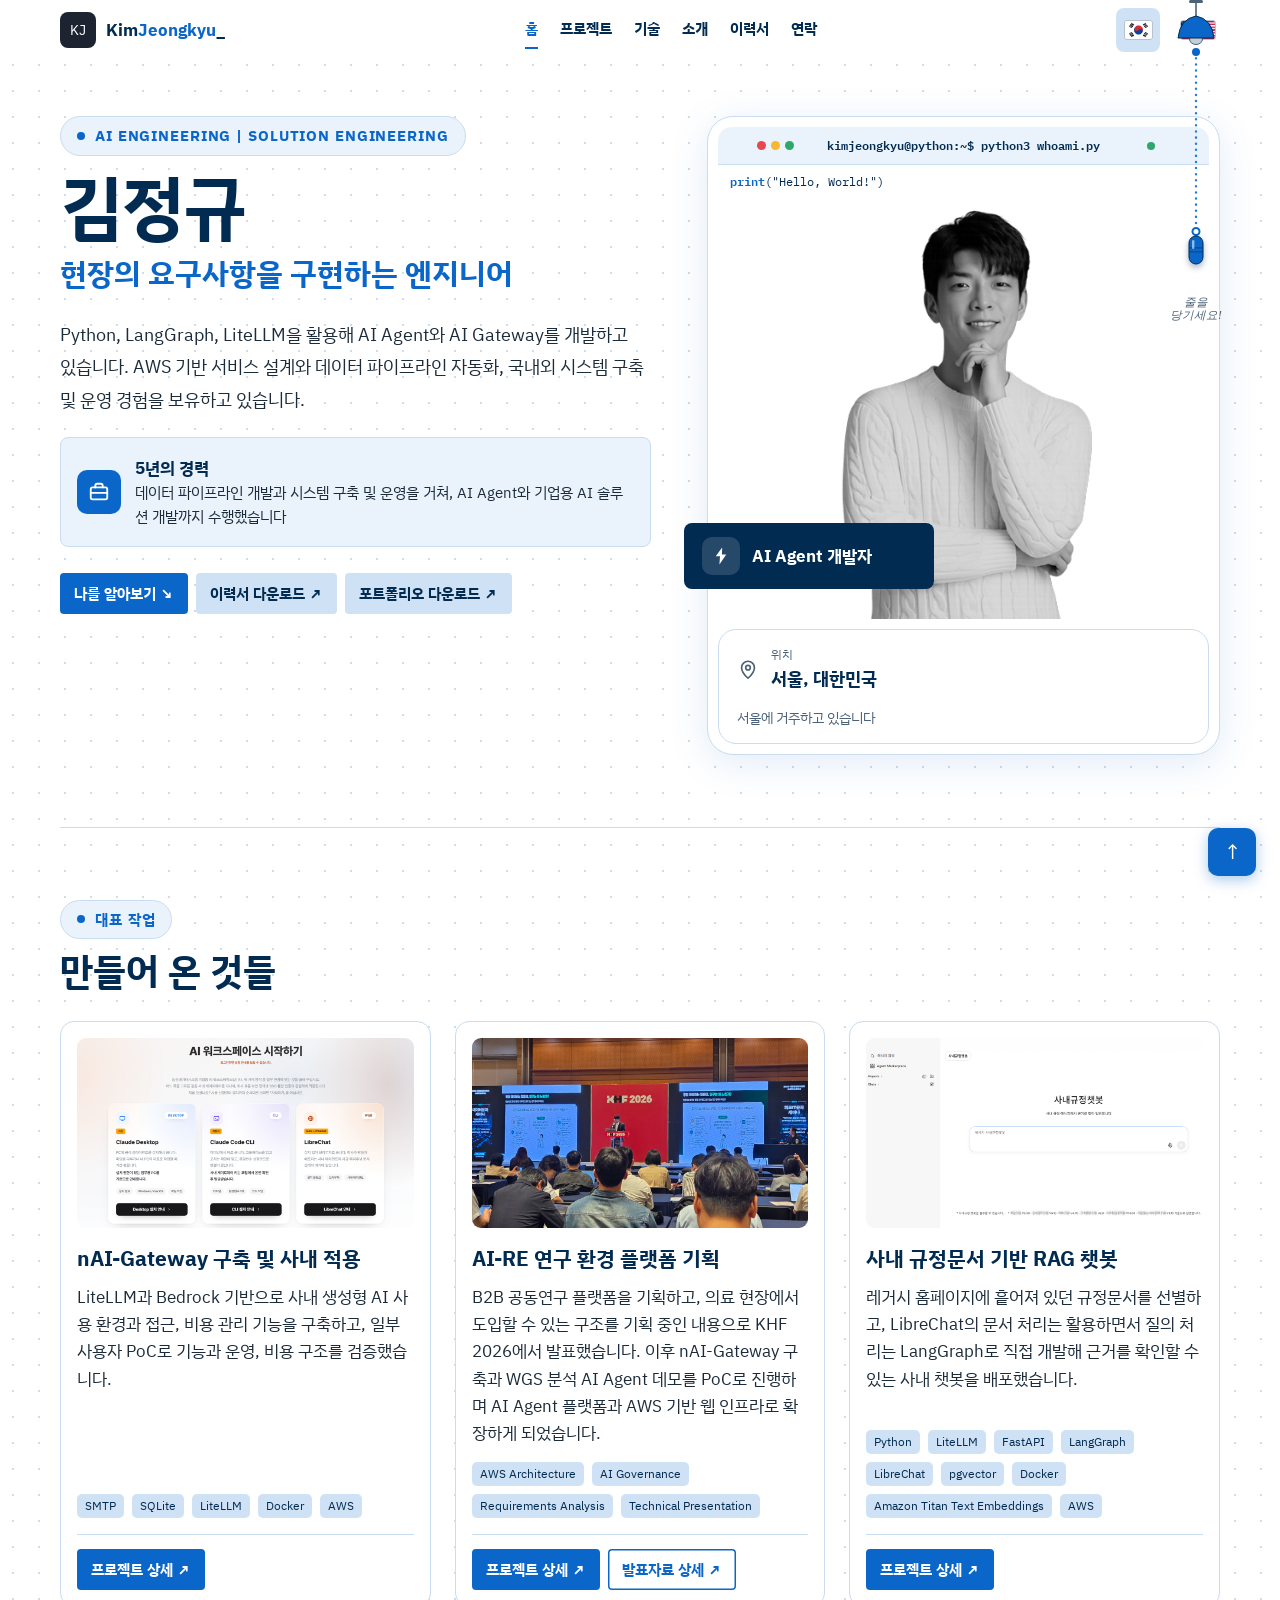
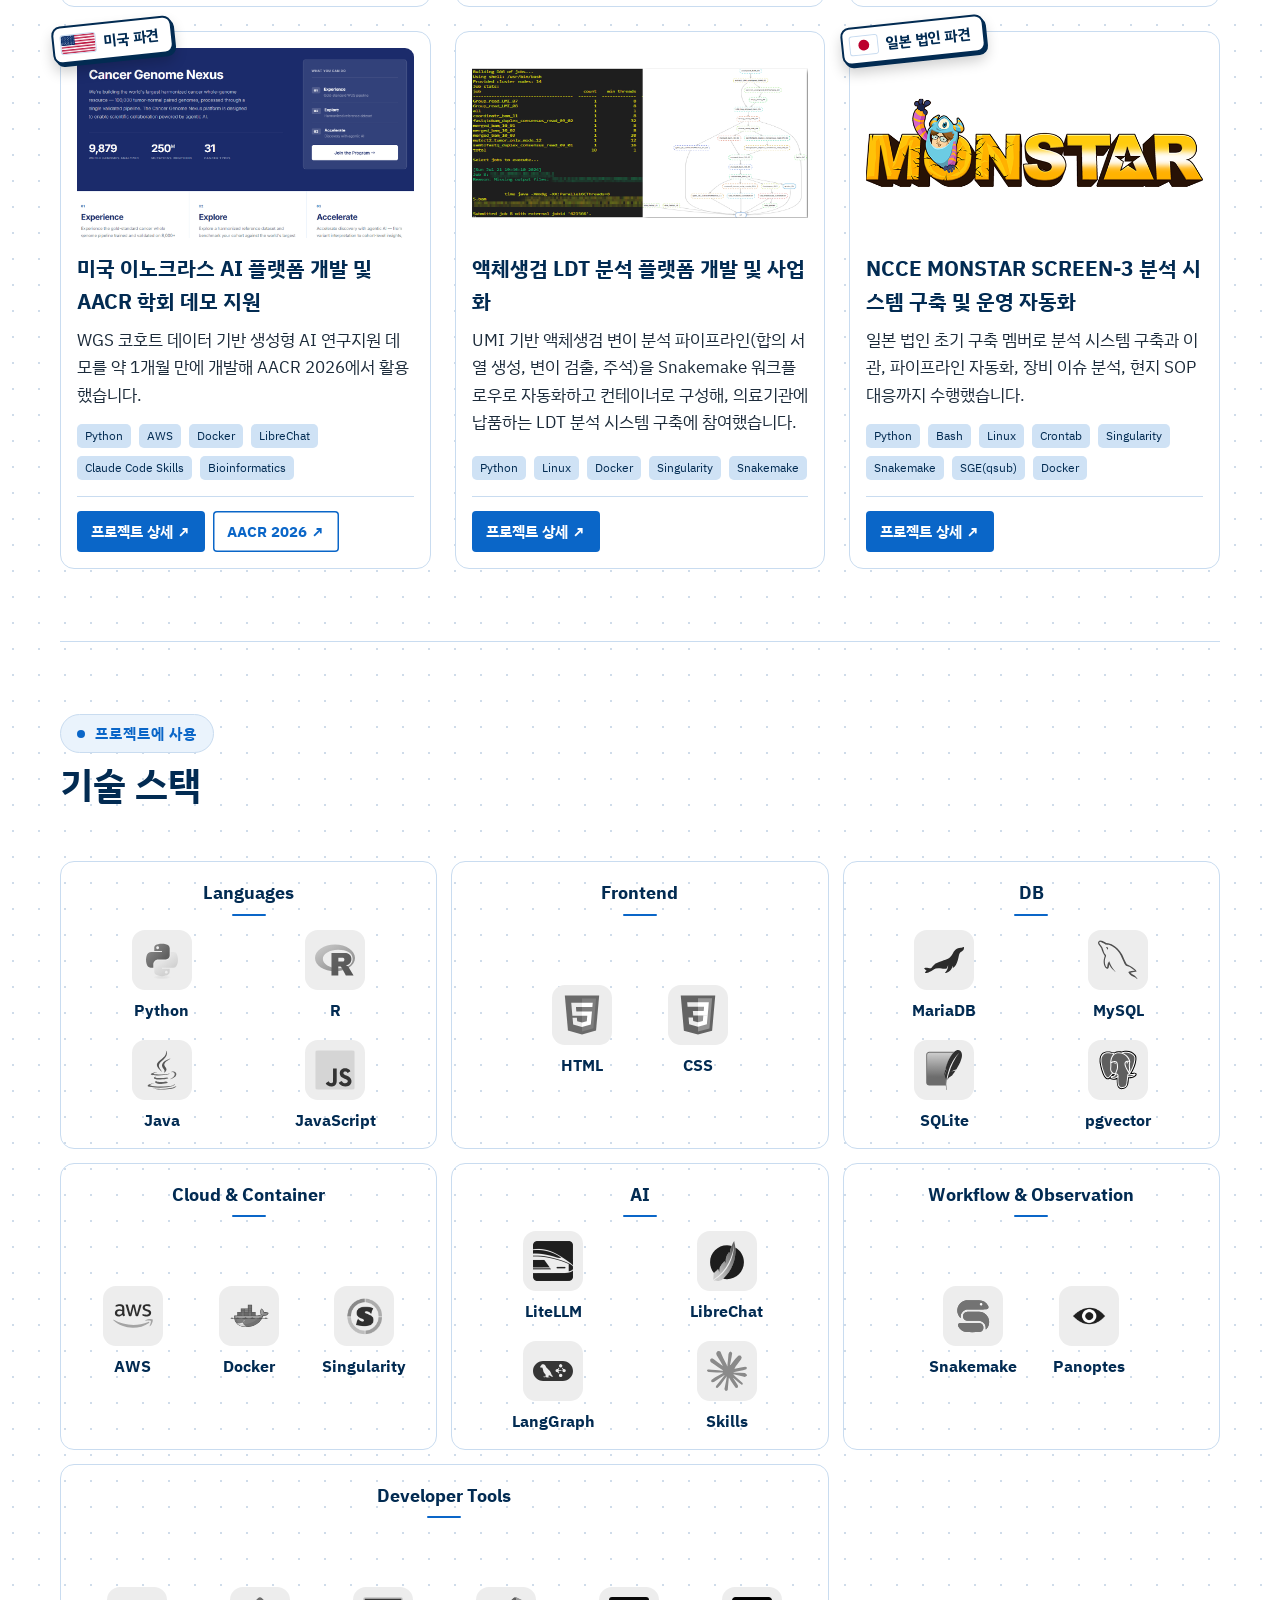
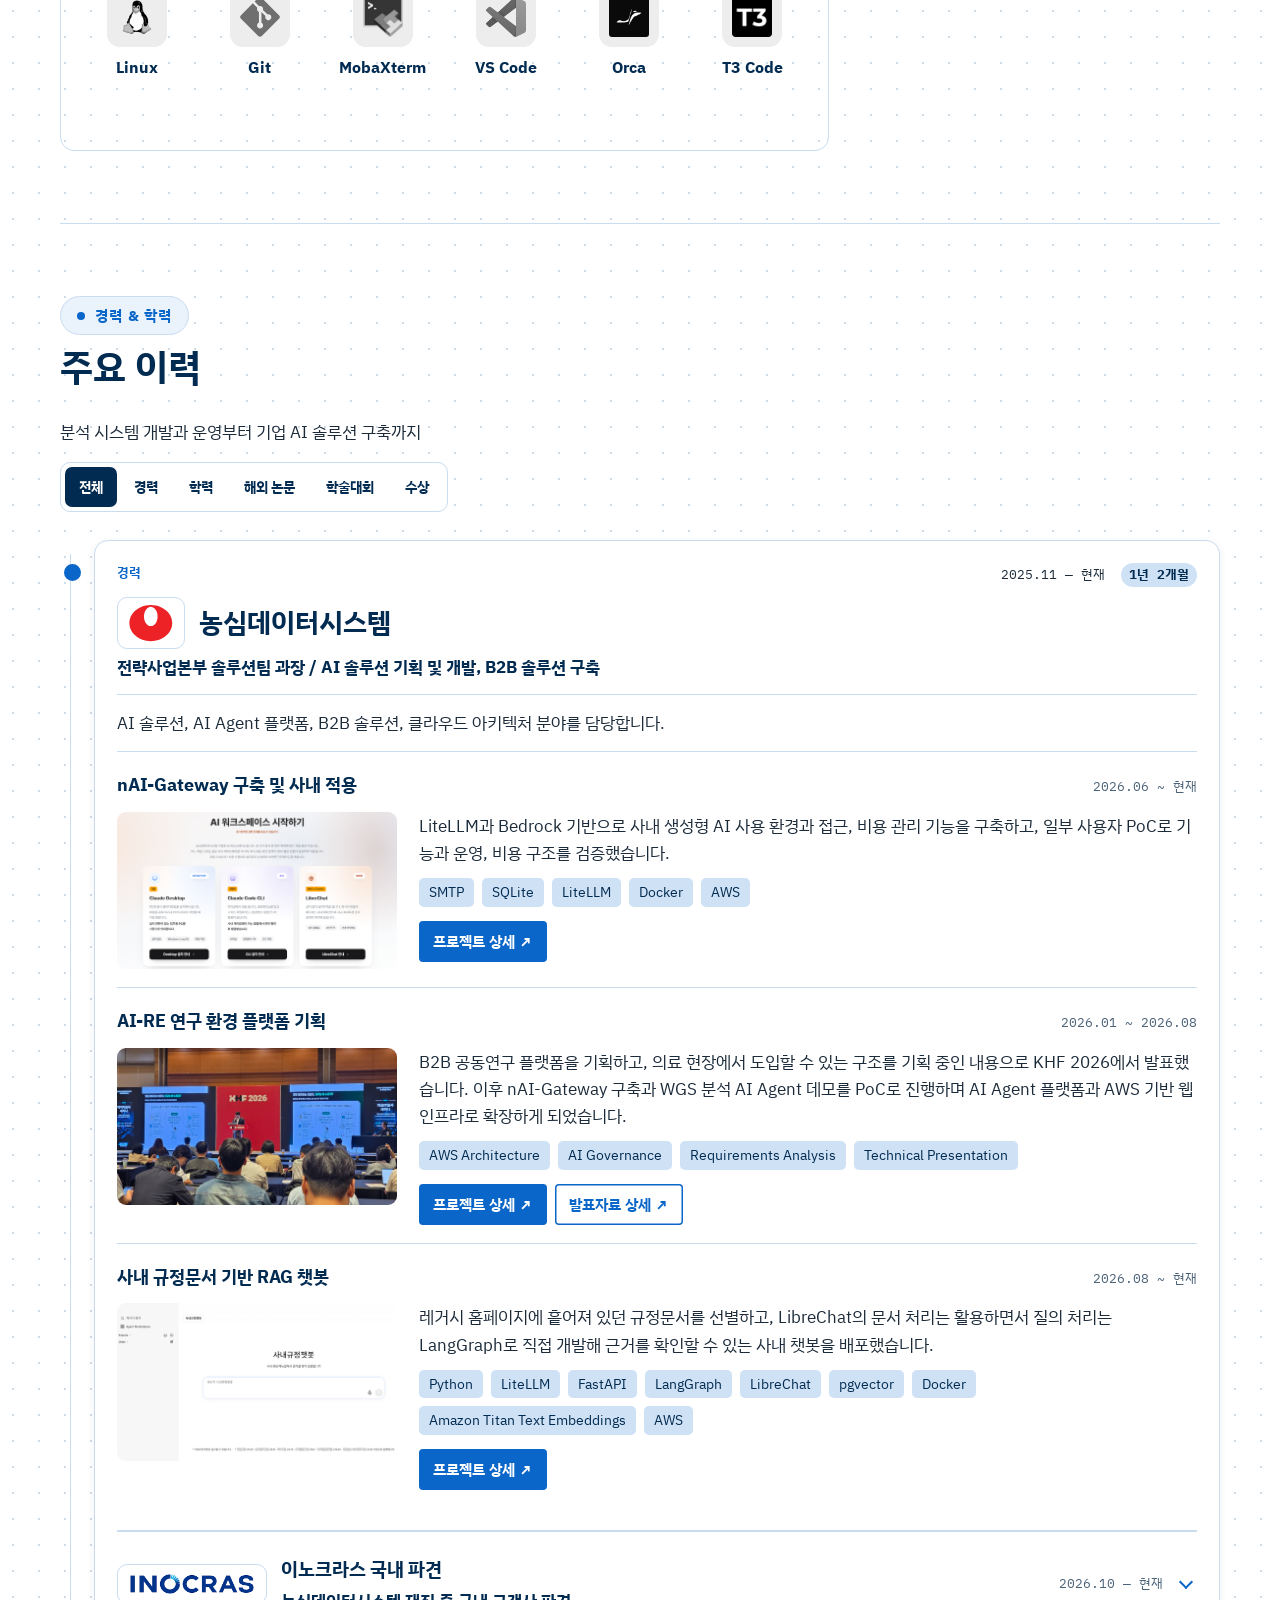
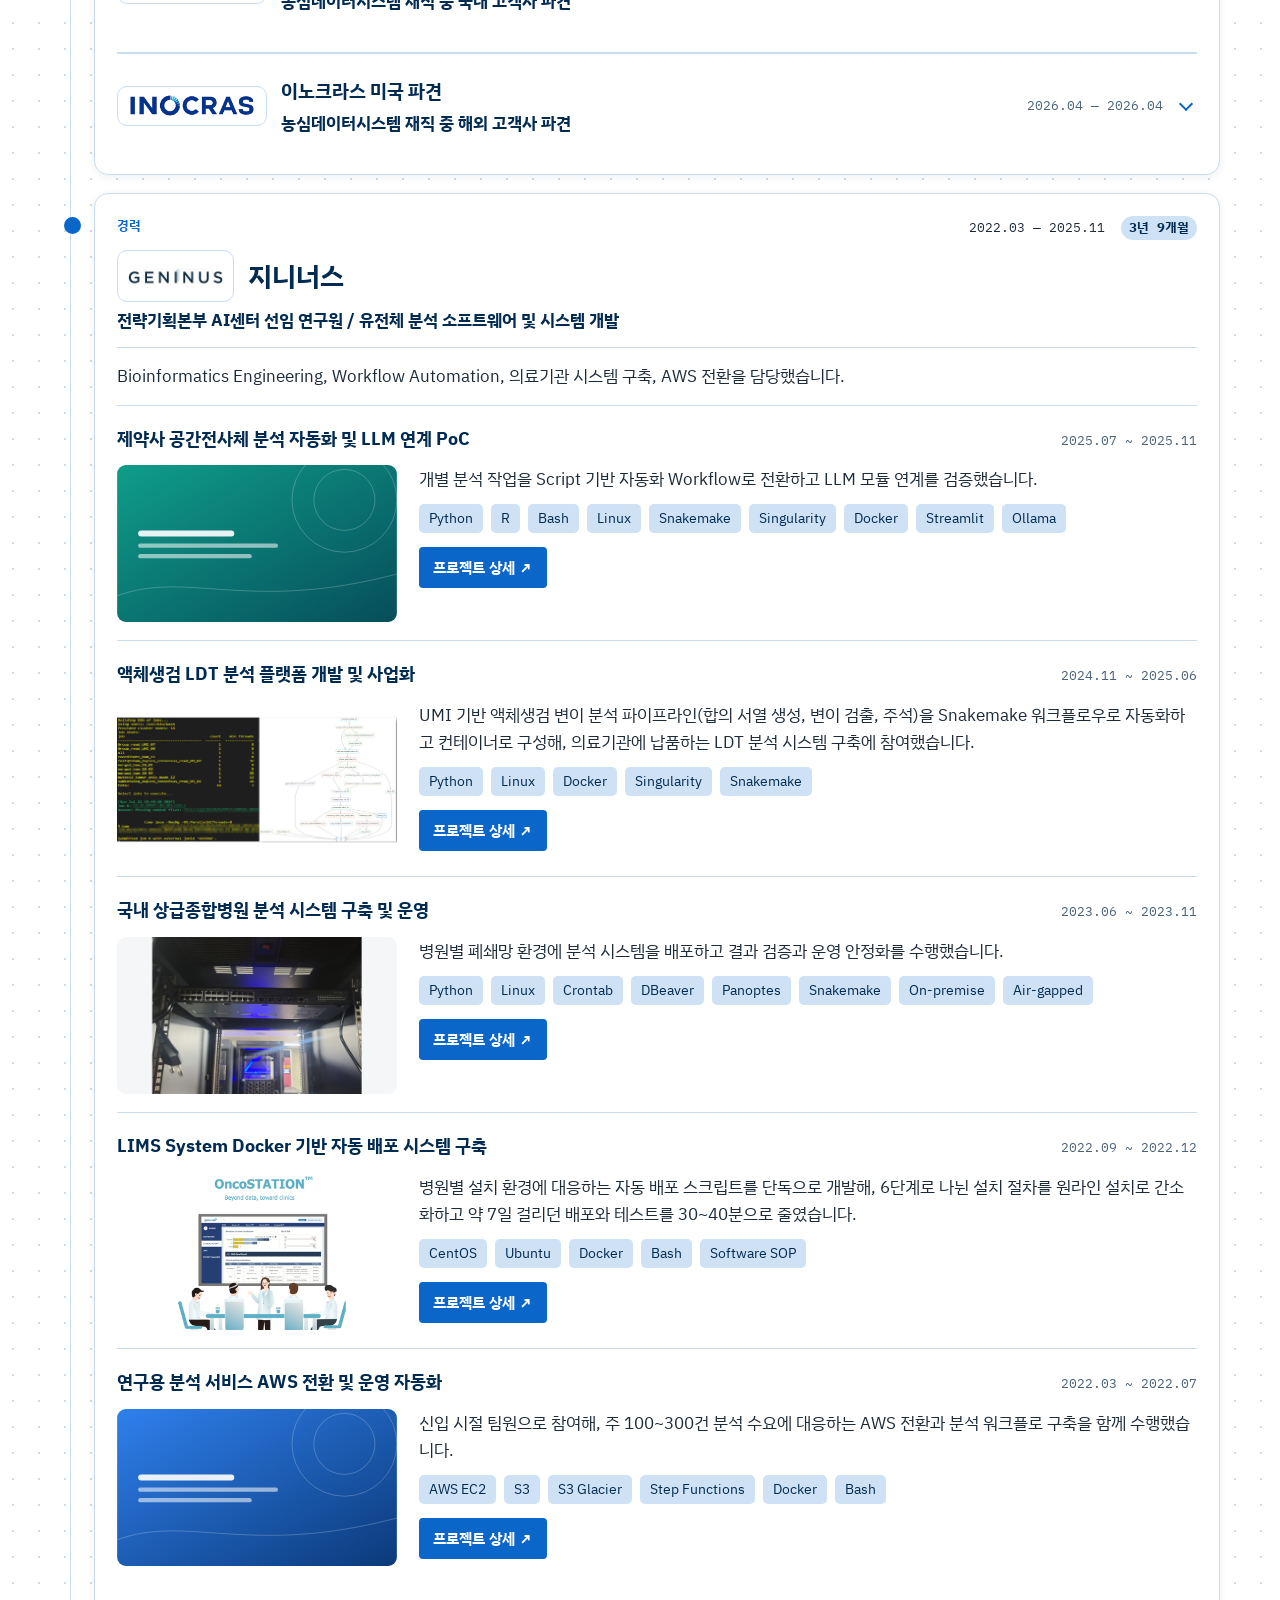
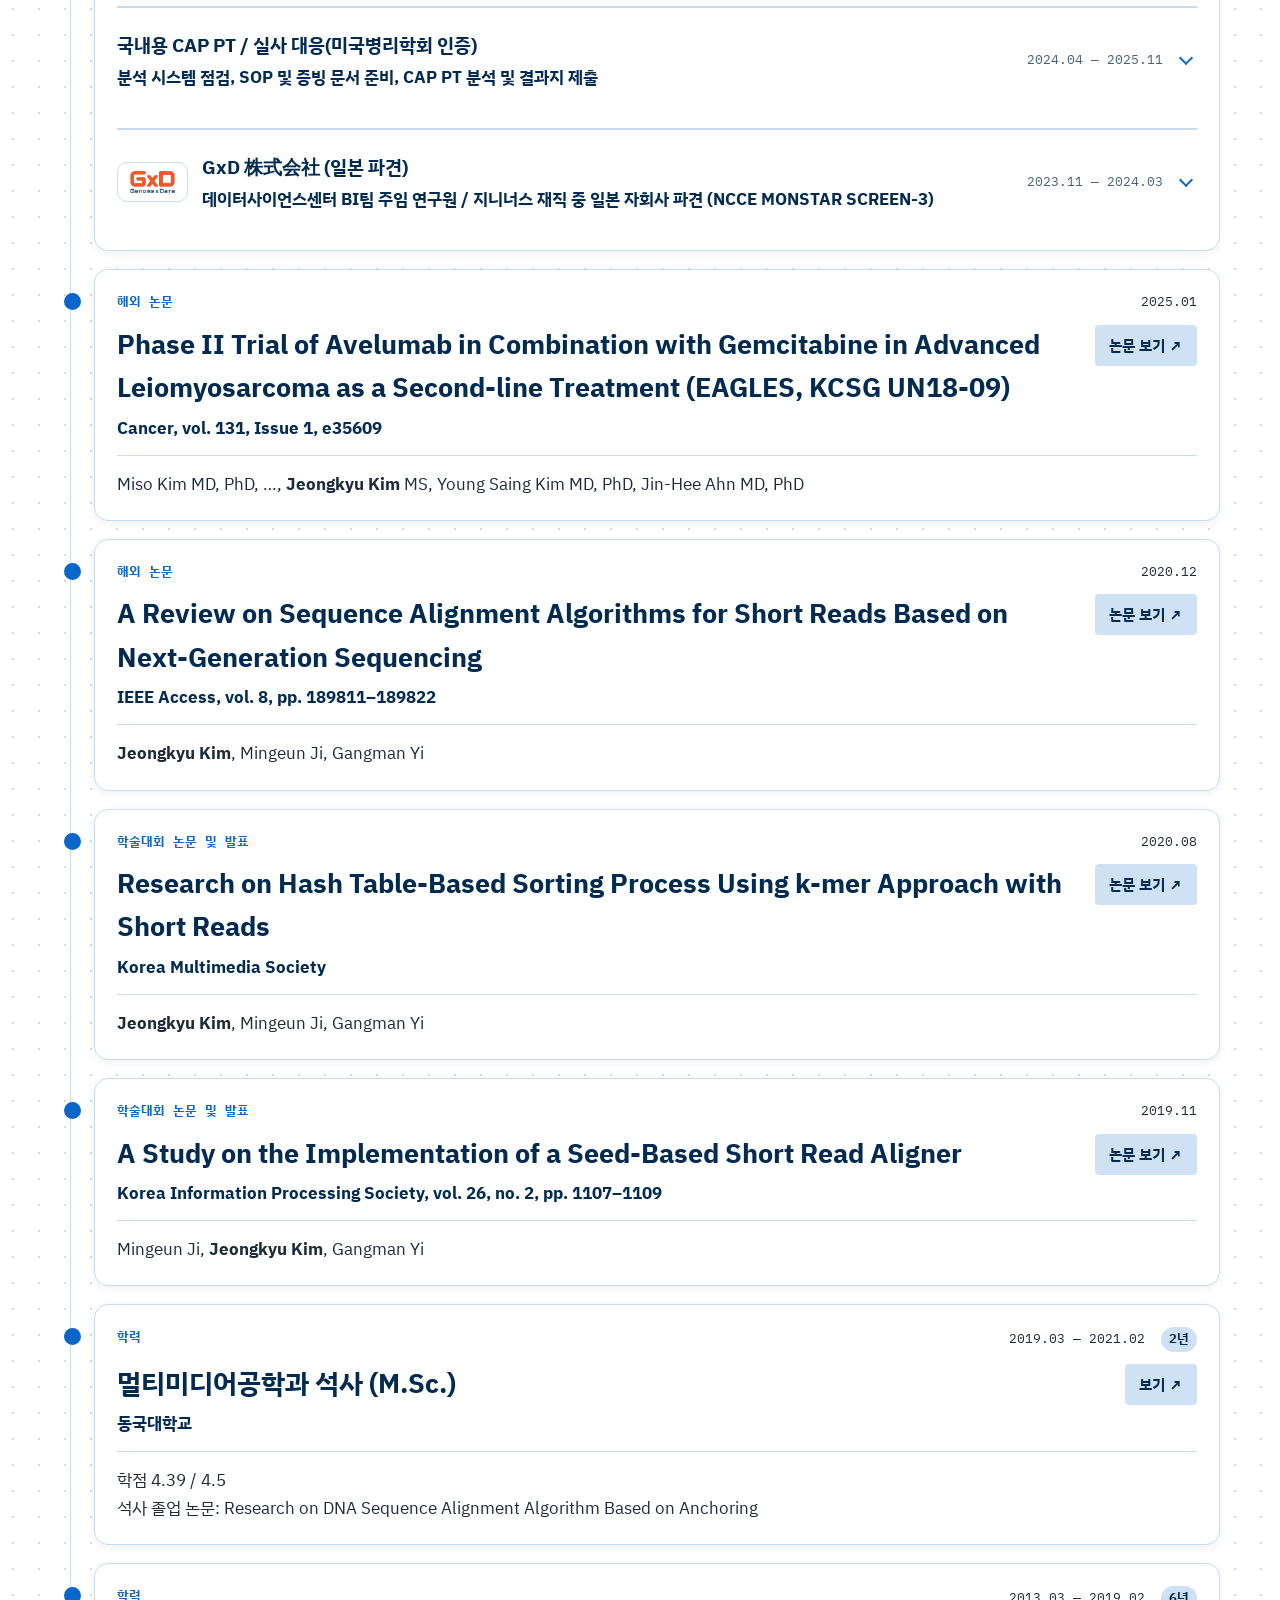
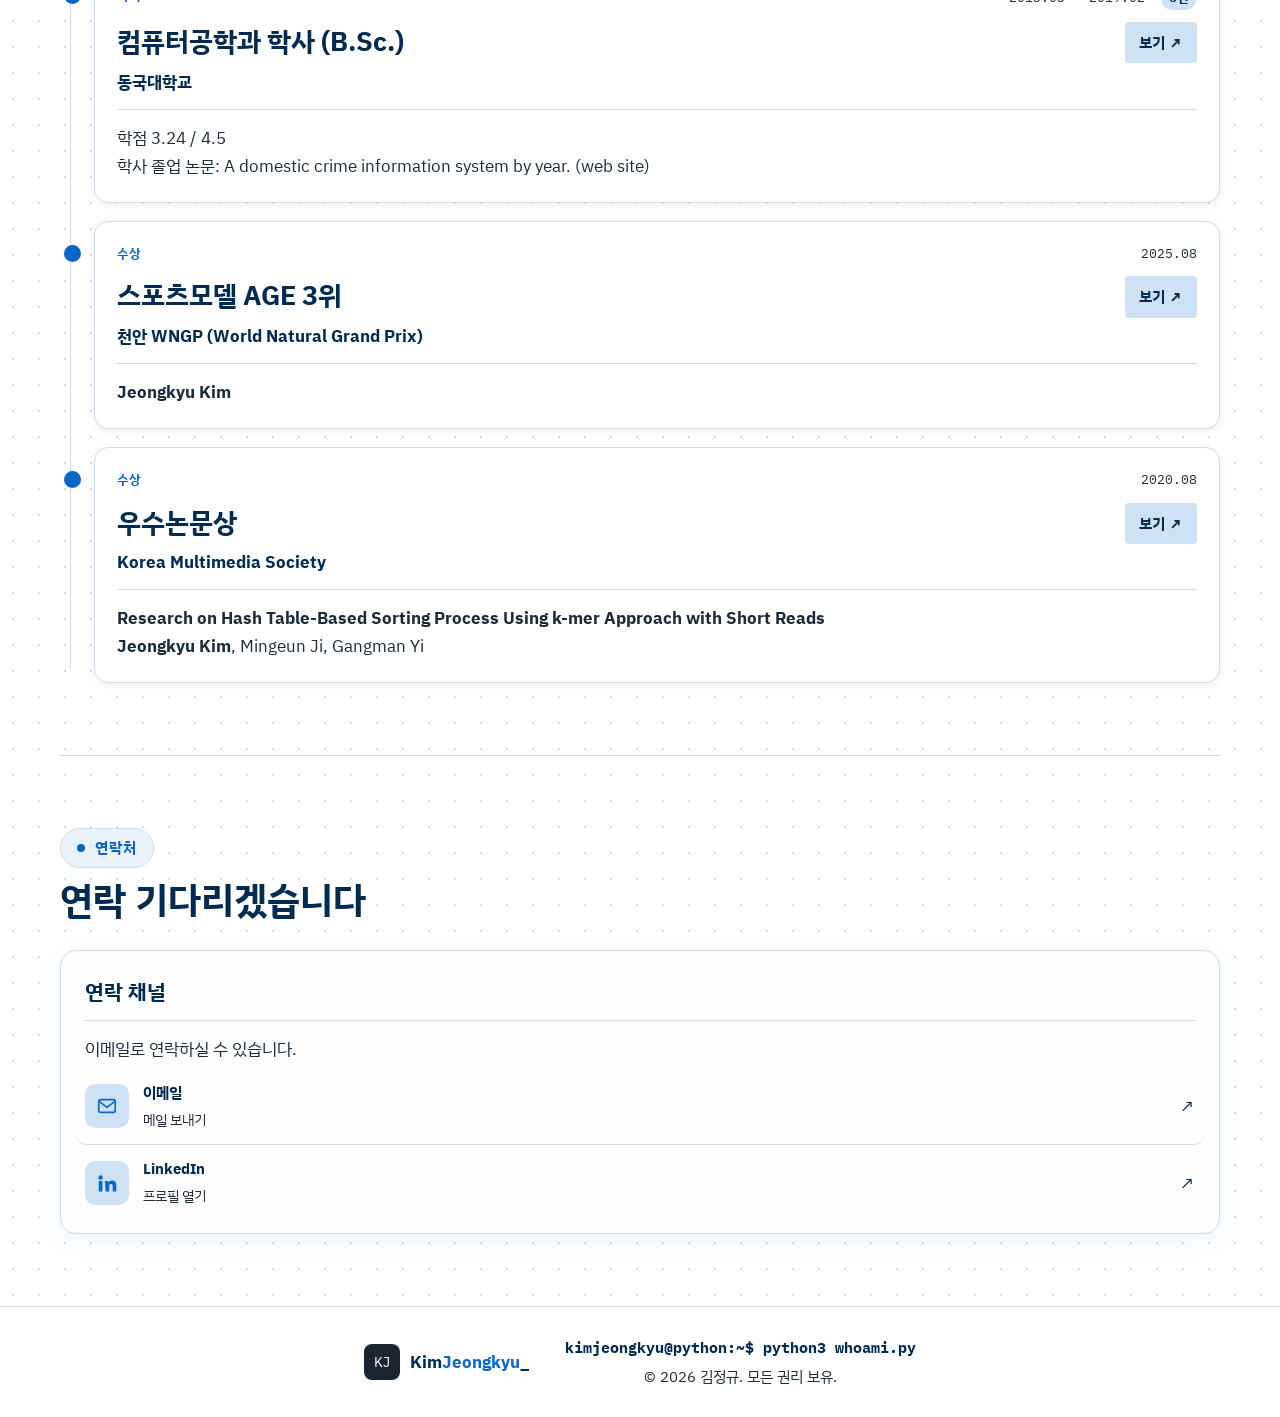
==== index.html @ 2d3c8700 "AACR story, RAG chatbot copy, hospital cover, WNGP award, timeline sort - AACR: project story (backg" ====
<!doctype html>
<html lang="ko">
<head>
  <meta charset="utf-8">
  <meta name="viewport" content="width=device-width, initial-scale=1">
  <title>김정규 | AI, AX 엔지니어링 포트폴리오</title>
  <meta name="description" content="바이오 데이터 파이프라인, 운영 검증, AWS 기반 AI Gateway 구축 경험을 담은 김정규의 포트폴리오입니다.">
  <link rel="preconnect" href="https://fonts.googleapis.com">
  <link rel="preconnect" href="https://fonts.gstatic.com" crossorigin>
  <link href="https://fonts.googleapis.com/css2?family=IBM+Plex+Mono:wght@400;500&family=IBM+Plex+Sans+KR:wght@400;500;600;700&display=swap" rel="stylesheet">
  <link rel="stylesheet" href="style.css?v=20261130n">
</head>
<body>
  <header class="nav">
    <div class="wrap nav-in">
      <a class="brand" href="#home"><span class="mark">KJ</span><b>Kim<em>Jeongkyu</em>_</b></a>
      <nav id="menu">
        <a href="#home" class="on" data-i18n="nav.home">Home</a>
        <a href="#projects" data-i18n="nav.projects">Projects</a>
        <a href="#skills" data-i18n="nav.skills">Skills</a>
        <a href="#about" data-i18n="nav.about">About Me</a>
        <a href="assets/resume.pdf" target="_blank" rel="noopener" data-i18n="nav.cv">Resume</a>
        <a href="#contact" data-i18n="nav.contact">Contact</a>
      </nav>
      <div class="nav-right">
        <button class="flag" id="lang-ko" data-lang="ko" aria-label="한국어" aria-pressed="true"><img src="assets/flags/kr.png?v=20261130n" alt="" height="20"></button>
        <button class="flag" id="lang-en" data-lang="en" aria-label="English" aria-pressed="false"><img src="assets/flags/us.png?v=20261130n" alt="" height="20"></button>
              <button class="burger" id="burger" aria-label="메뉴" aria-expanded="false" aria-controls="menu"><svg viewBox="0 0 24 24" width="22" height="22" aria-hidden="true" fill="none" stroke="currentColor" stroke-width="2" stroke-linecap="round"><path d="M4 7h16M4 12h16M4 17h16"/></svg></button>
      </div>
    </div>
  </header>

  <div class="cord-wrap">
    <svg class="lamp" id="lamp" viewBox="0 0 80 64" width="80" height="64" aria-hidden="true">
      <defs>
        <radialGradient id="lampGlow"><stop offset="0" stop-color="#ffd666" stop-opacity=".6"/><stop offset="1" stop-color="#ffd666" stop-opacity="0"/></radialGradient>
        <linearGradient id="lampCone" x1="0" y1="0" x2="0" y2="1"><stop offset="0" stop-color="#ffd666" stop-opacity=".30"/><stop offset="1" stop-color="#ffd666" stop-opacity="0"/></linearGradient>
      </defs>
      <path class="cone" d="M33 44 L-14 230 L94 230 L47 44 Z" fill="url(#lampCone)"/>
      <circle class="glow" cx="40" cy="42" r="38" fill="url(#lampGlow)"/>
      <rect x="33" y="0" width="14" height="3" rx="1.5" class="lamp-mount"/>
      <line x1="40" y1="3" x2="40" y2="17" class="lamp-wire"/>
      <ellipse class="bulb" cx="40" cy="39" rx="6.5" ry="5.5"/>
      <path class="shade" d="M22 38 Q24 19 40 16 Q56 19 58 38 Z"/>
    </svg>
    <svg class="cord" id="cord" viewBox="0 0 80 300" role="button" tabindex="0" aria-label="Pull the cord">
      <path id="rope" d="M40 0 L40 176"/>
      <circle class="anchor" cx="40" cy="0" r="4"/>
      <g class="knob" id="knob" transform="translate(40 176)">
        <rect class="hit" x="-16" y="-6" width="32" height="50"/>
        <circle class="ring" cx="0" cy="3.5" r="3.5"/>
        <rect class="grip" x="-7" y="8" width="14" height="28" rx="7"/>
        <rect class="band" x="-7" y="19" width="14" height="1.6"/>
        <rect class="band" x="-7" y="23" width="14" height="1.6"/>
        <rect class="shine" x="-4" y="12" width="2.4" height="9" rx="1.2"/>
      </g>
    </svg>
    <span data-i18n="cord">Pull the<br>cord!</span>
  </div>

  <main class="wrap">
    <section id="home" class="hero">
      <div class="hero-text">
        <span class="chip"><i></i><span data-i18n="hero.chip">AI ENGINEERING | SOLUTION ENGINEERING</span></span>
        <h1 data-i18n="hero.name">김정규</h1>
        <h2 class="sub" data-i18n="hero.title">현장의 요구사항을 구현하는 엔지니어</h2>
        <p class="lead" data-i18n="hero.lead">Python, LangGraph, LiteLLM을 활용해 AI Agent와 AI Gateway를 개발하고 있습니다. AWS 기반 서비스 설계와 데이터 파이프라인 자동화, 국내외 시스템 구축 및 운영 경험을 보유하고 있습니다.</p>
        <aside class="highlight" aria-labelledby="exp-title">
          <span class="hl-icon" aria-hidden="true"><svg viewBox="0 0 24 24" width="22" height="22" fill="none" stroke="currentColor" stroke-width="2" stroke-linecap="round" stroke-linejoin="round" focusable="false"><rect x="3" y="7" width="18" height="13" rx="2"/><path d="M8 7V5a2 2 0 0 1 2-2h4a2 2 0 0 1 2 2v2"/><path d="M3 13h18"/></svg></span>
          <div><b id="exp-title" data-i18n="hero.hlTitle">5년의 경력</b><p data-i18n="hero.hlText">데이터 파이프라인 개발과 시스템 구축 및 운영을 거쳐, AI Agent와 기업용 AI 솔루션 개발까지 수행했습니다</p></div>
        </aside>
        <div class="cta">
          <a class="btn primary" href="#about" data-i18n="hero.know">About me</a>
          <a class="btn soft" href="assets/resume.pdf" target="_blank" rel="noopener" data-i18n="hero.cv">Download CV ↗</a>
          <a class="btn soft" href="assets/portfolio.pdf" target="_blank" rel="noopener" download="김정규_포트폴리오.pdf" data-i18n="hero.pf">Download Portfolio ↗</a>
        </div>
      </div>
      <div class="hero-card">
        <div class="term">
          <div class="term-bar"><span class="term-lights" aria-hidden="true"><i class="r"></i><i class="y"></i><i class="g"></i></span><span class="term-user">kimjeongkyu@python:~$ python3 whoami.py</span><span class="term-status" aria-hidden="true"></span></div>
          <div class="py-greeting"><code><span class="py-fn">print</span>(<wbr><span class="py-str">"Hello, World!"</span>)</code></div>
        </div>
        <div class="photo"><img src="assets/profile.png" alt="김정규 프로필 사진" width="315" height="492"></div>
        <aside class="float-card"><span class="fc-icon" aria-hidden="true"><svg viewBox="0 0 24 24" width="20" height="20"><path fill="currentColor" d="M13.4 1.8 5.7 12.4h5.1l-.7 9.8 8.2-12h-5.2l.3-8.4Z"/></svg></span><div><b data-i18n="hero.focus">AI Agent Developer</b></div></aside>
        <aside class="loc-card">
          <div class="loc-top">
            <svg class="loc-pin" viewBox="0 0 24 24" width="22" height="22" fill="none" stroke="currentColor" stroke-width="1.8" stroke-linecap="round" stroke-linejoin="round" aria-hidden="true" focusable="false"><path d="M12 21s-7-6.2-7-11.5A7 7 0 0 1 19 9.5C19 14.8 12 21 12 21Z"/><circle cx="12" cy="9.5" r="2.5"/></svg>
            <div><small data-i18n="loc.label">LOCATION</small><b data-i18n="loc.city">Seoul, South Korea</b></div>
          </div>
          <p data-i18n="loc.based">Based in Seoul, South Korea</p>
        </aside>
      </div>
    </section>

    <section id="projects">
      <span class="chip"><i></i><span data-i18n="proj.chip">SELECTED WORK</span></span>
      <h2 class="title" data-i18n="proj.title">만들어 온 것들</h2>
      <div class="grid" id="projectGrid">
        <article class="card"><h3>AWS 기반 AI Gateway 및 거버넌스</h3><p>기업 내 LLM과 AI 개발 도구의 사용 환경을 AWS에서 구축했습니다.</p>
      <div class="card-foot"><details><summary>프로젝트 상세</summary><dl class="definitions"><div><dt>문제</dt><dd>사내 AI 도구를 도입하면서 사용 환경과 비용을 함께 관리해야 했습니다.</dd></div><div><dt>담당 범위</dt><dd>AI Gateway 구축, 사용 환경 통합 관리, 비용 통제 및 Claude Code 도입을 담당했습니다.</dd></div><div><dt>구현 및 해결</dt><dd>AWS 기반 게이트웨이를 구성하고 챗봇과 협업형 AI의 사내 활용을 검토했습니다.</dd></div><div><dt>결과</dt><dd>사내 AI 도구의 사용과 비용을 관리할 수 있는 환경을 마련했습니다.</dd></div><div><dt>SK AX 직무 연결</dt><dd>기업용 Agent 도입에 필요한 LLM 접근 환경과 비용 관리의 기반입니다.</dd></div></dl></details></div></article><article class="card"><h3>액체생검 및 조직생검 분석 파이프라인</h3><p>유전체 데이터를 처리하고 분석 결과를 생성하는 실무 파이프라인을 개발했습니다.</p>
      <div class="card-foot"><details><summary>프로젝트 상세</summary><dl class="definitions"><div><dt>문제</dt><dd>여러 분석 단계를 운영하면서 결과의 정합성과 시스템 안정성을 유지해야 했습니다.</dd></div><div><dt>담당 범위</dt><dd>분석 모듈 개발 및 유지보수, 결과 데이터 구조 설계, 운영 오류 분석을 담당했습니다.</dd></div><div><dt>구현 및 해결</dt><dd>액체생검과 조직생검 데이터를 처리하는 분석 흐름을 개발하고 운영 중 발생하는 오류에 대응했습니다.</dd></div><div><dt>검증</dt><dd>분석 결과 데이터의 정합성과 품질을 확인했습니다.</dd></div><div><dt>SK AX 직무 연결</dt><dd>복잡한 업무를 단계별로 구조화한 경험은 Agent 워크플로와 도구 설계에 적용할 수 있습니다.</dd></div></dl></details></div></article><article class="card"><h3>이노크라스 B2B WGS 파이프라인 검증</h3><p>소속 회사의 B2B 프로젝트로 이노크라스에 파견되어 WGS 파이프라인을 개발하고 검증했습니다.</p>
      <div class="card-foot"><details><summary>프로젝트 상세</summary><dl class="definitions"><div><dt>문제</dt><dd>서로 다른 분석 모듈과 시스템의 결과가 어느 지점에서 달라지는지 확인해야 했습니다.</dd></div><div><dt>담당 범위</dt><dd>WGS 분석 파이프라인의 개발과 개선, 협력사 시스템과의 결과 비교를 담당했습니다.</dd></div><div><dt>구현 및 해결</dt><dd>TCGA 데이터를 활용하고 기존 분석 모듈과 파이프라인의 문제점을 검토했습니다.</dd></div><div><dt>검증</dt><dd>Broad Institute 관련 분석 결과와 모듈, 이노크라스 측 시스템의 출력을 교차 비교했습니다.</dd></div><div><dt>결과</dt><dd>모듈 간 결과 차이와 파이프라인의 개선 지점을 파악했습니다.</dd></div><div><dt>SK AX 직무 연결</dt><dd>서로 다른 도구의 결과를 비교한 경험은 Agent 도구 연동과 출력 검증에 이어집니다.</dd></div></dl></details></div></article><article class="card"><h3>일본 병원 파견 및 현장 운영</h3><p>2023~2024년경 일본 현지 병원과 협업하며 분석 시스템 운영을 지원했습니다.</p>
      <div class="card-foot"><details><summary>프로젝트 상세</summary><dl class="definitions"><div><dt>문제</dt><dd>실제 고객 환경에서 발생하는 문제를 분석하고 현장 요구사항에 대응해야 했습니다.</dd></div><div><dt>담당 범위</dt><dd>운영 지원, 시스템 테스트와 검증, 현장 문제 대응에 참여했습니다.</dd></div><div><dt>검증</dt><dd>실제 운영 환경에서 시스템 동작을 반복적으로 점검했습니다.</dd></div><div><dt>SK AX 직무 연결</dt><dd>고객 환경에서 얻은 운영 경험을 기업용 AI 도입 후 장애 대응과 안정화에 적용할 수 있습니다.</dd></div></dl></details></div></article><article class="card"><h3>CAP PT 관련 파이프라인 및 환경 검증</h3><p>CAP PT 관련 검증 과정에서 분석 파이프라인과 데이터, 서버 환경을 점검했습니다.</p>
      <div class="card-foot"><details><summary>프로젝트 상세</summary><dl class="definitions"><div><dt>문제</dt><dd>분석 결과를 검토하려면 입력 데이터와 운영 환경, 처리 과정도 함께 확인해야 했습니다.</dd></div><div><dt>담당 범위</dt><dd>분석 파이프라인 개발, 데이터 정보와 LOD 분석 결과, 서버 환경 검증을 담당했습니다.</dd></div><div><dt>검증</dt><dd>데이터와 LOD 결과를 검토하고 분석 흐름의 정상 동작을 확인했습니다.</dd></div><div><dt>SK AX 직무 연결</dt><dd>입력, 결과, 환경을 함께 검증한 방식은 AI 시스템의 품질 평가와 회귀 검증 설계에 활용할 수 있습니다.</dd></div></dl></details></div></article><article class="card"><h3>강북삼성병원 MNP 결과 저장 오류 해결</h3><p>유전체 분석 결과 저장 오류의 원인을 추적하고 데이터베이스 스키마를 수정했습니다.</p>
      <div class="card-foot"><details><summary>프로젝트 상세</summary><dl class="definitions"><div><dt>문제</dt><dd>일부 MNP 변이 표현을 저장하는 과정에서 오류가 발생했습니다.</dd></div><div><dt>담당 범위</dt><dd>오류 원인을 분석하고 실제 데이터 길이를 고려해 스키마를 개선했습니다.</dd></div><div><dt>구현 및 해결</dt><dd>기존 VARCHAR(50) 제약을 확인하고 컬럼을 VARCHAR(200)으로 변경했습니다.</dd></div><div><dt>결과</dt><dd>긴 변이 표현을 저장할 수 있도록 컬럼의 길이 제한을 완화했습니다.</dd></div><div><dt>SK AX 직무 연결</dt><dd>도구나 시스템을 연동할 때 실제 데이터의 범위와 저장 계약을 검토하는 역량을 보여줍니다.</dd></div></dl></details></div></article>
      </div>
      <dialog id="projectDialog" class="project-dialog panel" aria-labelledby="projectTitle">
        <form method="dialog" class="dialog-head">
          <h3 id="projectTitle"></h3>
          <button class="btn soft" data-i18n="project.close" autofocus>닫기</button>
        </form>
        <dl class="definitions" id="projectDetail"></dl>
      </dialog>
    </section>

    <section id="skills">
      <div class="skills-head">
        <div>
          <span class="chip"><i></i><span data-i18n="skills.chip">프로젝트에 사용</span></span>
          <h2 class="title" data-i18n="skills.title">기술 스택</h2>
        </div>
      </div>
      <div class="skills-grid" id="skillsGrid"></div>
    </section>

    <section id="about">
      <span class="chip"><i></i><span data-i18n="about.chip">EXPERIENCE &amp; EDUCATION</span></span>
      <h2 class="title" data-i18n="about.title">Professional Milestones</h2>
      <p class="about-summary" data-i18n="about.summary">분석 시스템 개발과 운영부터 기업 AI 솔루션 구축까지</p>
      <div class="filters" id="tabs">
        <button class="active" data-f="all" aria-pressed="true" data-i18n="tab.all">All</button>
        <button data-f="exp" aria-pressed="false" data-i18n="tab.exp">Experience</button>
        <button data-f="edu" aria-pressed="false" data-i18n="tab.edu">Education</button>
        <button data-f="pub" aria-pressed="false" data-i18n="tab.pub">International Papers</button>
        <button data-f="conf" aria-pressed="false" data-i18n="tab.conf">Conferences</button>
        <button data-f="award" aria-pressed="false" data-i18n="tab.award">Awards</button>
      </div>
      <ol class="timeline" id="timeline">
        <li><div class="tl-top"><span class="k">경력</span><span>2023~2024년경</span></div>
     <h3>일본 현지 병원</h3><strong>해외 파견</strong><p>운영 지원, 시스템 테스트와 검증, 현장 문제 대응에 참여했습니다.</p></li><li><div class="tl-top"><span class="k">경력</span></div>
     <h3>이노크라스</h3><strong>B2B 프로젝트 파견</strong><p>WGS 분석 파이프라인의 개발과 개선, 협력사 시스템과의 결과 비교를 담당했습니다.</p></li><li><div class="tl-top"><span class="k">학력</span></div>
     <h3>멀티미디어공학 석사</h3><p>영어 Intermediate</p></li>
      </ol>
    </section>

    <section id="contact">
      <span class="chip"><i></i><span data-i18n="contact.chip">CONTACT</span></span>
      <h2 class="title" data-i18n="contact.title">연락 기다리겠습니다</h2>
      <div class="contact-grid">
        <aside class="side">
          <div class="panel">
            <h3 data-i18n="direct">Direct Channels</h3>
            <p class="side-sub" data-i18n="direct.sub">Email me or visit my professional profiles.</p>
            <a class="row" href="mailto:regular4950@naver.com">
              <span class="ico"><svg viewBox="0 0 24 24" width="22" height="22" aria-hidden="true" fill="none" stroke="currentColor" stroke-width="1.8" stroke-linecap="round" stroke-linejoin="round"><rect x="3" y="5" width="18" height="14" rx="2"/><path d="m3.5 7 8.5 6.5L20.5 7"/></svg></span>
              <span class="txt"><b data-i18n="ch.email">Email</b><small data-i18n="ch.emailSub">Write me a message</small></span>
              <span class="arr">↗</span>
            </a>
            <a class="row" href="https://www.linkedin.com/in/jkkim1009" target="_blank" rel="noopener noreferrer" aria-label="LinkedIn">
              <span class="ico"><svg viewBox="0 0 24 24" width="22" height="22" aria-hidden="true" fill="currentColor"><path d="M4.98 3.5a2.5 2.5 0 1 1 0 5 2.5 2.5 0 0 1 0-5zM3 9.75h4v11.5H3zM9.75 9.75h3.83v1.57h.06c.53-1 1.84-2.07 3.78-2.07 4.04 0 4.78 2.66 4.78 6.12v5.88h-4v-5.2c0-1.24-.02-2.84-1.73-2.84-1.73 0-2 1.35-2 2.75v5.29h-4z"/></svg></span>
              <span class="txt"><b>LinkedIn</b><small data-i18n="ch.inSub">Open profile</small></span>
              <span class="arr">↗</span>
            </a>
          </div>
        </aside>
      </div>
    </section>
  </main>

  <footer>
    <div class="wrap foot-in">
      <div class="foot-left">
        <a class="brand" href="#home"><span class="mark">KJ</span><b>Kim<em>Jeongkyu</em>_</b></a>
        <div class="foot-text">
          <code class="foot-cmd">kimjeongkyu@python:~$ python3 whoami.py</code>
          <p data-i18n="foot">© 2026 Kim Jeongkyu. All rights reserved.</p>
        </div>
      </div>
    </div>
  </footer>
  <a href="#home" class="totop" aria-label="맨 위로">↑</a>
  <script src="portfolio-data.js?v=20261130n" defer></script>
  <script src="script.js?v=20261130n" defer></script>
</body>
</html>
---- style.css ----
:root{--font:"IBM Plex Sans KR",system-ui,-apple-system,sans-serif;--mono:"IBM Plex Mono","IBM Plex Sans KR","DejaVu Sans Mono",monospace;--bg:#fff;--ink:#022b52;--body:#1c2b3a;--muted:#4a6178;--accent:#0a66c8;--tint:#cfe2f5;--soft:#eaf3fc;--line:#c9dcf0;--dark:#022b52;--dot:#cfdcea}
:root[data-theme=dark]{--bg:#0b1722;--ink:#e8f1fb;--body:#c9d6e3;--muted:#8fa5ba;--accent:#4d9bff;--tint:#173553;--soft:#10253a;--line:#1f3a57;--dark:#06101a;--dot:#1a2c3d}
*{box-sizing:border-box}
html{scroll-behavior:smooth;scroll-padding-top:80px}
body{margin:0;color:var(--body);font:17px/1.6 var(--font);background:var(--bg) radial-gradient(var(--dot) 1.2px,transparent 1.3px) 0 0/26px 26px}
a{color:inherit;text-decoration:none}
button{font:inherit;color:inherit;cursor:pointer}
.wrap{max-width:clamp(1200px,72vw,1560px);margin:0 auto;padding:0 20px}
section{padding:72px 0}
.title{font-size:2.3rem;line-height:1.2;color:var(--ink);margin:10px 0 28px}
.chip{display:inline-flex;align-items:center;gap:8px;padding:4px 12px;border:1px solid var(--line);background:var(--soft);border-radius:999px;color:var(--accent);font-size:.72rem;font-weight:700;letter-spacing:.06em}
.chip i{width:6px;height:6px;border-radius:50%;background:var(--accent)}

/* nav */
.nav{position:sticky;top:0;z-index:20;background:color-mix(in srgb,var(--bg) 88%,transparent);backdrop-filter:blur(8px)}
.nav-in{display:flex;align-items:center;justify-content:space-between;height:60px}
.brand{display:flex;align-items:center;gap:10px;color:var(--ink)}
.mark{display:grid;place-items:center;width:36px;height:36px;border-radius:8px;background:#1b2430;color:#fff;font-size:.9rem}
.brand b{font-size:1.05rem}.brand em{font-style:normal;color:var(--accent)}
#menu{display:flex;gap:22px}
#menu a{color:var(--ink);font-weight:700;font-size:.92rem;padding:6px 0;border-bottom:2px solid transparent}
#menu a.on{color:var(--accent);border-color:var(--accent)}
.nav-right{display:flex;gap:16px;align-items:center;color:var(--ink);font-weight:700}
.flag{display:grid;place-items:center;border:0;background:none;border-radius:8px;width:44px;height:44px;padding:0}
.flag.on{background:var(--tint)}
.flag svg{display:block}

/* cord */
.cord-wrap{position:fixed;right:44px;top:0;z-index:15;display:flex;flex-direction:column;align-items:center;font:italic .72rem/1.1 Georgia,serif;color:var(--muted);text-align:center}
.cord{display:block;width:80px;height:300px;overflow:visible;touch-action:none;user-select:none;outline:none}
.cord path{fill:none;stroke:var(--accent);stroke-width:2.4;stroke-linecap:round;stroke-dasharray:.1 6;opacity:.85}
.cord .knob{cursor:grab}
.cord .knob:active{cursor:grabbing}
.cord .hit{fill:transparent}
.cord .ring{fill:none;stroke:var(--accent);stroke-width:2}
.cord .grip{fill:var(--accent);stroke:var(--dark);stroke-width:1;filter:drop-shadow(0 3px 3px rgba(2,43,82,.35))}
.cord .band{fill:var(--dark);opacity:.35}
.cord .shine{fill:#fff;opacity:.55}
.cord .anchor{fill:var(--accent)}
.cord:focus-visible .grip{stroke:var(--accent);stroke-width:3}
.cord-wrap span{margin-top:-56px;pointer-events:none;white-space:pre-line}

/* hero */
.hero{display:grid;grid-template-columns:1.15fr 1fr;gap:56px;align-items:start;padding-top:56px}
h1{font-size:clamp(2.8rem,6vw,4.4rem);line-height:1.05;color:var(--ink);margin:14px 0 6px}
.sub{font-size:1.9rem;word-break:keep-all;text-wrap:balance;color:var(--accent);margin:0 0 20px}
.lead{font-size:1.15rem;line-height:1.75;max-width:34em;margin:0 0 22px}
h4{margin:0 0 10px;color:var(--ink)}
.tags{display:flex;flex-wrap:wrap;gap:8px;list-style:none;margin:0;padding:0}
.tags li,.tag{background:var(--tint);color:var(--ink);padding:3px 10px;border-radius:5px;font-size:.88rem}
.cta{display:flex;flex-wrap:wrap;gap:8px;margin:26px 0 18px}
.btn{display:inline-block;padding:11px 14px;border:0;border-radius:4px;font-weight:700;font-size:.92rem;font-family:inherit;line-height:1.3;white-space:nowrap;cursor:pointer}
.btn.primary{background:var(--accent);color:#fff}
.btn.soft{background:var(--tint);color:var(--ink)}
.highlight{display:flex;gap:14px;align-items:center;padding:16px;border:1px solid var(--line);background:var(--soft);border-radius:8px;margin-bottom:22px}
.highlight b{color:var(--ink)}.highlight p{margin:0;font-size:.95rem}
.hl-icon{display:grid;place-items:center;width:44px;height:44px;border-radius:10px;background:var(--accent);color:#fff;flex:none}

.hero-card{position:relative;border:1px solid var(--line);border-radius:26px;padding:10px;background:var(--bg);box-shadow:0 8px 40px rgba(10,102,200,.12)}
.term{background:var(--soft);border-radius:14px 14px 0 0;padding:10px 12px 8px;font-family:var(--mono);font-size:.75rem}
.term-bar{display:flex;align-items:center;gap:6px;margin-bottom:10px}
.term-bar i{width:9px;height:9px;border-radius:50%}.r{background:#e5484d}.y{background:#f5b82e}.g{background:#2fa66a}
.term-bar span{margin:0 auto;color:var(--ink)}
.term code{color:var(--accent)}
.photo{height:420px;border-radius:0 0 14px 14px;background:#fff;overflow:hidden;display:flex;justify-content:center;align-items:flex-end}
.photo img{display:block;height:100%;width:auto;max-width:100%;object-fit:contain;object-position:center bottom}
.float-card{position:absolute;left:-24px;bottom:56px;background:var(--dark);color:#fff;border-radius:8px;padding:14px 18px;min-width:250px}
.float-card b{display:block}.float-card small{opacity:.85}
.role-tag{position:absolute;right:20px;bottom:20px;background:#111;color:#fff;font-weight:700;font-size:.85rem;padding:4px 14px;border-radius:999px;box-shadow:0 2px 8px rgba(0,0,0,.25)}

/* projects */
.grid{display:grid;grid-template-columns:repeat(3,1fr);gap:24px}
.card{display:flex;flex-direction:column;border:1px solid var(--line);border-radius:14px;padding:16px;background:var(--bg)}
.card h3{margin:0 0 8px;font-size:1.3rem;color:var(--ink)}
.card p{margin:0 0 16px;flex:1}
.card .tags{margin-bottom:16px}.card .tags li{font-size:.78rem;padding:2px 8px}
.card-foot{display:flex;justify-content:flex-start;align-items:center;gap:8px;flex-wrap:wrap;border-top:1px solid var(--line);padding-top:14px}
.card-foot a.l{color:var(--accent);font-weight:700}
.card-foot a.b{background:var(--tint);color:var(--ink);font-weight:700;padding:10px 16px;border-radius:4px}

/* skills */
section + section{border-top:1px solid var(--line)}
.skills-head{display:flex;justify-content:space-between;align-items:flex-end;gap:24px}
.note-r{text-align:right;max-width:20em;color:var(--ink);margin:0 0 28px}
.skills-ctrl{display:flex;justify-content:space-between;align-items:flex-end;gap:20px;flex-wrap:wrap}
.filters{display:flex;flex-wrap:wrap;gap:10px}
.filters button{border:1px solid var(--line);background:var(--bg);color:var(--ink);font-weight:700;border-radius:999px;padding:10px 16px;font-size:.92rem}
.filters button.active{background:var(--dark);color:#fff;border-color:var(--dark)}
.ctrl{display:flex;align-items:center;gap:8px;font-size:.9rem;color:var(--ink)}
.auto{display:flex;align-items:center;gap:8px;margin-right:4px}.auto i{width:7px;height:7px;border-radius:50%;background:var(--ink)}
.sq{border:1px solid var(--line);background:var(--bg);color:var(--ink);border-radius:4px;width:44px;height:44px;font-size:1.2rem}
.sq.wide{width:auto;padding:0 16px;font-weight:700;font-size:.95rem}
.hint{font-size:.92rem;color:var(--ink);margin:14px 0 24px}
.track-wrap{overflow:hidden;touch-action:pan-y}
.track{display:flex;gap:16px;transition:transform .8s cubic-bezier(.22,.61,.36,1);cursor:grab}
.skill{flex:0 0 250px;border:1px solid var(--line);border-radius:14px;padding:20px;background:var(--bg);user-select:none}
.skill small{color:var(--accent);font-weight:700}.skill h3{margin:4px 0;color:var(--ink)}.skill p{margin:0;font-size:.9rem}

/* timeline */
.timeline{list-style:none;margin:28px 0 0;padding:0 0 0 24px;border-left:1px solid var(--line)}
.timeline > li{position:relative;margin-bottom:22px;border:1px solid var(--line);border-radius:14px;padding:20px 22px;background:var(--bg)}
.timeline > li::before{content:"";position:absolute;left:-31px;top:24px;width:13px;height:13px;border-radius:50%;background:var(--accent)}
.tl-top{display:flex;justify-content:space-between;font-family:var(--mono);font-size:.78rem}
.tl-top .k{color:var(--accent)}
.timeline h3{margin:6px 0 2px;font-size:1.5rem;color:var(--ink)}
.timeline p{margin:4px 0 12px}

/* contact */

footer{border-top:1px solid var(--line);padding:32px 20px;text-align:center;background:var(--bg)}
footer nav{display:flex;gap:20px;justify-content:center;margin-bottom:8px;font-weight:700;color:var(--ink)}
.totop{position:fixed;right:24px;bottom:24px;width:48px;height:48px;border-radius:10px;background:var(--accent);color:#fff;display:grid;place-items:center;font-size:1.3rem;box-shadow:0 4px 14px rgba(10,102,200,.35)}

@media(max-width:900px){
  .hero,.contact-grid{grid-template-columns:1fr}.grid{grid-template-columns:1fr}
  .cord-wrap{display:none}.float-card{left:8px}.skills-head{flex-direction:column;align-items:flex-start}.note-r{text-align:left}
}

/* contact */
.contact-grid{display:grid;grid-template-columns:1.25fr 1fr;gap:24px;align-items:start}
.panel{background:color-mix(in srgb,var(--bg) 94%,var(--soft));border:1px solid var(--line);border-radius:16px;padding:24px;box-shadow:0 6px 24px rgba(10,102,200,.08)}
.panel h3{margin:0 0 14px;padding-bottom:12px;border-bottom:1px solid var(--line);font-size:1.3rem;color:var(--ink)}
.panel h3.form-title{border:0;padding:0;margin:0 0 4px}
.req{margin:0 0 22px;font-size:.92rem}
.field{margin-bottom:18px}
.field label{display:block;font-weight:700;color:var(--ink)}
.lab{display:flex;justify-content:space-between;align-items:baseline}.cnt{font-size:.85rem}
.help{margin:2px 0 8px;font-size:.92rem}
.field input,.field textarea{display:block;width:100%;padding:12px;background:var(--bg);border:1px solid var(--line);border-radius:6px;color:var(--body);font:inherit;resize:vertical}
.field input:focus,.field textarea:focus{outline:2px solid var(--accent);outline-offset:0}
.field.bad input,.field.bad textarea{border-color:#b42318}
.err{margin:6px 0 0;color:#b42318;font-weight:700;font-size:.9rem}
.err:empty{display:none}
.send{display:inline-flex;align-items:center;gap:10px;border:0;cursor:pointer}
.send:disabled{opacity:.6;cursor:default}
#status{min-height:1.5em;margin:14px 0 0}
.side{display:flex;flex-direction:column;gap:20px}
.side-sub{margin:0 0 6px}
.row{display:flex;align-items:center;gap:14px;padding:12px 0;border-bottom:1px solid var(--line)}
.row:last-child{border-bottom:0;padding-bottom:0}
.ico{display:grid;place-items:center;flex:none;width:44px;height:44px;border-radius:10px;background:var(--tint);color:var(--accent)}
.txt{flex:1}.txt b{display:block;color:var(--ink);font-size:.95rem}.txt small{font-size:.9rem}
.arr{color:var(--ink);font-size:1.1rem}
.hash{display:flex;flex-wrap:wrap;gap:10px;justify-content:center;list-style:none;margin:0;padding:0}
.hash li{background:var(--tint);color:var(--ink);border:1px solid var(--line);border-radius:999px;padding:4px 14px;font-weight:700;font-size:.85rem}

/* mobile menu */
.burger{display:none;place-items:center;width:44px;height:44px;border:0;border-radius:8px;background:var(--tint);color:var(--ink)}
@media(max-width:900px){
  .burger{display:grid}
  #menu{display:none;position:absolute;top:60px;left:0;right:0;flex-direction:column;gap:0;padding:8px 20px 14px;background:var(--bg);border-bottom:1px solid var(--line);box-shadow:0 12px 24px rgba(2,43,82,.1)}
  #menu.open{display:flex}
  #menu a{padding:12px 0;border-bottom:1px solid var(--line)}
  #menu a:last-child{border-bottom:0}
}

.card-foot button { color: var(--accent); }
.project-dialog {
  width: min(720px, calc(100% - 2rem));
  max-height: calc(100dvh - 2rem);
  overflow: auto;
  color: var(--ink);
}
.project-dialog::backdrop { background: rgba(9, 15, 23, .65); }
.dialog-head { display: flex; justify-content: space-between; align-items: start; gap: 1rem; }
.dialog-head h3 { border: 0; margin: 0; }
.definitions { margin: 1rem 0 0; }
.definitions > div { border-top: 1px solid var(--line); padding: .8rem 0; }
.definitions dt { font-weight: 700; }
.definitions dd { margin: .25rem 0 0; }
.case-list { display: grid; gap: .8rem; }
.case summary { cursor: pointer; color: var(--ink); font-weight: 700; }
:focus-visible { outline: 2px solid var(--accent); outline-offset: 4px; }

@media (prefers-reduced-motion: reduce) {
  html { scroll-behavior: auto; }
  .track { transition: none; }
}
footer nav { flex-wrap: wrap; padding-inline: 1rem; }
.about-summary { max-width: 65ch; }
.dialog-head button { flex-shrink: 0; }
.process-flow { display: flex; flex-wrap: wrap; gap: .5rem; margin: .5rem 0 0; padding-left: 1.5rem; }
.process-flow li { padding: .4rem .7rem; margin-right: 1rem; background: var(--soft); border-radius: .4rem; }
@media (max-width: 400px) {
  .nav-right { gap: .25rem; }
  .ctrl { flex-wrap: wrap; }
  .float-card { min-width: 0; max-width: calc(100% - 16px); }
}

/* project card media (reference-style gallery) */
.card .project-media{position:relative;display:block;width:100%;padding:0;margin:0 0 14px;border:0;border-radius:9px;overflow:hidden;aspect-ratio:16/9;background:var(--tint)}
.card .project-media img{display:block;width:100%;height:100%;object-fit:cover}
.card .project-media-overlay{position:absolute;inset:0;display:grid;place-items:center;background:rgba(2,43,82,.35);color:#fff;font-size:2rem;opacity:0;transition:opacity .25s}
.card .project-media:hover .project-media-overlay,.card .project-media:focus-visible .project-media-overlay{opacity:1}
.card .project-media:focus-visible{outline:3px solid var(--accent);outline-offset:3px}

/* project detail page */
.project-page{padding:40px 0 80px}
.back-link{display:inline-block;margin-bottom:18px;font-weight:700;color:var(--accent)}
.project-hero{aspect-ratio:16/9;border-radius:12px;overflow:hidden;margin-bottom:22px;background:var(--tint)}
.project-hero img{display:block;width:100%;height:100%;object-fit:cover}
.project-title{margin:0 0 18px;font-size:clamp(1.6rem,3vw,2.2rem);color:var(--ink)}
.project-page .definitions{display:grid;gap:18px;margin:0}
.project-page dt{font-weight:700;color:var(--accent);margin-bottom:4px}
.project-page dd{margin:0;line-height:1.7}
.project-pager{display:flex;justify-content:space-between;gap:16px;margin-top:22px;font-weight:700}
.project-pager a{color:var(--accent)}

/* tool logos on skill cards */
.skill .tool-logo{display:block;width:52px;height:52px;margin-bottom:14px;border-radius:12px;object-fit:contain;background:#fff;border:1px solid var(--line);padding:9px;box-shadow:0 2px 6px rgba(0,43,80,.08)}

/* milestones: reference-style cards */
.timeline{padding-left:34px;gap:18px;display:grid;border-left:0;position:relative}
.timeline::before{content:"";position:absolute;top:14px;bottom:14px;left:10px;width:1px;background:var(--line)}
.timeline > li{margin:0;padding:0;border:0;background:none;position:relative}
.timeline > li::before{left:-30px;top:24px;width:13px;height:13px;border:2px solid var(--accent);background:var(--accent)}
.tl-card{padding:22px;border:1px solid var(--line);border-radius:14px;background:var(--bg);box-shadow:0 2px 8px rgba(0,43,80,.07)}
.tl-card .tl-top{font-size:.8rem;margin-bottom:10px}
.tl-card h3{margin:0;font-size:clamp(1.3rem,2.2vw,1.7rem);color:var(--ink)}
.tl-org{display:flex;align-items:center;gap:14px}
.tl-logo{height:52px;width:auto;min-width:52px;max-width:150px;border-radius:10px;border:1px solid var(--line);background:#fff;padding:6px 10px;object-fit:contain}
.tl-role{margin:10px 0 0;font-weight:700;color:var(--ink)}
.tl-body{margin-top:14px;padding-top:14px;border-top:1px solid var(--line)}
.tl-body p{margin:0;line-height:1.65}
#tabs{display:flex;width:fit-content;max-width:100%;flex-wrap:wrap;gap:3px;padding:4px;border:1px solid var(--line);border-radius:10px;background:var(--bg)}
#tabs button{min-height:40px;padding:0 14px;border:0;border-radius:7px;background:transparent;color:var(--ink);font:inherit;font-size:.9rem;font-weight:700;cursor:pointer}
#tabs button.active,#tabs button[aria-pressed="true"]{background:var(--dark,#022b52);color:#fff}

/* contact: channels (left) | focus areas (right) */
.contact-grid{grid-template-columns:1fr}
.contact-grid .side{display:contents}

/* hero terminal: bar + python greeting (matches reference layout) */
.term{padding:0;overflow:hidden}
.term-bar{display:grid;grid-template-columns:minmax(0,1fr) auto minmax(0,1fr);align-items:center;column-gap:6px;height:38px;margin:0;padding:8px 12px;border-bottom:1px solid var(--line)}
.term-lights{display:inline-flex;align-items:center;gap:5px;justify-self:start}
.term-bar i{flex:0 0 9px}
.term-bar .term-user{grid-column:2;justify-self:center;margin:0;color:var(--ink);font-weight:600;white-space:nowrap}
.term-status{grid-column:3;justify-self:end;width:8px;height:8px;border-radius:50%;background:#2fa66a}
.py-greeting{margin:0;padding:8px 12px;background:var(--bg);color:var(--ink);font-family:var(--mono);font-size:12px;line-height:1.4}
.py-greeting code{color:inherit;font:inherit;white-space:normal;overflow-wrap:normal}
.py-greeting .py-fn{color:var(--accent);font-weight:600}
.py-greeting .py-str{color:var(--dark,#022b52);white-space:nowrap}
@media (max-width:400px){.term-bar .term-user{font-size:.68rem}}

.highlight{margin-top:18px}

/* focus card with icon (reference style) */
.float-card{display:flex;align-items:center;gap:12px}
.float-card .fc-icon{display:grid;place-items:center;width:38px;height:38px;flex:none;border-radius:10px;background:rgba(255,255,255,.14);color:#fff}

/* experience card: nested projects (reference style) */
.tl-projects{margin-top:6px}
.tl-project{padding:18px 0;border-top:1px solid var(--line)}
.tl-project:first-child{margin-top:14px}
.tl-project h4{margin:0 0 12px;font-size:1.15rem;color:var(--ink)}
.tl-project-row{display:grid;grid-template-columns:minmax(0,280px) 1fr;gap:22px;align-items:start}
.tl-project-row>img{display:block;width:100%;aspect-ratio:16/9;object-fit:cover;border-radius:9px;background:var(--tint)}
.tl-project-copy p{margin:0 0 12px;line-height:1.6}
.tl-project-copy .tags{margin:0 0 14px}
@media (max-width:700px){.tl-project-row{grid-template-columns:1fr}}

.tl-inst{margin:6px 0 0;font-weight:700;color:var(--ink)}

.tl-dur{display:inline-block;margin-left:8px;padding:2px 8px;border-radius:999px;background:var(--tint);color:var(--ink);font-weight:700}

/* larger section chips */
.chip{padding:7px 16px;font-size:.92rem;gap:10px}
.chip i{width:8px;height:8px}

/* skills note on one line (desktop) */
.note-r{max-width:none;white-space:nowrap}
@media(max-width:760px){.note-r{white-space:normal}}

/* bold card kind label */
.tl-top .k{font-weight:700}

/* project detail: lists, lead, gallery */
.project-lead{color:var(--muted);font-size:1.05rem;line-height:1.7;margin:0 0 20px}
.duty-list{margin:0;padding-left:1.1em}.duty-list li{margin:4px 0;line-height:1.6}
.definitions .tags{margin:4px 0 0}
.gallery-wrap{position:relative;max-width:534px;margin:24px auto 0}
.project-gallery{display:flex;align-items:center;gap:14px;overflow-x:auto;scroll-snap-type:x mandatory;scrollbar-width:none;cursor:grab;outline:none}
.project-gallery::-webkit-scrollbar{display:none}
.project-gallery.dragging{cursor:grabbing;scroll-snap-type:none}
.project-gallery:not(:has(img)){display:none}
.project-gallery img{flex:0 0 100%;width:100%;scroll-snap-align:start;aspect-ratio:1140/711;height:auto;object-fit:contain;background:transparent;border-radius:12px;border:1px solid var(--line);display:block;-webkit-user-drag:none;user-select:none}

/* dispatch sub-sections inside an employer card */
.tl-sub{margin-top:22px;padding-top:6px;border-top:2px solid var(--line)}
.tl-sub-head{display:flex;align-items:center;gap:14px;flex-wrap:wrap;padding-top:16px}
.tl-logo-sm{height:40px;min-width:40px}
.tl-sub-title{flex:1;min-width:200px}
.tl-sub-title h4{margin:0;font-size:1.2rem;color:var(--ink)}
.tl-sub-title .tl-role{margin:2px 0 0}
.tl-sub-head time{font-family:var(--mono);font-size:.8rem;color:var(--muted)}

/* toggle behaviour for dispatch sections */
.tl-sub-head{cursor:pointer;list-style:none;padding-bottom:16px}
.tl-sub-head::-webkit-details-marker{display:none}
.tl-sub-head:hover .tl-sub-title h4{color:var(--accent)}
.tl-chev{width:10px;height:10px;border-right:2px solid var(--accent);border-bottom:2px solid var(--accent);transform:rotate(45deg);transition:transform .25s;margin:0 6px 4px 4px}
.tl-sub[open]>.tl-sub-head .tl-chev{transform:rotate(-135deg);margin-bottom:-4px}
.tl-sub[open]>.tl-sub-head{padding-bottom:4px}

/* lamp above the cord: lights up in dark mode */
.lamp{display:block;overflow:visible;margin-bottom:-12px;pointer-events:none}
.lamp-mount{fill:var(--muted)}
.lamp-wire{stroke:var(--muted);stroke-width:1.6}
.lamp .shade{fill:var(--accent);stroke:var(--dark);stroke-width:1}
.lamp .bulb{fill:#c4ced9;stroke:var(--muted);stroke-width:1;transition:fill .5s,filter .5s}
.lamp .glow,.lamp .cone{opacity:0;transition:opacity .6s}
:root[data-theme=dark] .lamp .bulb{fill:#ffe28a;stroke:#ffd666;filter:drop-shadow(0 0 6px #ffd666)}
:root[data-theme=dark] .lamp .glow,:root[data-theme=dark] .lamp .cone{opacity:1}
@media (prefers-reduced-motion:reduce){.lamp .bulb,.lamp .glow,.lamp .cone{transition:none}}

.cord-wrap{z-index:25}

/* footer: brand left, prompt + copyright right */
footer{text-align:left;padding:28px 20px}
.foot-in{display:flex;align-items:center;justify-content:center;gap:36px;flex-wrap:wrap}
.foot-text{display:flex;flex-direction:column;gap:6px}
.foot-cmd{font-family:var(--mono);font-weight:700;color:var(--ink);font-size:.95rem}
.foot-text p{margin:0;color:var(--body);font-size:.95rem}
@media (max-width:600px){.foot-in{flex-direction:column;align-items:flex-start;gap:14px}}

/* footer split: left brand+text, right nav+icons */
.foot-in{justify-content:space-between;gap:24px 36px}
.foot-left,.foot-right{display:flex;align-items:center;gap:36px;flex-wrap:wrap}
.foot-nav{display:flex;gap:28px;margin:0;font-weight:700;color:var(--ink)}
.foot-icons{display:flex;gap:10px}
.foot-icons a{width:40px;height:40px;display:grid;place-items:center;border:1px solid var(--line);border-radius:10px;background:var(--soft);color:var(--ink)}
.foot-icons a:hover{color:var(--accent);border-color:var(--accent)}
@media (max-width:760px){.foot-left,.foot-right{gap:16px}.foot-in{flex-direction:column;align-items:flex-start}}

/* paper link button at the right of the title */
.tl-titlerow{display:flex;align-items:flex-start;justify-content:space-between;gap:16px}
.tl-titlerow h3{flex:1;min-width:0}
.tl-link{flex:none;white-space:nowrap;margin-top:2px}
@media (max-width:600px){.tl-titlerow{flex-direction:column;gap:10px}}

/* dark mode: keep the greeting string readable */
:root[data-theme=dark] .py-greeting .py-str{color:var(--ink)}

.proj-lead{margin:-12px 0 28px;color:var(--muted)}
/* map card under profile photo */
.lead{white-space:pre-line;word-break:keep-all}

/* location card under profile photo */
.loc-card{margin:10px 0 0;padding:16px 18px 14px;border:1px solid var(--line);border-radius:18px;background:var(--bg)}
.loc-top{display:flex;align-items:center;gap:12px}
.loc-pin{flex:none;color:var(--muted)}
.loc-top small{display:block;font-size:.72rem;letter-spacing:.04em;color:var(--muted)}
.loc-top b{display:block;font-size:1.15rem;color:var(--ink)}
.loc-card p{margin:12px 0 0;font-size:.9rem;color:var(--muted)}
.hero-card .float-card{bottom:165px}

/* print / save as PDF */
@media print{
  @page{size:A4;margin:12mm}
  *{-webkit-print-color-adjust:exact;print-color-adjust:exact}
  header,nav,.cta,.totop,.cord-wrap,.flag,#filters{display:none!important}
  article,.card,.tl-item{break-inside:avoid}
  .float-card{position:static}
  .track{flex-wrap:wrap;transform:none!important}
  .track .skill{flex:0 0 calc(25% - 12px)}
}
.track-wrap.dragging,.track-wrap.dragging .track{cursor:grabbing}
.track-wrap{user-select:none;-webkit-user-select:none}
.track img{-webkit-user-drag:none;pointer-events:none}
.g-btn{position:absolute;top:50%;transform:translateY(-50%);width:40px;height:40px;border-radius:50%;border:1px solid var(--line);background:var(--bg);color:var(--ink);font-size:1.5rem;line-height:1;cursor:pointer;box-shadow:0 2px 10px rgba(0,0,0,.18)}
.g-btn[hidden]{display:none}
.g-btn:disabled{opacity:.35;cursor:default}
.g-prev{left:10px}.g-next{right:10px}
.gallery-caption{margin:10px 0 0;text-align:center;font-weight:600;color:var(--ink)}
.gallery-caption[hidden]{display:none}
.gallery-count{position:absolute;top:10px;left:10px;z-index:2;padding:3px 10px;border-radius:999px;background:rgba(10,20,35,.72);color:#fff;font-size:.8rem;font-weight:600;letter-spacing:.02em;pointer-events:none}
.gallery-count[hidden]{display:none}
/* 번호는 사진 위쪽 바깥, 화살표는 넓은 화면에서 사진 좌우 바깥에 둬서 그림을 가리지 않는다 */
.gallery-wrap{margin-top:40px}
.gallery-count{top:-28px;left:2px;padding:0;background:none;color:var(--muted);font-size:.9rem}
@media (min-width:760px){.g-prev{left:-56px}.g-next{right:-56px}}
.tl-sub-compact .tl-sub-head{cursor:default}
.timeline .tl-note{margin:26px 0 0;font-size:.85rem;color:var(--muted)}

.deck-btn{margin-left:8px}.card-foot .deck-btn{margin-left:0}

.timeline .tl-sub-title .tl-desc{margin:6px 0 0;font-size:.95rem;color:var(--ink);line-height:1.55}

/* skills grid */
.skills-grid{display:grid;grid-template-columns:repeat(3,1fr);grid-auto-rows:1fr;gap:14px;margin-top:26px}
.sk-card{display:flex;flex-direction:column;border:1px solid var(--line);border-radius:14px;padding:16px 14px 18px;background:var(--bg)}
.sk-card h3{margin:0 0 14px;text-align:center;font-size:.98rem;color:var(--ink)}
.sk-card h3::after{content:"";display:block;width:34px;height:2px;margin:7px auto 0;background:var(--accent);border-radius:2px}
.sk-items{flex:1;display:flex;flex-wrap:wrap;justify-content:center;align-content:center;gap:16px 6px}
.sk-item{display:flex;flex-direction:column;align-items:center;text-align:center;gap:5px;width:calc(33.333% - 6px);min-width:0}
.sk-item img{width:38px;height:38px;object-fit:contain;border-radius:9px;background:#fff;border:1px solid var(--line);padding:6px}
.sk-item span{font-weight:700;font-size:.8rem;color:var(--ink);word-break:keep-all;line-height:1.25}
.sk-item em{font-style:normal;font-size:.68rem;color:var(--muted)}
.sk-soft img{opacity:.75}
@media(max-width:900px){.skills-grid{grid-template-columns:repeat(2,1fr)}}
@media(max-width:520px){.skills-grid{grid-template-columns:1fr;grid-auto-rows:auto}}
@media print{.skills-grid{grid-template-columns:repeat(3,1fr)}.sk-card{break-inside:avoid}}

.sk-items.four .sk-item{width:calc(50% - 6px)}

.sk-card.wide{grid-column:span 2}
.sk-card.wide .sk-item{width:calc(20% - 6px)}
@media(max-width:520px){.sk-card.wide{grid-column:auto}.sk-card.wide .sk-item{width:calc(33.333% - 6px)}}

.sk-card.wide .sk-items.six .sk-item{width:calc(16.666% - 6px)}
@media(max-width:520px){.sk-card.wide .sk-items.six .sk-item{width:calc(33.333% - 6px)}}

/* overseas assignment sticker: hangs off the card's top-left corner */
.card{position:relative}
.dispatch{position:absolute;left:-9px;top:-11px;z-index:3;display:flex;align-items:center;gap:7px;padding:5px 12px 5px 6px;background:#fff;border:2px solid var(--dark);border-radius:9px;transform:rotate(-6deg);box-shadow:2px 3px 0 var(--dark),0 8px 14px rgba(0,0,0,.2);pointer-events:none}
.dispatch-flag{display:block;line-height:0;border:1px solid var(--line);border-radius:3px;overflow:hidden}
.dispatch b{font-size:.92rem;font-weight:800;color:var(--dark);white-space:nowrap}

.flag img{display:block;height:20px;width:auto;border:1px solid #b9c2cc;border-radius:3px}
.dispatch-flag img{display:block;height:18px;width:auto}

/* contact rows: hover feedback */
.row{margin:0 -10px;padding:12px 10px;border-radius:12px;transition:background .2s,box-shadow .2s}
.row .ico{transition:background .2s,color .2s,transform .2s}
.row .arr{transition:transform .2s,color .2s}
.row:hover,.row:focus-visible{background:var(--tint);box-shadow:inset 0 0 0 1px var(--line)}
.row:hover .ico,.row:focus-visible .ico{background:var(--accent);color:#fff;transform:scale(1.08)}
.row:hover .arr,.row:focus-visible .arr{transform:translate(3px,-3px);color:var(--accent)}
.row:focus-visible{outline:2px solid var(--accent);outline-offset:2px}

/* footer: centered */
footer{text-align:center}
.foot-in{justify-content:center}
.foot-left{justify-content:center;text-align:center}
.foot-text{align-items:center}
@media (max-width:760px){.foot-in{align-items:center}.foot-left{flex-direction:column;gap:12px}}

/* timeline view buttons (논문 보기 / 보기): blue on hover */
.tl-link{transition:background .2s,color .2s,box-shadow .2s}
.tl-link:hover,.tl-link:focus-visible{background:var(--accent);color:#fff;box-shadow:0 4px 12px rgba(10,102,200,.3)}

/* text-only toggle body (e.g. CAP PT) */
.tl-sub-body{padding:6px 4px 12px 0}
.timeline .tl-sub-body .tl-list{margin:6px 0 0;padding-left:1.2em;color:var(--ink);line-height:1.7}
.timeline .tl-sub-body .tl-note{margin:14px 0 0}

/* skills: larger icons and labels */
.sk-card h3{font-size:1.1rem}
.sk-item{gap:8px}
.sk-item img{width:50px;height:50px;border-radius:12px;padding:8px}
.sk-item span{font-size:.95rem}
.dispatch-flag img{height:18px}
.sk-items{gap:20px 6px}

/* skills: crisp, frameless logos */
.sk-item img{width:60px;height:60px;padding:0;border:0;background:none;border-radius:13px;object-fit:contain;image-rendering:auto}
.sk-item{gap:10px}
.sk-item span{font-size:1rem}

/* skills (dark theme): gray logos on gray tiles, white + color on hover */
:root[data-theme=dark] .sk-card{background:rgba(255,255,255,.03);border-color:rgba(255,255,255,.28);transition:box-shadow .25s,border-color .25s,background .25s}
:root[data-theme=dark] .sk-item img{box-sizing:border-box;padding:10px;background:#8e98a3;filter:grayscale(1);transition:background .25s,filter .25s,transform .25s}
:root[data-theme=dark] .sk-card:hover{border-color:rgba(255,255,255,.85);background:rgba(255,255,255,.05);box-shadow:0 0 0 1px rgba(255,255,255,.25),0 0 28px rgba(255,255,255,.28)}
:root[data-theme=dark] .sk-card:hover .sk-item img{background:#fff;filter:none}
:root[data-theme=dark] .sk-item:hover img{transform:translateY(-3px) scale(1.05)}

/* skills (light theme): gray logos on light-gray tiles, color on white + glow on hover */
.sk-card{transition:box-shadow .25s,border-color .25s,transform .25s}
.sk-item img{box-sizing:border-box;padding:10px;background:#e9edf2;filter:grayscale(1);transition:background .25s,filter .25s,transform .25s,box-shadow .25s}
.sk-card:hover{border-color:var(--accent);box-shadow:0 12px 30px rgba(10,102,200,.18)}
.sk-card:hover .sk-item img{background:#fff;filter:none;box-shadow:0 2px 8px rgba(2,43,82,.12)}
.sk-item:hover img{transform:translateY(-3px) scale(1.05)}

/* skills cards: transparent background so the page dots show through */
.sk-card{background:transparent}

/* skills: click to pin the colored state, click again to release */
.sk-card{cursor:pointer;-webkit-tap-highlight-color:transparent}
.sk-card:focus-visible{outline:2px solid var(--accent);outline-offset:2px}
.sk-card.on{border-color:var(--accent);box-shadow:0 12px 30px rgba(10,102,200,.18)}
.sk-card.on .sk-item img{background:#fff;filter:none;box-shadow:0 2px 8px rgba(2,43,82,.12)}
:root[data-theme=dark] .sk-card.on{border-color:rgba(255,255,255,.85);background:rgba(255,255,255,.05);box-shadow:0 0 0 1px rgba(255,255,255,.25),0 0 28px rgba(255,255,255,.28)}
:root[data-theme=dark] .sk-card.on .sk-item img{background:#fff;filter:none}

.timeline .tl-sub-body .tl-desc{margin:6px 0 0;font-size:1rem;color:var(--ink);line-height:1.6}

/* text-only toggle body: separated from the header by a thin line */
.tl-sub[open]>.tl-sub-head{padding-bottom:14px}
.timeline .tl-sub-body{margin-top:0;padding:16px 4px 14px 0;border-top:1px solid var(--line)}
.timeline .tl-sub-body .tl-list{margin-top:0}

/* timeline projects: period on the right of the title */
.tl-phead{display:flex;justify-content:space-between;align-items:baseline;gap:6px 18px;margin:0 0 12px;flex-wrap:wrap}
.tl-phead h4{margin:0;flex:1;min-width:220px}
.tl-ptime{font-family:var(--mono);font-size:.8rem;color:var(--muted);text-align:right}
@media (max-width:700px){.tl-ptime{text-align:left}}

/* project buttons: primary blue for the main action, outlined for secondary links */
.btn.primary{transition:background .2s,box-shadow .2s,transform .2s}
.btn.primary:hover,.btn.primary:focus-visible{background:#0852a3;box-shadow:0 6px 16px rgba(10,102,200,.35);transform:translateY(-1px)}
.btn.deck-btn{background:transparent;color:var(--accent);box-shadow:inset 0 0 0 1.5px var(--accent);transition:background .2s,color .2s}
.btn.deck-btn:hover,.btn.deck-btn:focus-visible{background:var(--accent);color:#fff}

/* abbreviation note above the project facts (e.g. LIMS) */
.abbr-note{margin:26px 0 0;padding:12px 0 2px;border-top:1px solid var(--line);color:#b42318;font-size:.92rem;font-weight:600;line-height:1.5}
:root[data-theme=dark] .abbr-note{color:#ff8a80}

/* project story slot (between period and work) */
.story-text{margin:0;line-height:1.75}
.story-empty{display:block;padding:12px 14px;border:1px dashed var(--line);border-radius:8px;color:var(--muted);font-size:.92rem}

/* project story: background, task, action */
.star{display:grid;gap:16px;margin-top:6px}
.star-row{padding-left:14px;border-left:3px solid var(--accent)}
.star-row b{display:block;color:var(--ink);font-size:.95rem;margin-bottom:2px}
.star-row p{margin:0;line-height:1.7}

.star-row p + p{margin-top:10px}

.star-row .star-sub{margin:18px 0 4px;font-size:.92rem;font-weight:700;color:var(--accent)}
.star-row b + .star-sub{margin-top:8px}
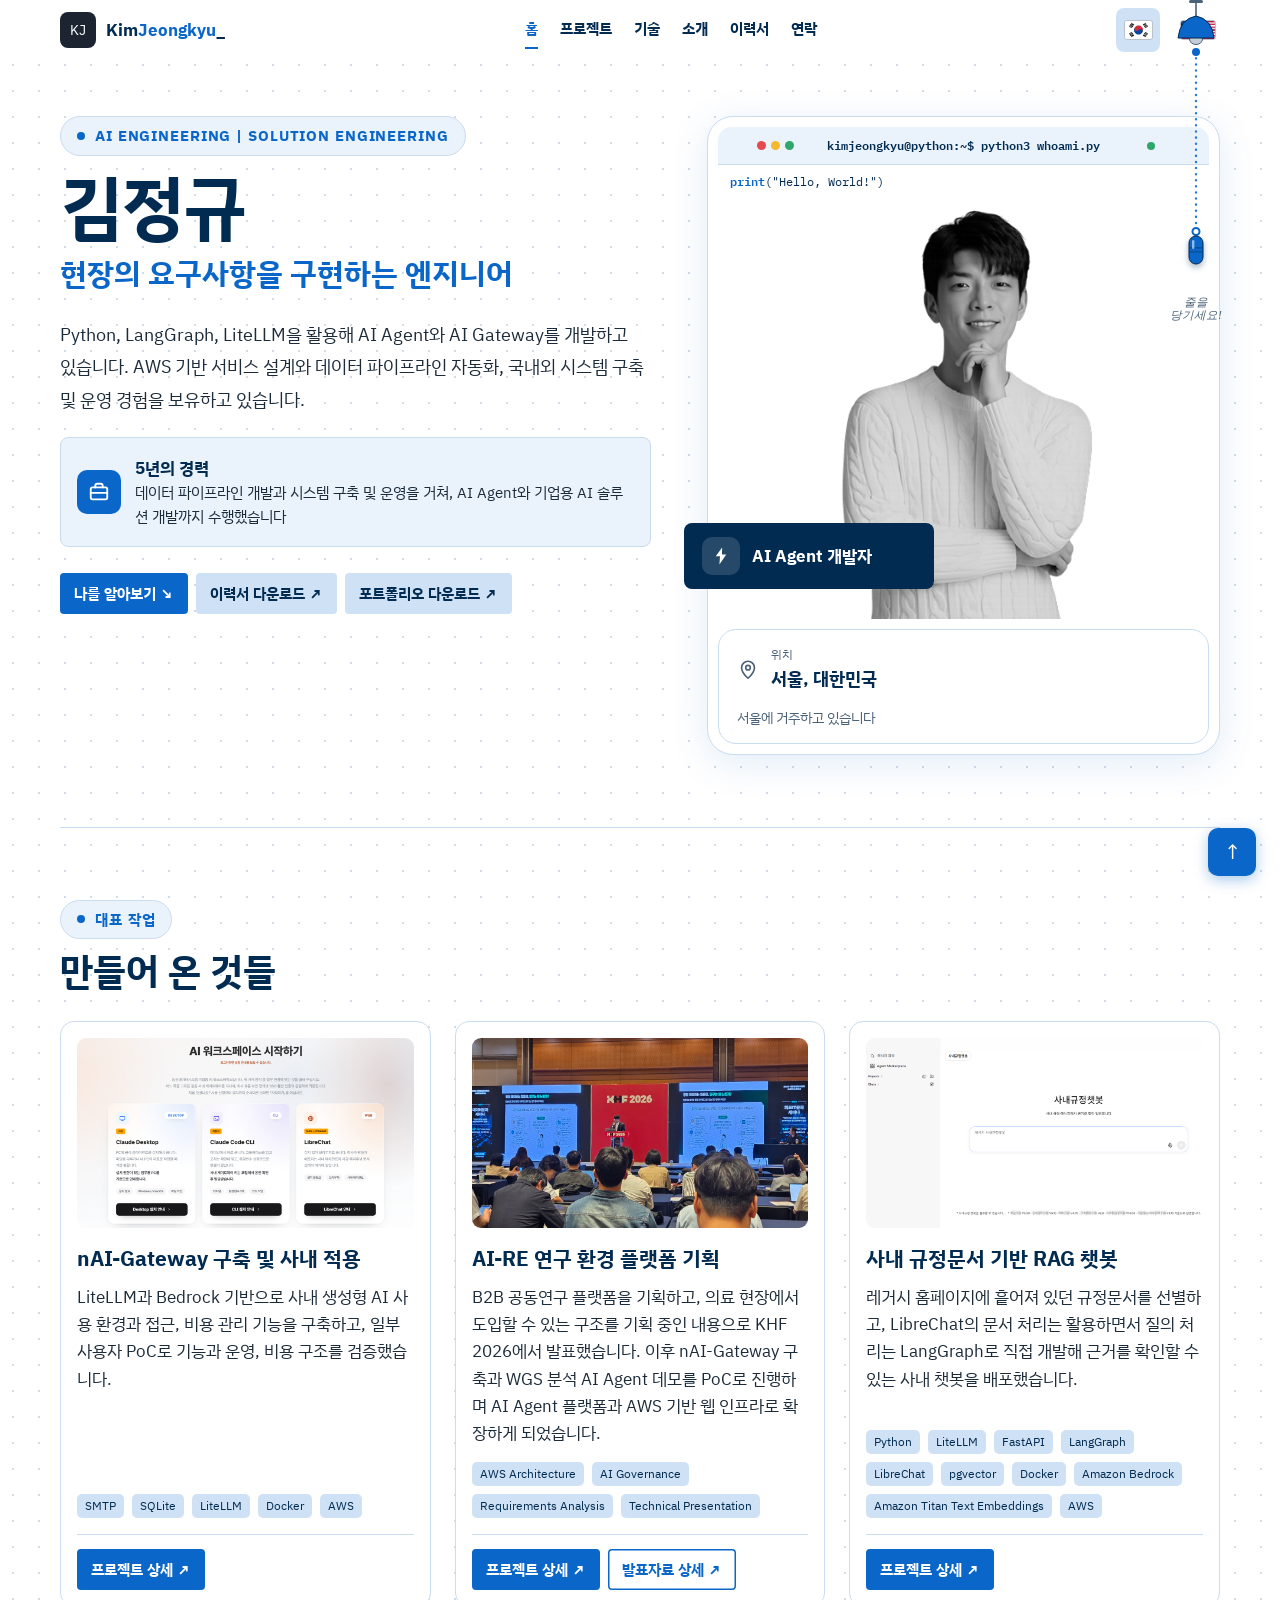
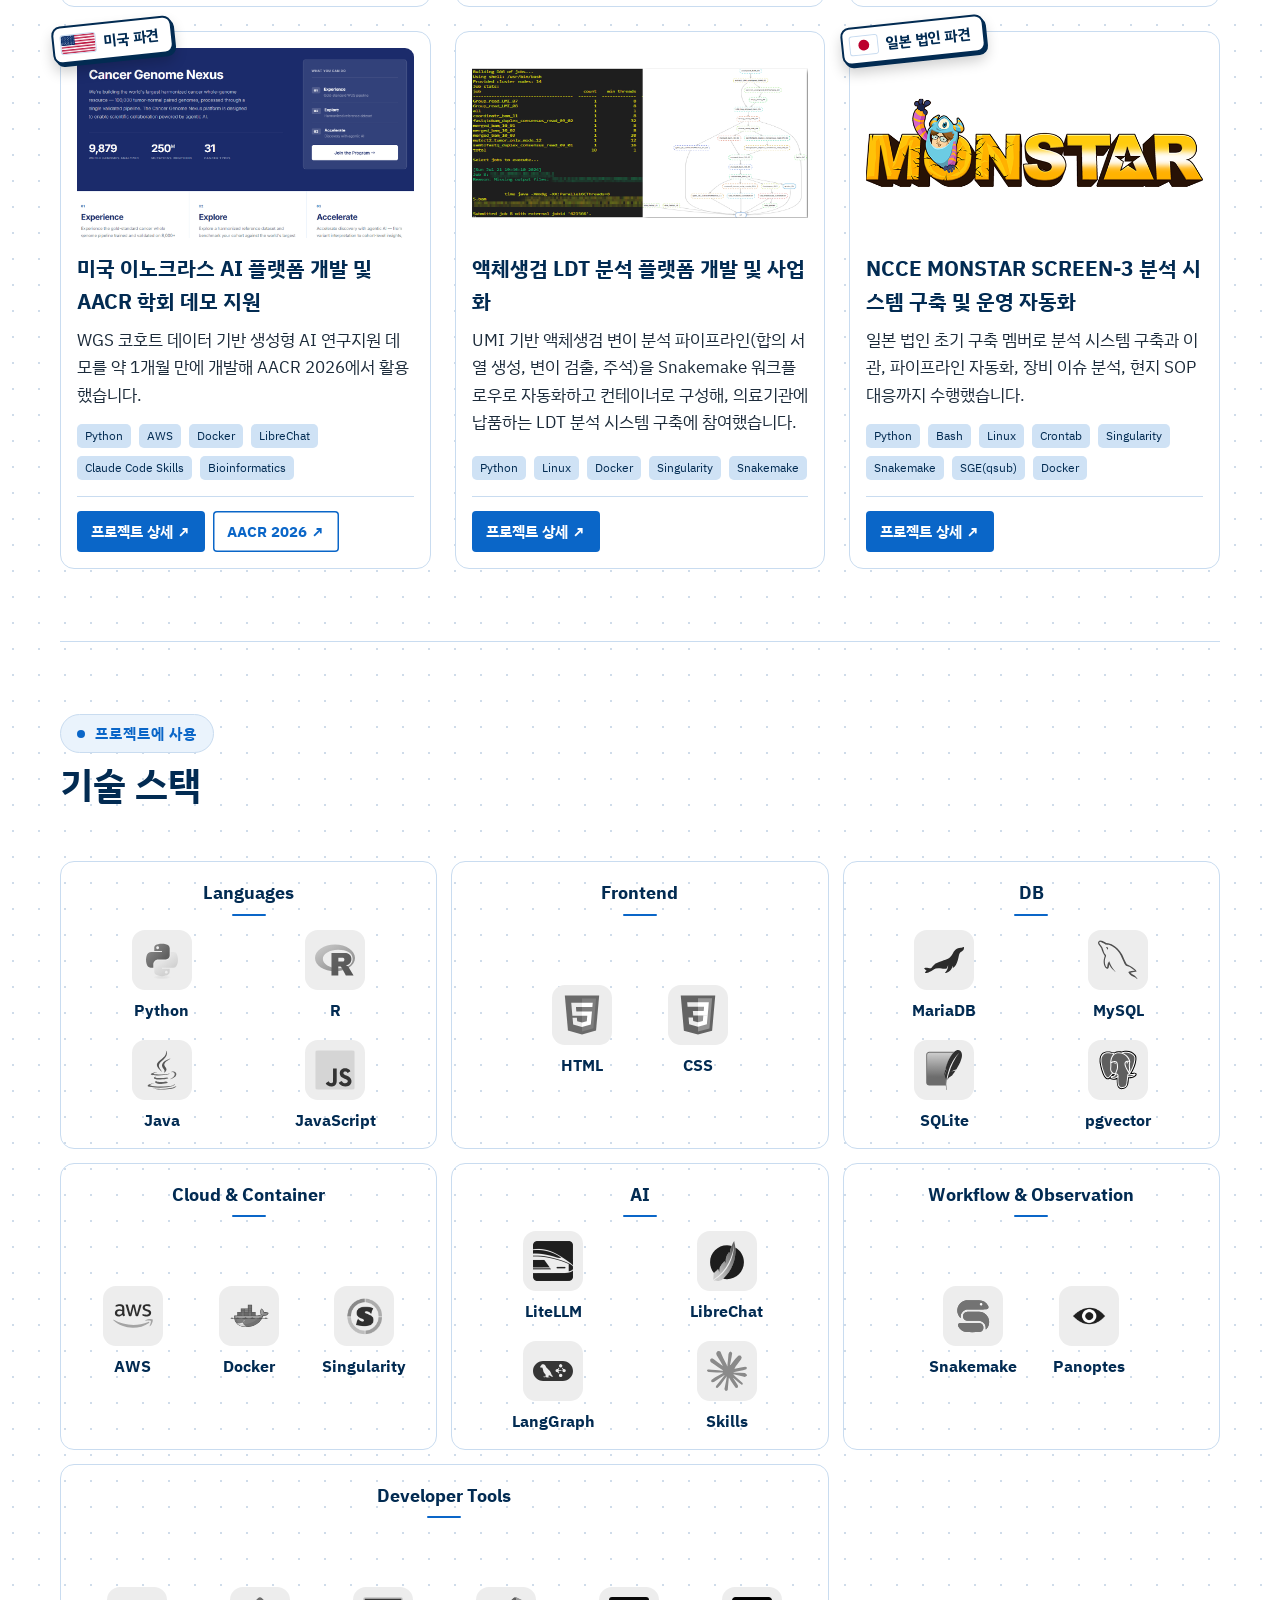
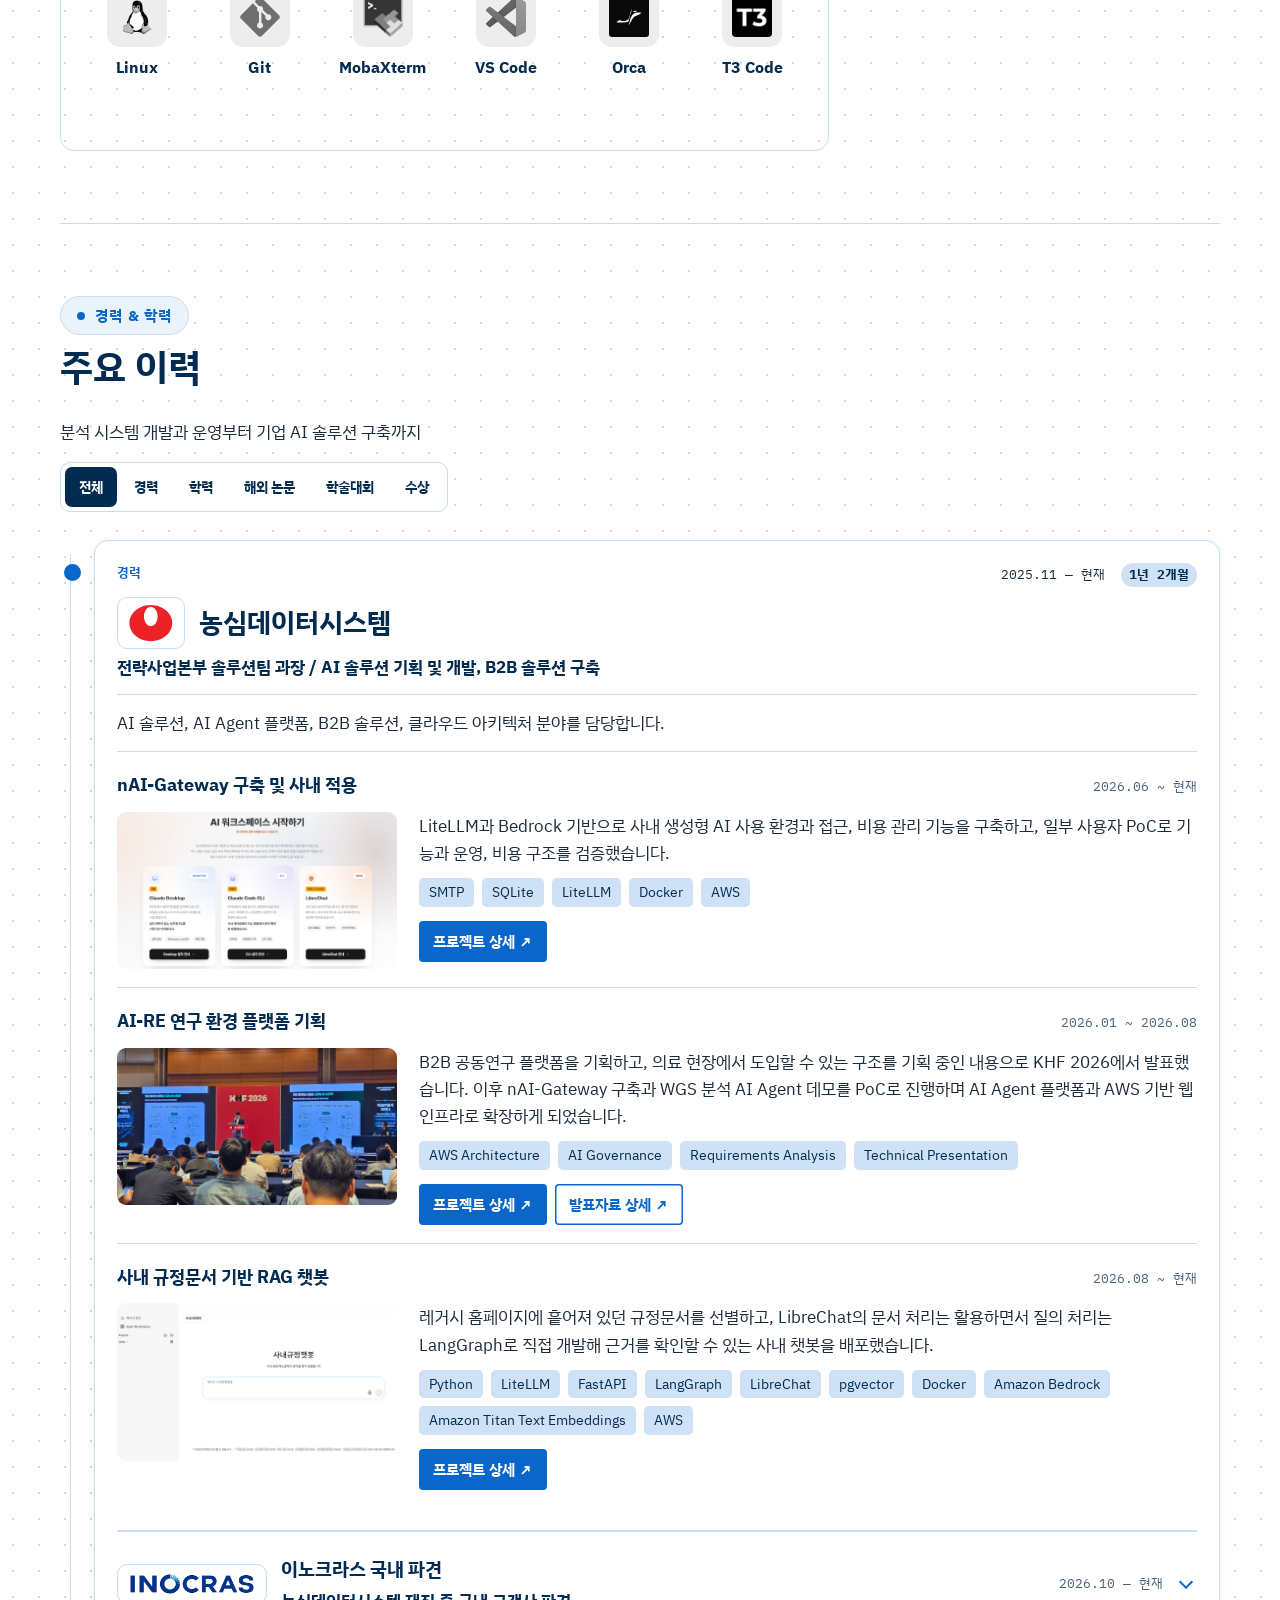
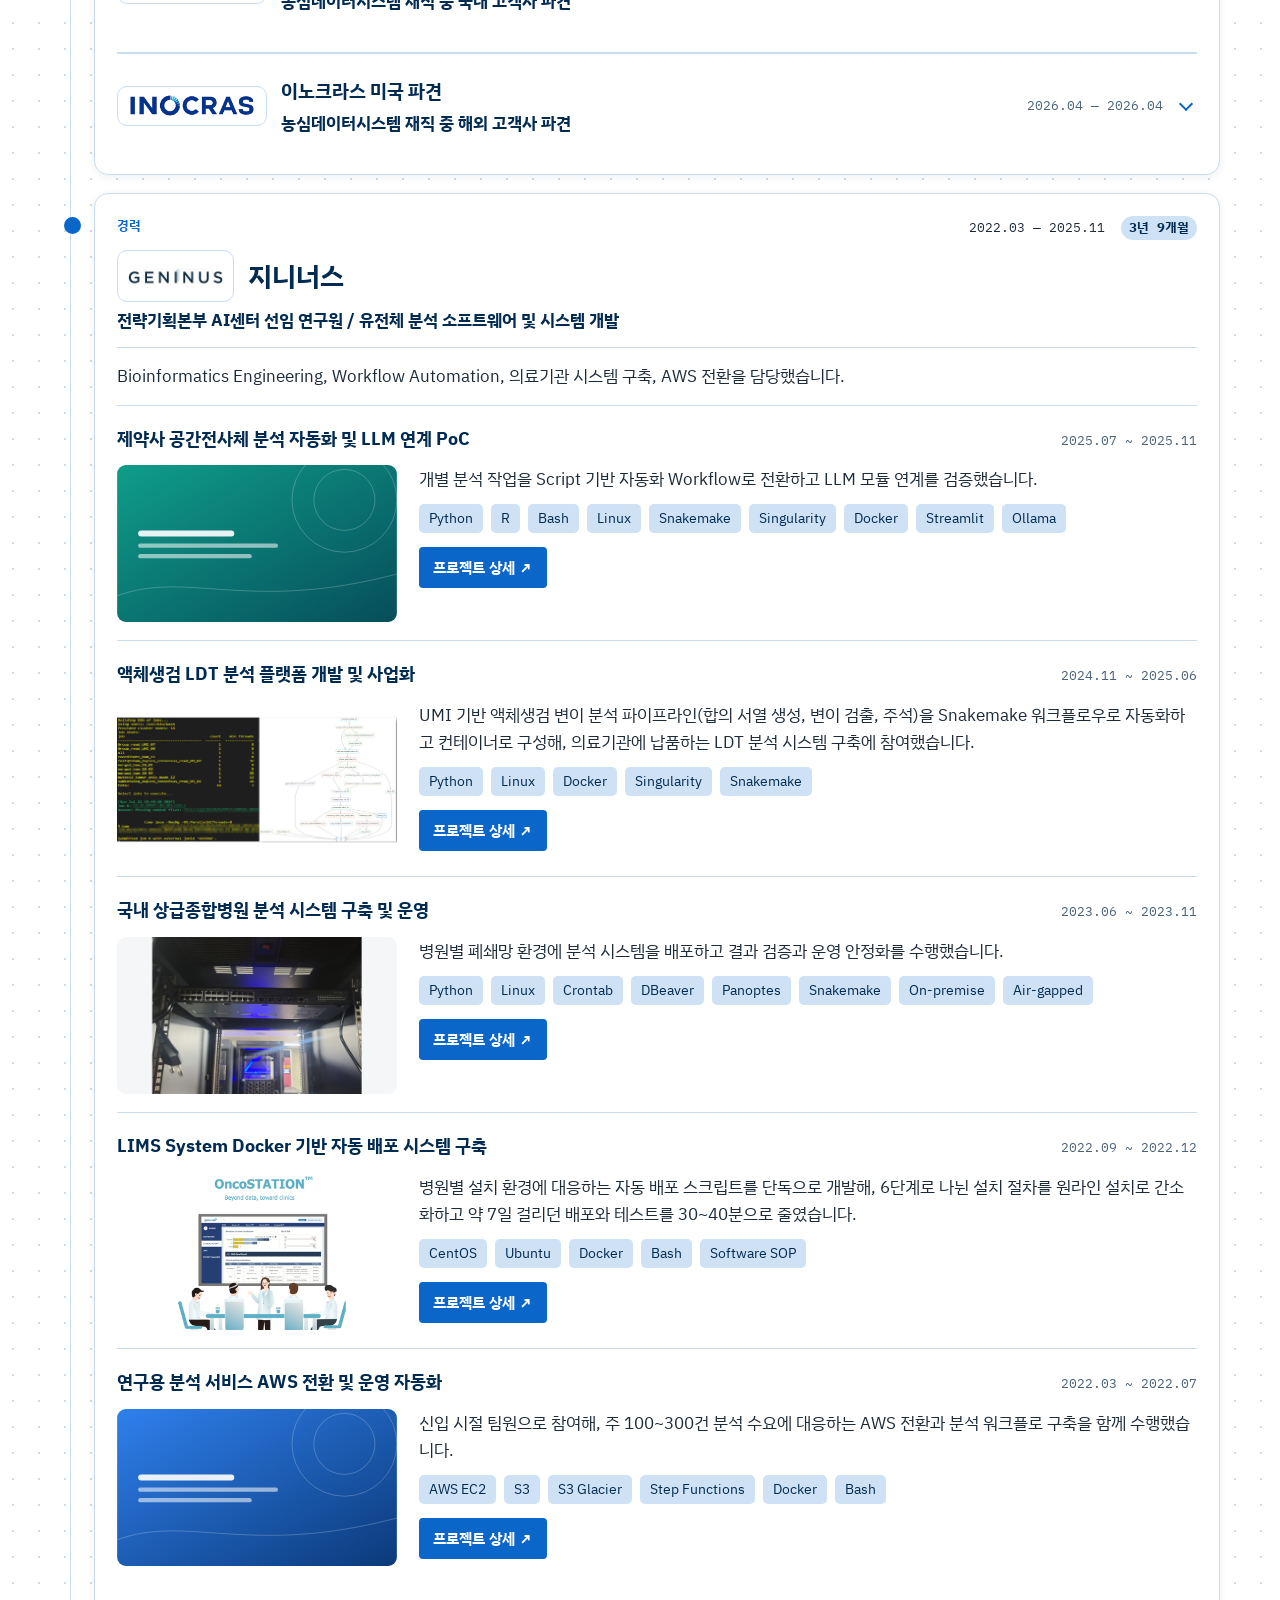
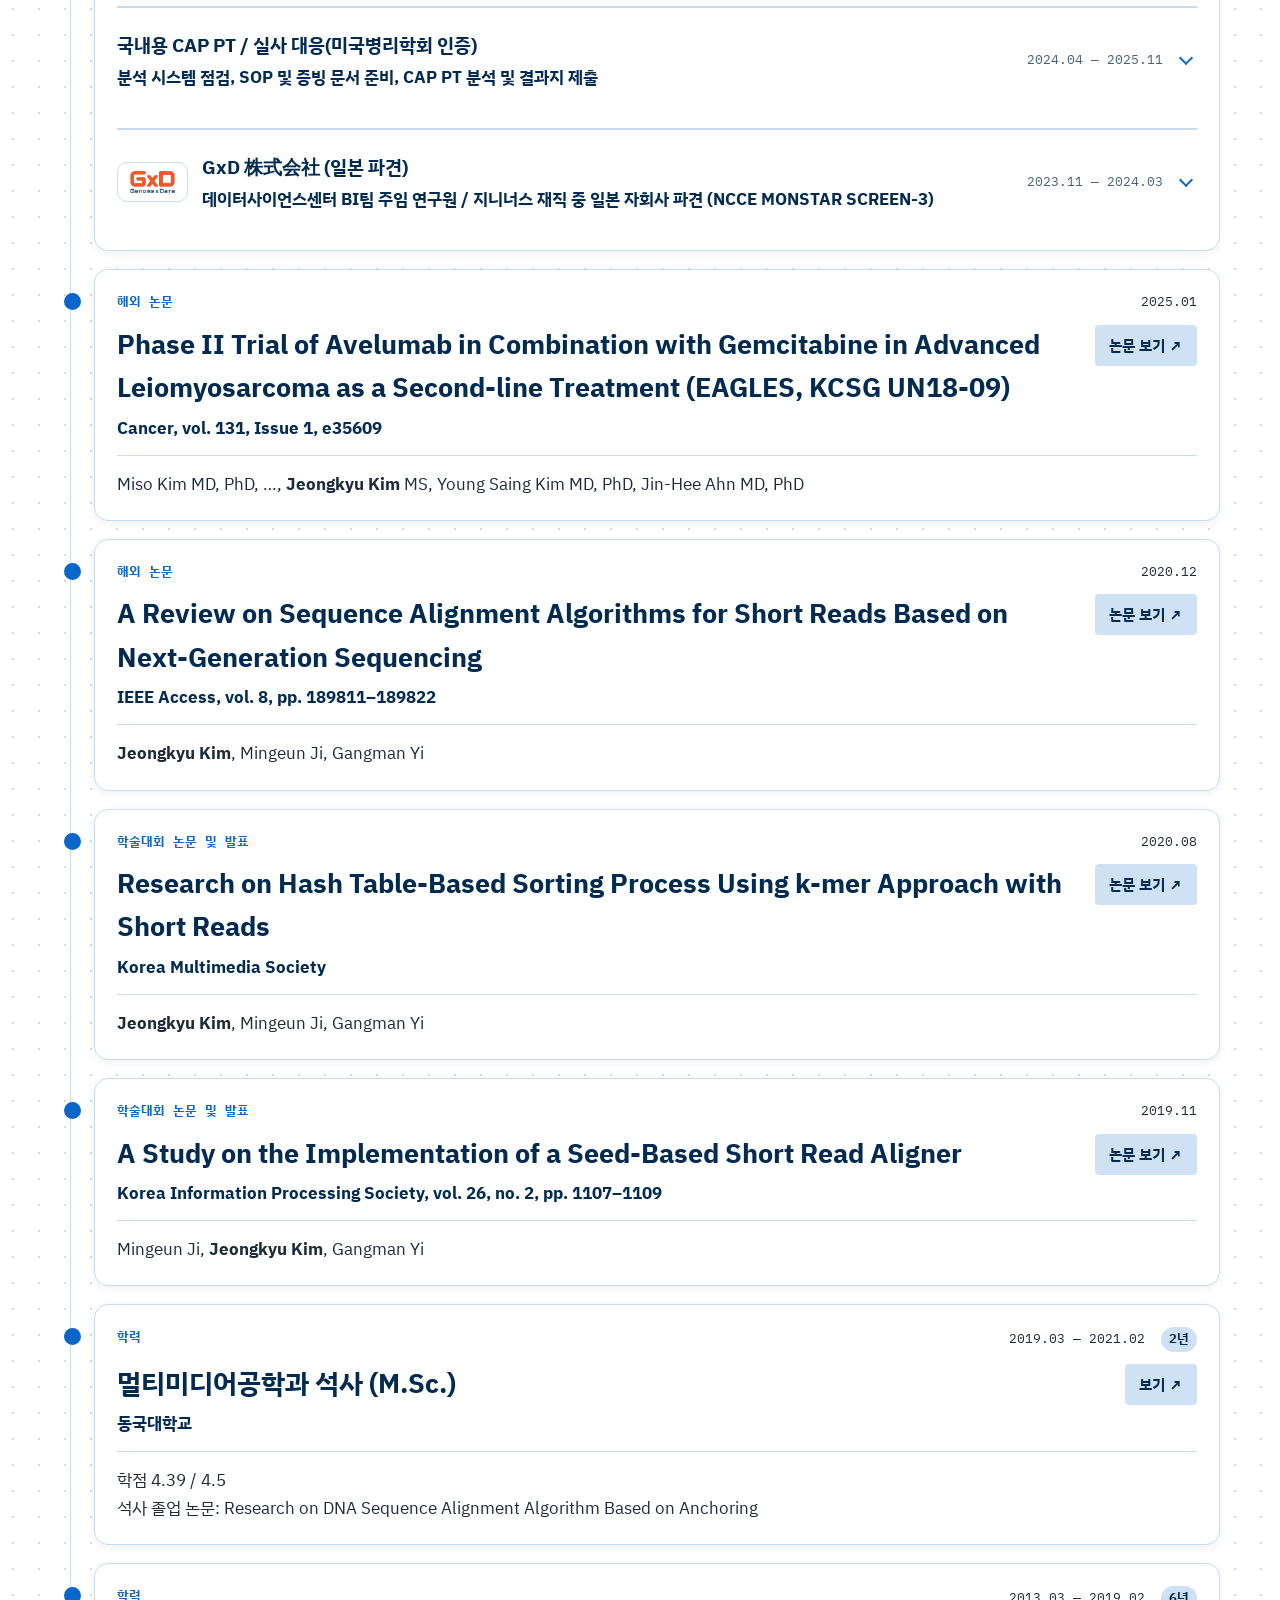
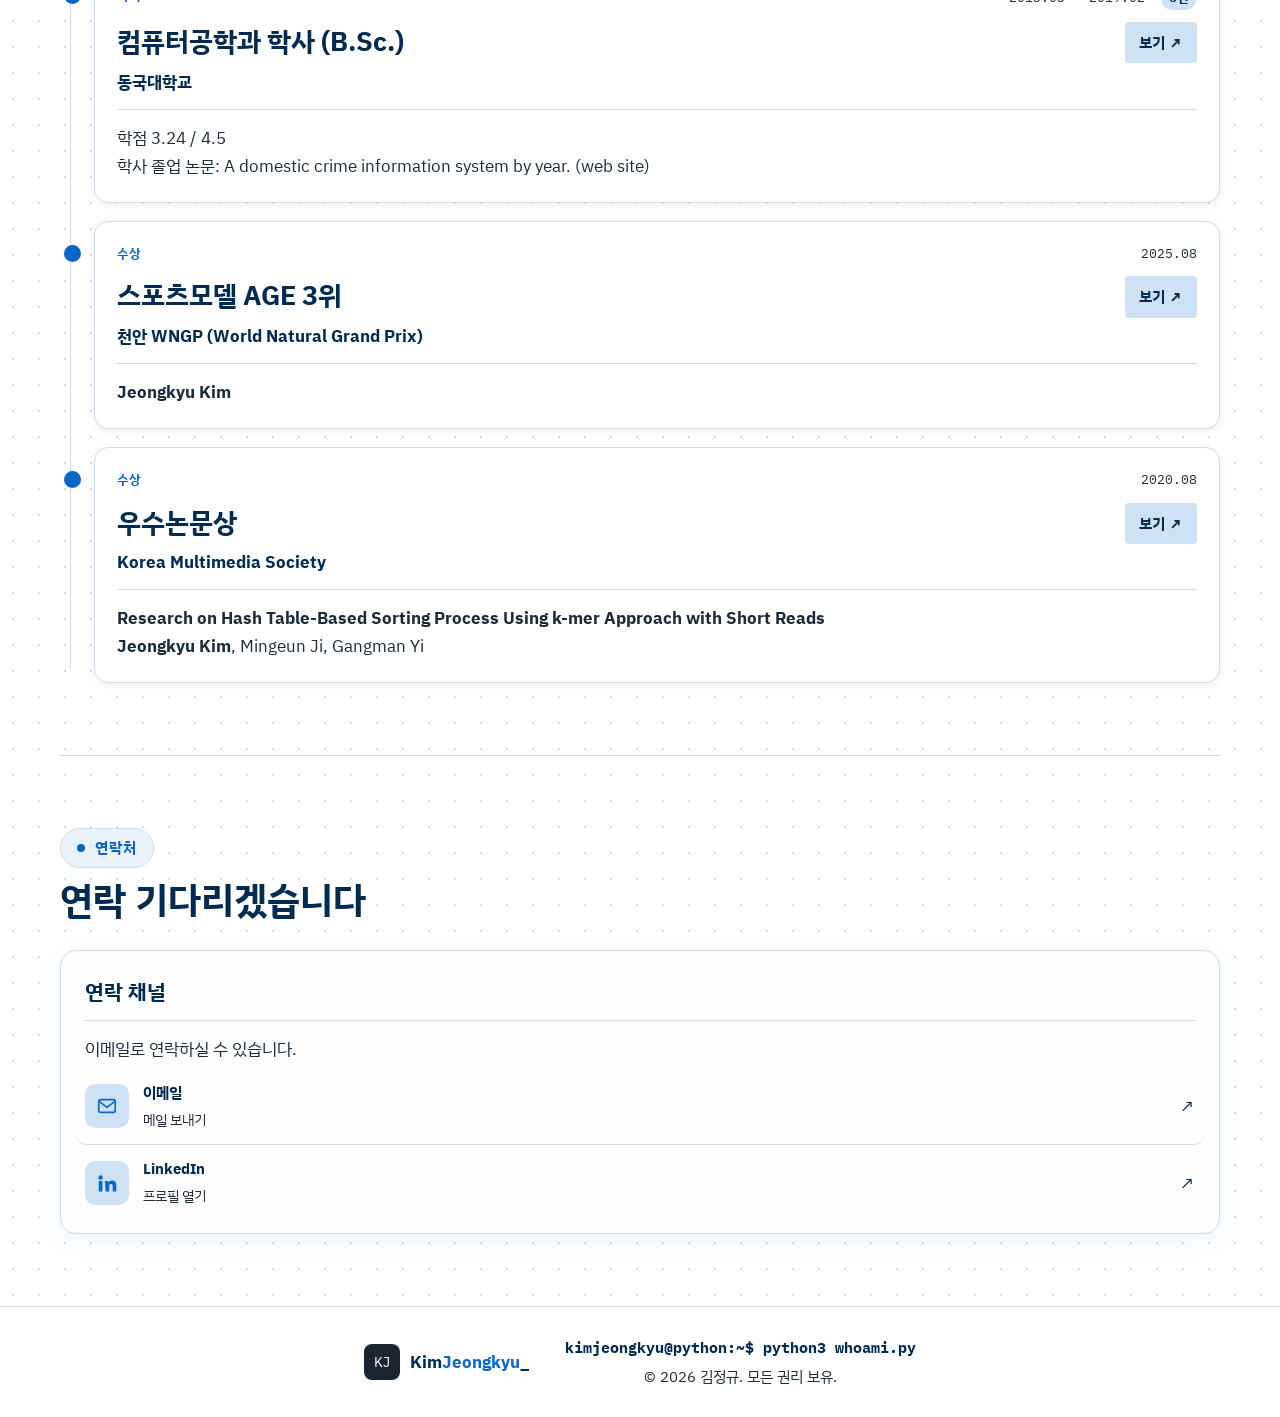
==== commit 373a840b: "Keep theme on project pages, add theme button, drop dead assets - project.html: restore the saved th" ====
--- a/index.html
+++ b/index.html
@@ -8,7 +8,7 @@
   <link rel="preconnect" href="https://fonts.googleapis.com">
   <link rel="preconnect" href="https://fonts.gstatic.com" crossorigin>
   <link href="https://fonts.googleapis.com/css2?family=IBM+Plex+Mono:wght@400;500&family=IBM+Plex+Sans+KR:wght@400;500;600;700&display=swap" rel="stylesheet">
-  <link rel="stylesheet" href="style.css?v=20261130n">
+  <link rel="stylesheet" href="style.css?v=20261130q">
 </head>
 <body>
   <header class="nav">
@@ -23,8 +23,8 @@
         <a href="#contact" data-i18n="nav.contact">Contact</a>
       </nav>
       <div class="nav-right">
-        <button class="flag" id="lang-ko" data-lang="ko" aria-label="한국어" aria-pressed="true"><img src="assets/flags/kr.png?v=20261130n" alt="" height="20"></button>
-        <button class="flag" id="lang-en" data-lang="en" aria-label="English" aria-pressed="false"><img src="assets/flags/us.png?v=20261130n" alt="" height="20"></button>
+        <button class="flag" id="lang-ko" data-lang="ko" aria-label="한국어" aria-pressed="true"><img src="assets/flags/kr.png?v=20261130q" alt="" height="20"></button>
+        <button class="flag" id="lang-en" data-lang="en" aria-label="English" aria-pressed="false"><img src="assets/flags/us.png?v=20261130q" alt="" height="20"></button>
               <button class="burger" id="burger" aria-label="메뉴" aria-expanded="false" aria-controls="menu"><svg viewBox="0 0 24 24" width="22" height="22" aria-hidden="true" fill="none" stroke="currentColor" stroke-width="2" stroke-linecap="round"><path d="M4 7h16M4 12h16M4 17h16"/></svg></button>
       </div>
     </div>
@@ -179,7 +179,7 @@
     </div>
   </footer>
   <a href="#home" class="totop" aria-label="맨 위로">↑</a>
-  <script src="portfolio-data.js?v=20261130n" defer></script>
-  <script src="script.js?v=20261130n" defer></script>
+  <script src="portfolio-data.js?v=20261130q" defer></script>
+  <script src="script.js?v=20261130q" defer></script>
 </body>
 </html>
--- a/style.css
+++ b/style.css
@@ -24,6 +24,13 @@
 .flag{display:grid;place-items:center;border:0;background:none;border-radius:8px;width:44px;height:44px;padding:0}
 .flag.on{background:var(--tint)}
 .flag svg{display:block}
+/* 상세 페이지 내비의 화면 밝기 전환 버튼 (메인은 램프 줄이 같은 일을 한다) */
+.navbtn{display:grid;place-items:center;border:0;background:none;border-radius:8px;width:44px;height:44px;padding:0;color:var(--ink);cursor:pointer}
+.navbtn:hover{background:var(--tint)}
+.navbtn svg{display:block}
+.theme-ico.to-light{display:none}
+:root[data-theme=dark] .theme-ico.to-dark{display:none}
+:root[data-theme=dark] .theme-ico.to-light{display:block}
 
 /* cord */
 .cord-wrap{position:fixed;right:44px;top:0;z-index:15;display:flex;flex-direction:column;align-items:center;font:italic .72rem/1.1 Georgia,serif;color:var(--muted);text-align:center}
@@ -359,7 +366,7 @@
 @media print{
   @page{size:A4;margin:12mm}
   *{-webkit-print-color-adjust:exact;print-color-adjust:exact}
-  header,nav,.cta,.totop,.cord-wrap,.flag,#filters{display:none!important}
+  header,nav,.cta,.totop,.cord-wrap,.flag,.navbtn,#filters{display:none!important}
   article,.card,.tl-item{break-inside:avoid}
   .float-card{position:static}
   .track{flex-wrap:wrap;transform:none!important}
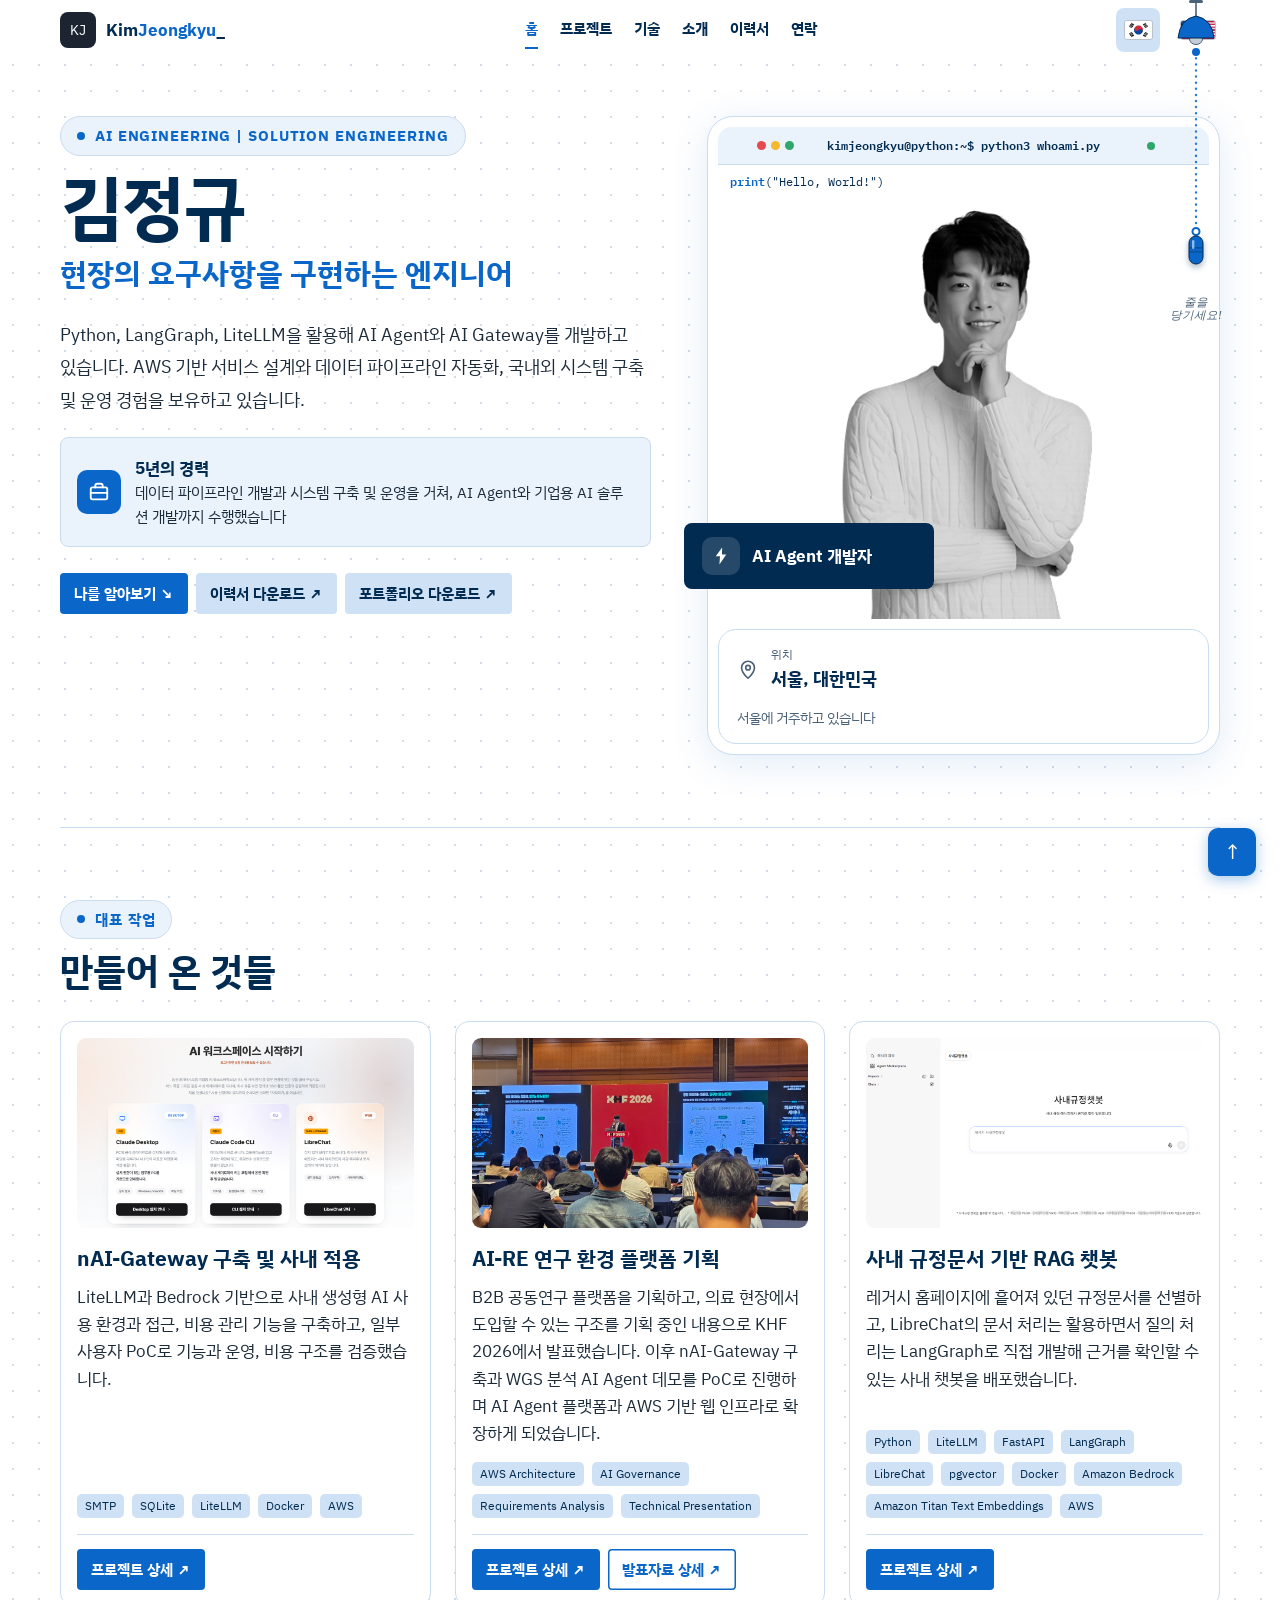
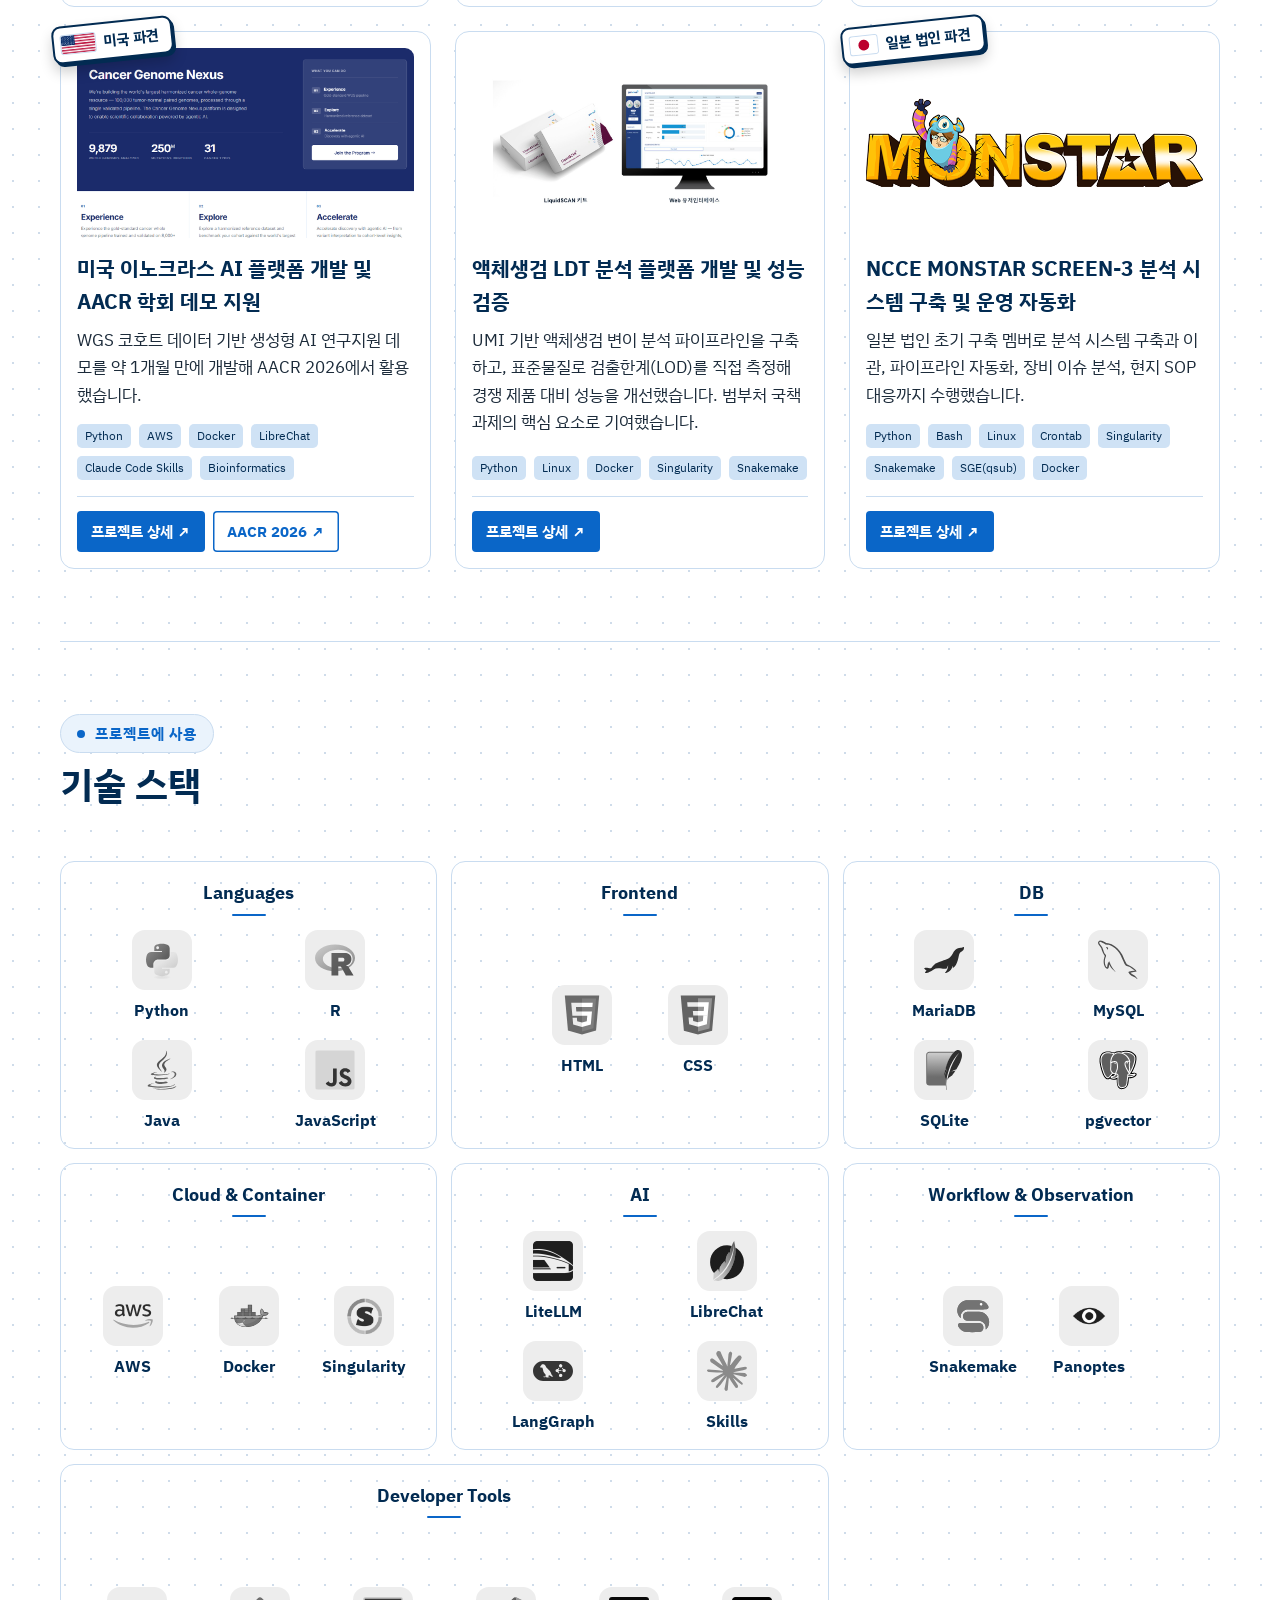
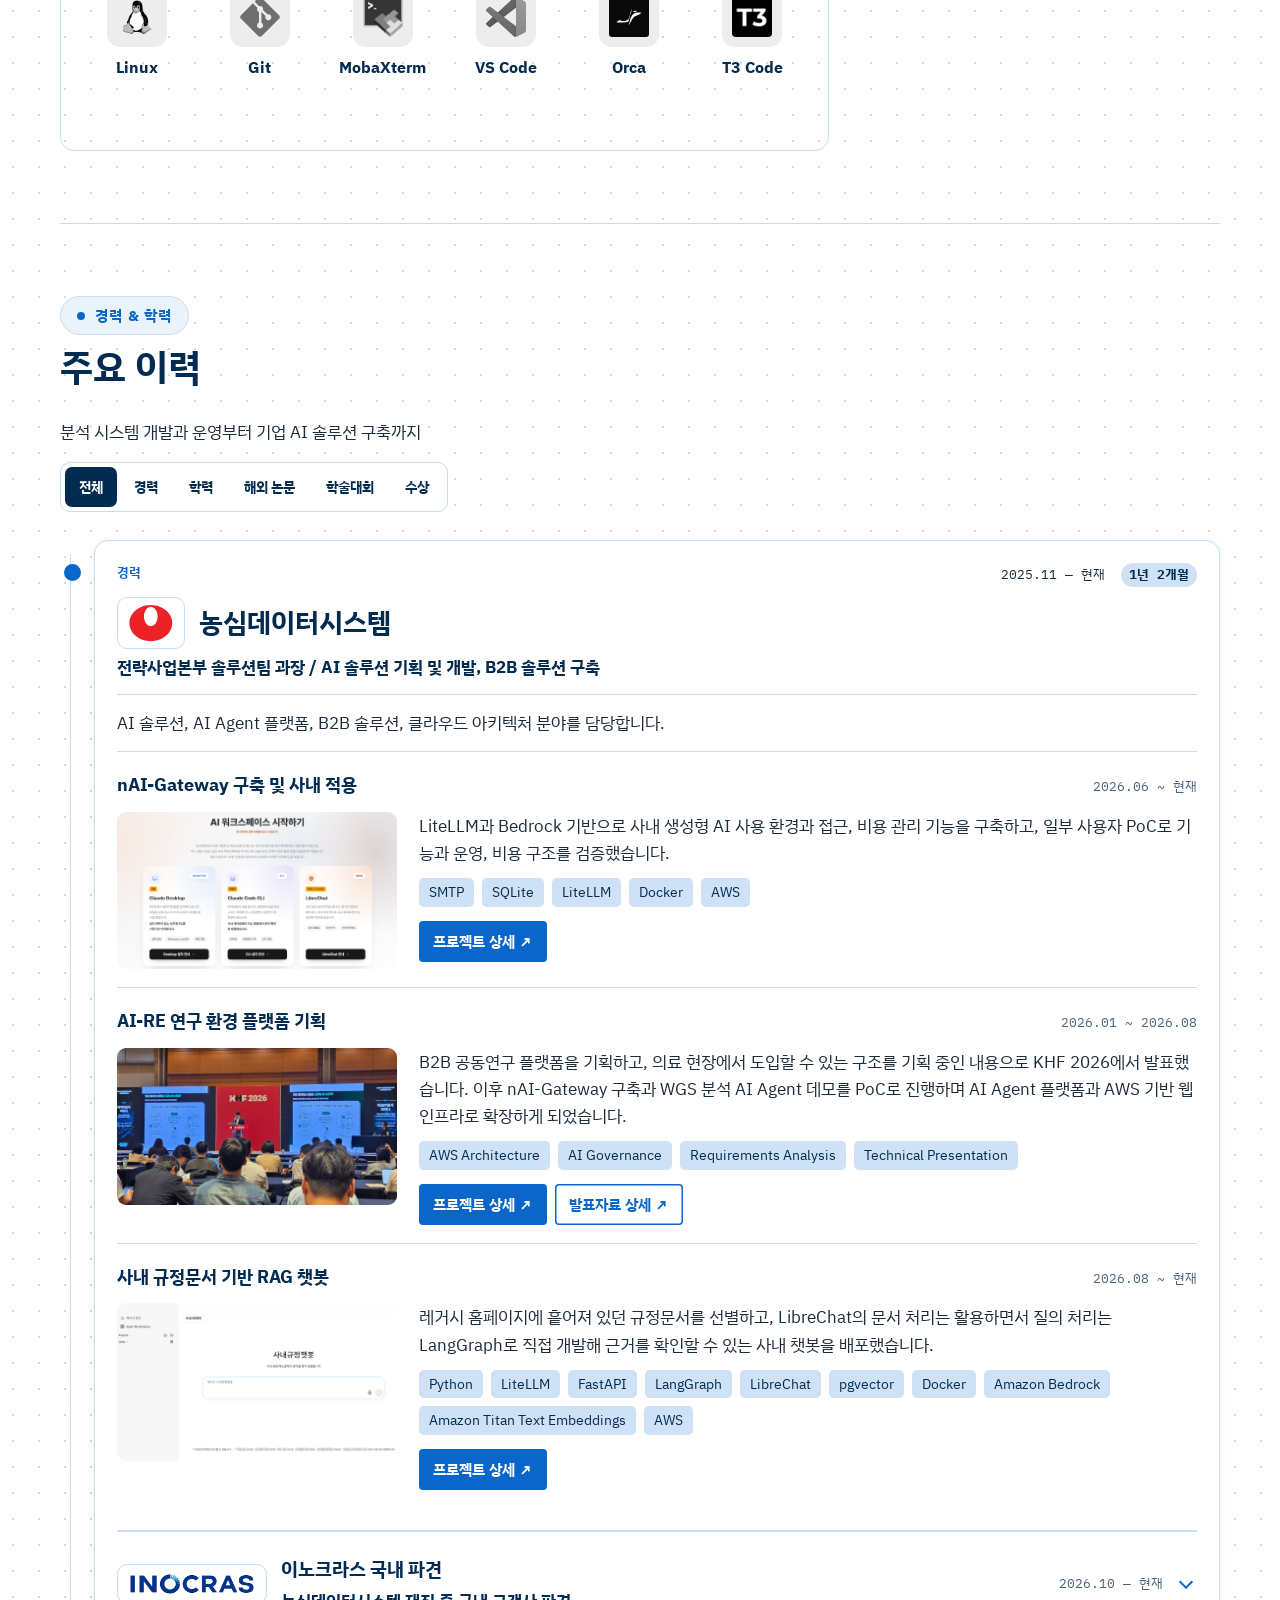
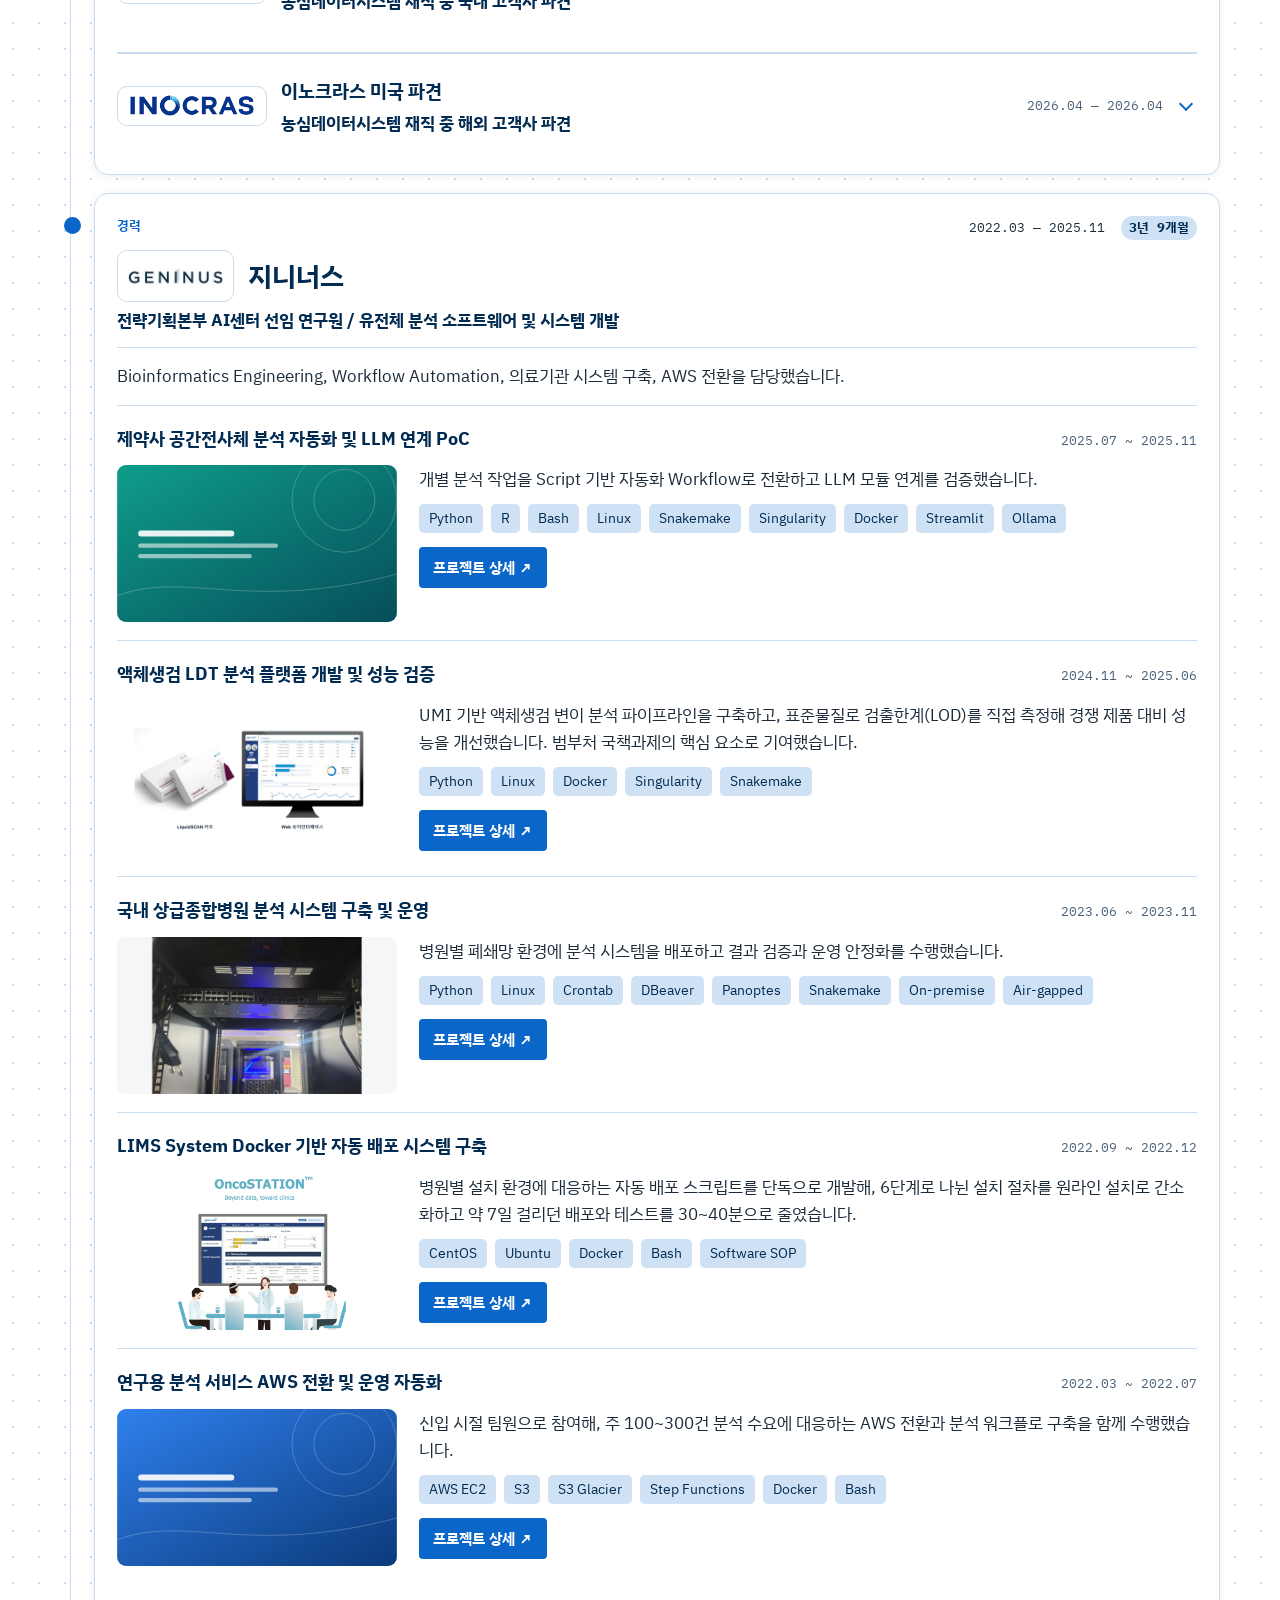
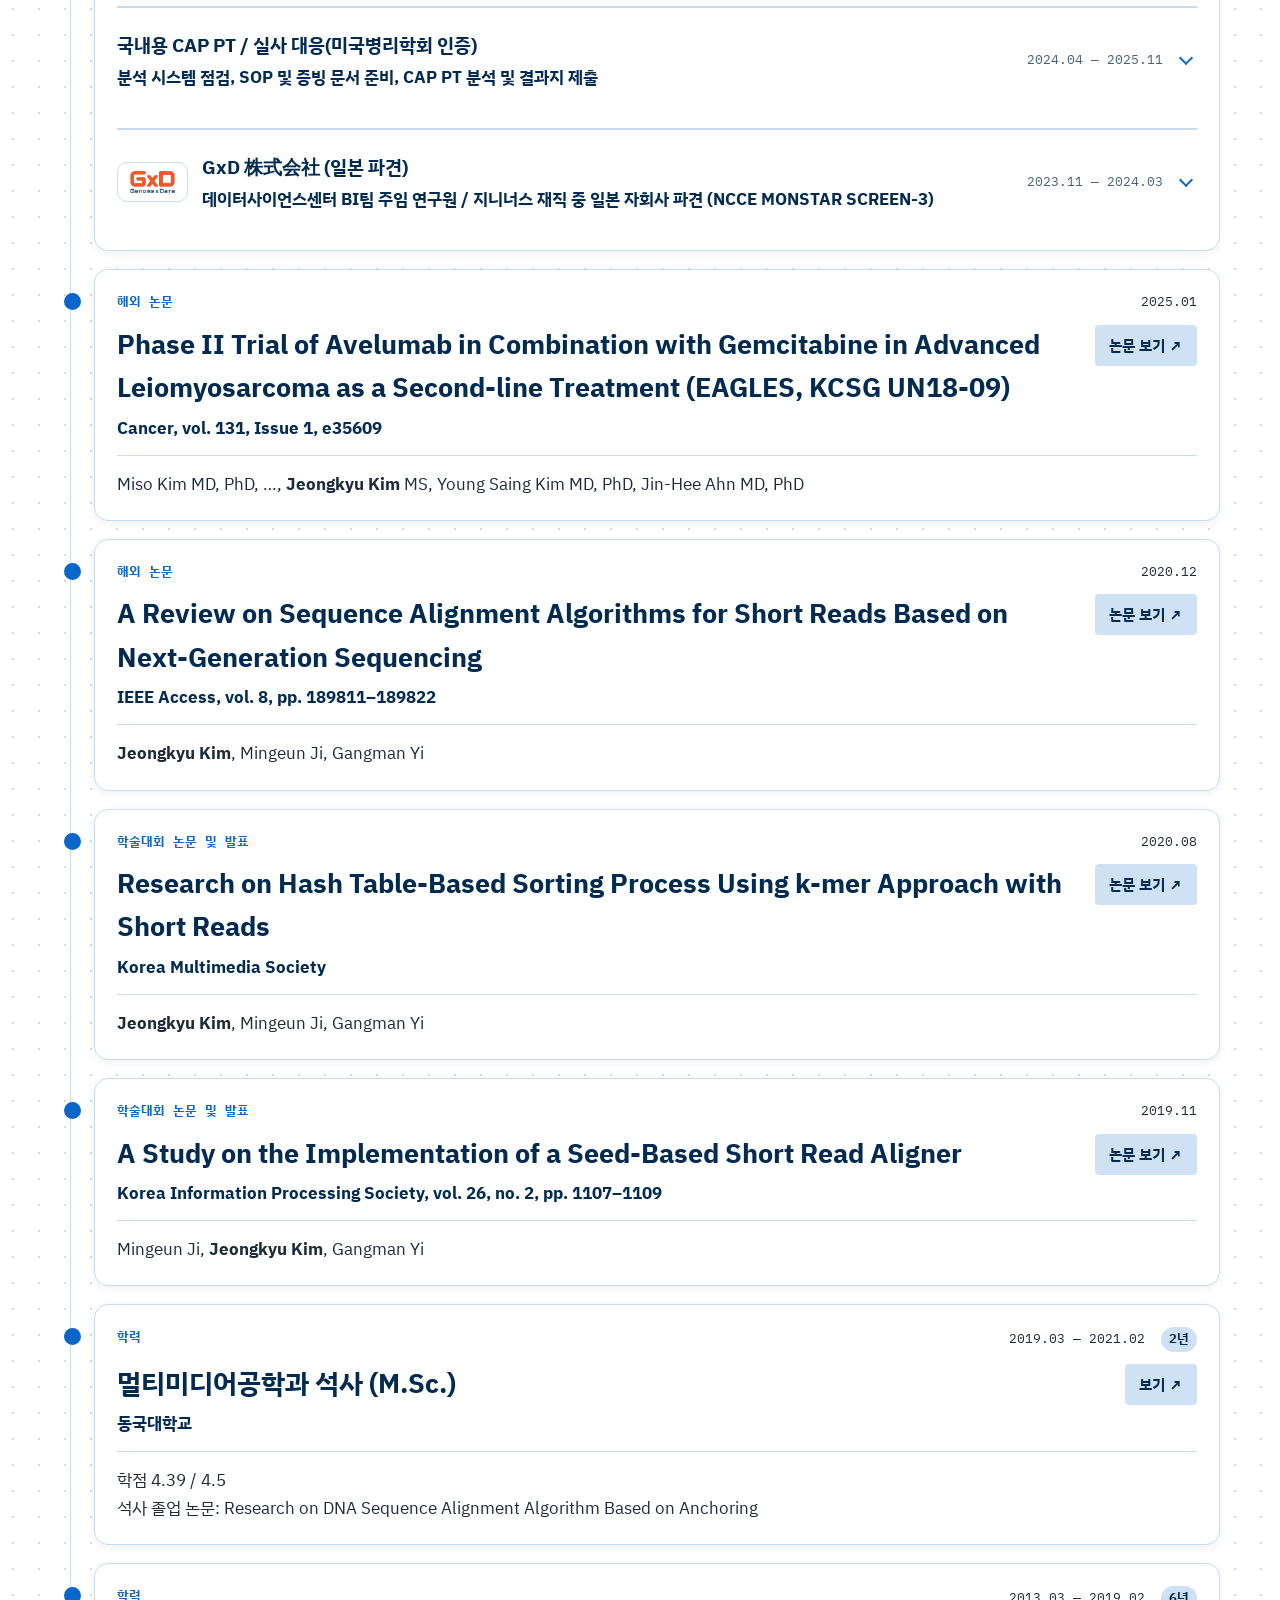
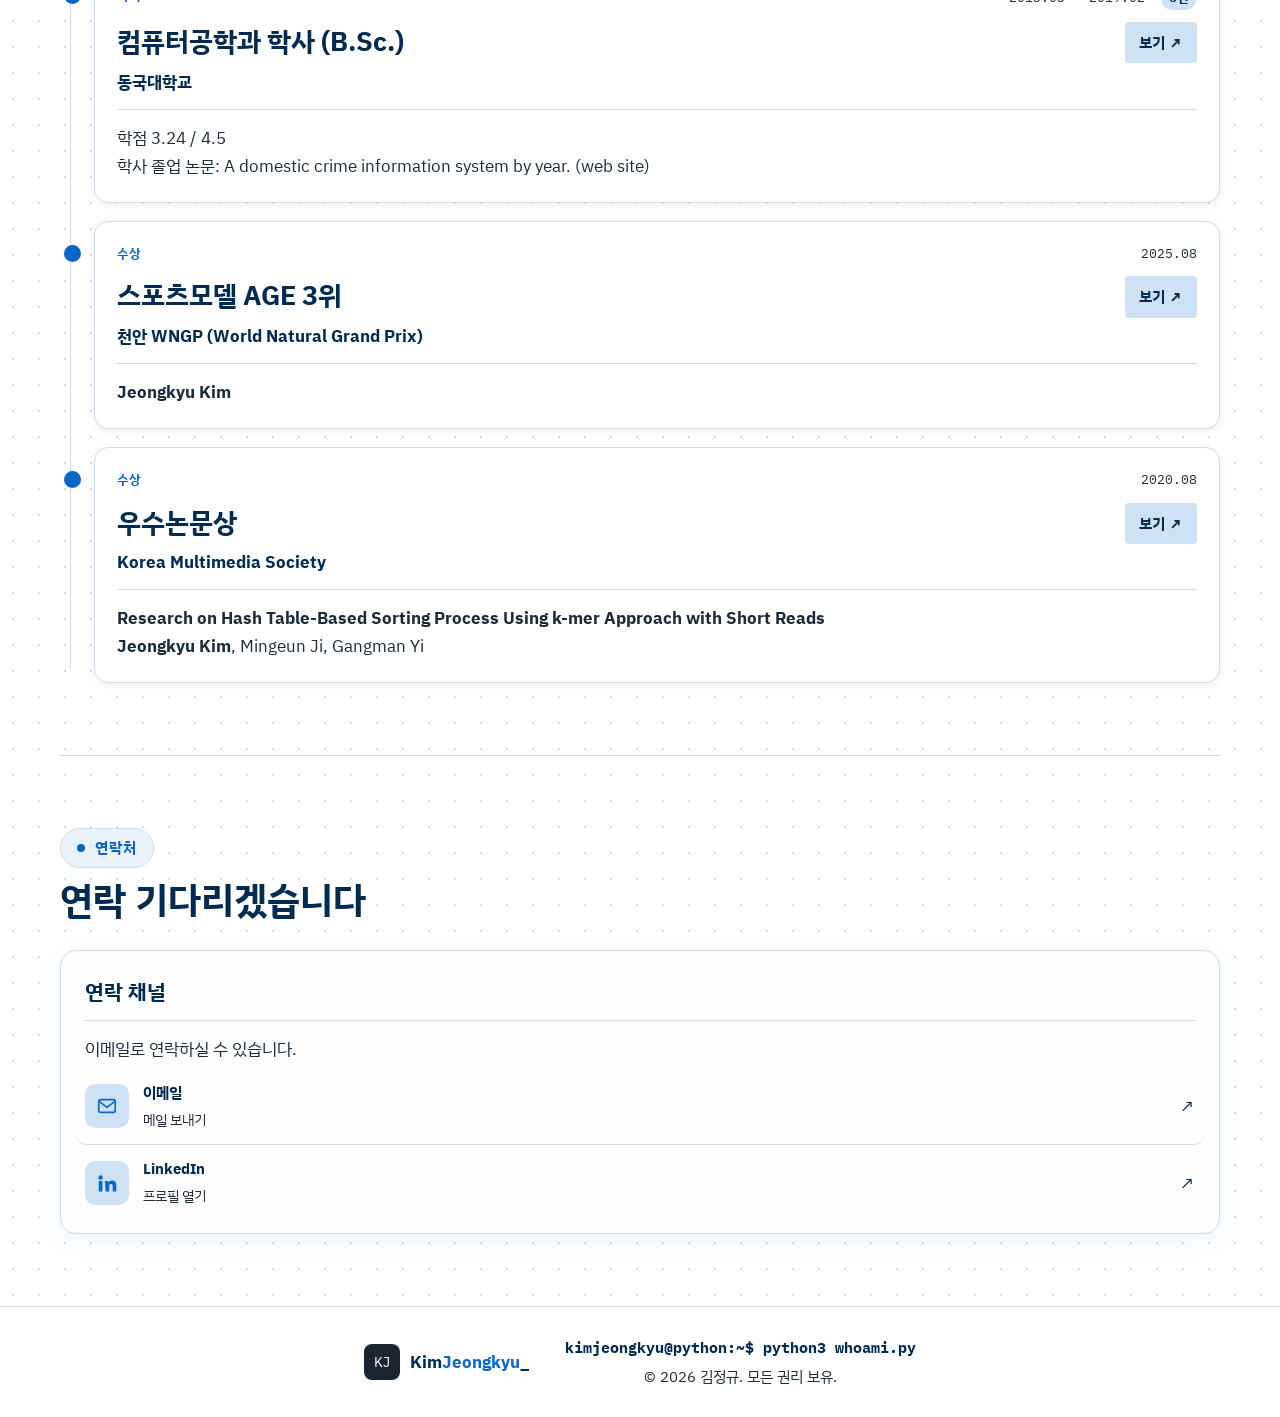
==== commit eaef1efd: "Liquid LDT cover photo, drop unused axAreas data - liquid-ldt: LiquidSCAN kit and web UI photo as th" ====
--- a/index.html
+++ b/index.html
@@ -8,7 +8,7 @@
   <link rel="preconnect" href="https://fonts.googleapis.com">
   <link rel="preconnect" href="https://fonts.gstatic.com" crossorigin>
   <link href="https://fonts.googleapis.com/css2?family=IBM+Plex+Mono:wght@400;500&family=IBM+Plex+Sans+KR:wght@400;500;600;700&display=swap" rel="stylesheet">
-  <link rel="stylesheet" href="style.css?v=20261130q">
+  <link rel="stylesheet" href="style.css?v=20261130r">
 </head>
 <body>
   <header class="nav">
@@ -23,8 +23,8 @@
         <a href="#contact" data-i18n="nav.contact">Contact</a>
       </nav>
       <div class="nav-right">
-        <button class="flag" id="lang-ko" data-lang="ko" aria-label="한국어" aria-pressed="true"><img src="assets/flags/kr.png?v=20261130q" alt="" height="20"></button>
-        <button class="flag" id="lang-en" data-lang="en" aria-label="English" aria-pressed="false"><img src="assets/flags/us.png?v=20261130q" alt="" height="20"></button>
+        <button class="flag" id="lang-ko" data-lang="ko" aria-label="한국어" aria-pressed="true"><img src="assets/flags/kr.png?v=20261130r" alt="" height="20"></button>
+        <button class="flag" id="lang-en" data-lang="en" aria-label="English" aria-pressed="false"><img src="assets/flags/us.png?v=20261130r" alt="" height="20"></button>
               <button class="burger" id="burger" aria-label="메뉴" aria-expanded="false" aria-controls="menu"><svg viewBox="0 0 24 24" width="22" height="22" aria-hidden="true" fill="none" stroke="currentColor" stroke-width="2" stroke-linecap="round"><path d="M4 7h16M4 12h16M4 17h16"/></svg></button>
       </div>
     </div>
@@ -179,7 +179,7 @@
     </div>
   </footer>
   <a href="#home" class="totop" aria-label="맨 위로">↑</a>
-  <script src="portfolio-data.js?v=20261130q" defer></script>
-  <script src="script.js?v=20261130q" defer></script>
+  <script src="portfolio-data.js?v=20261130r" defer></script>
+  <script src="script.js?v=20261130r" defer></script>
 </body>
 </html>
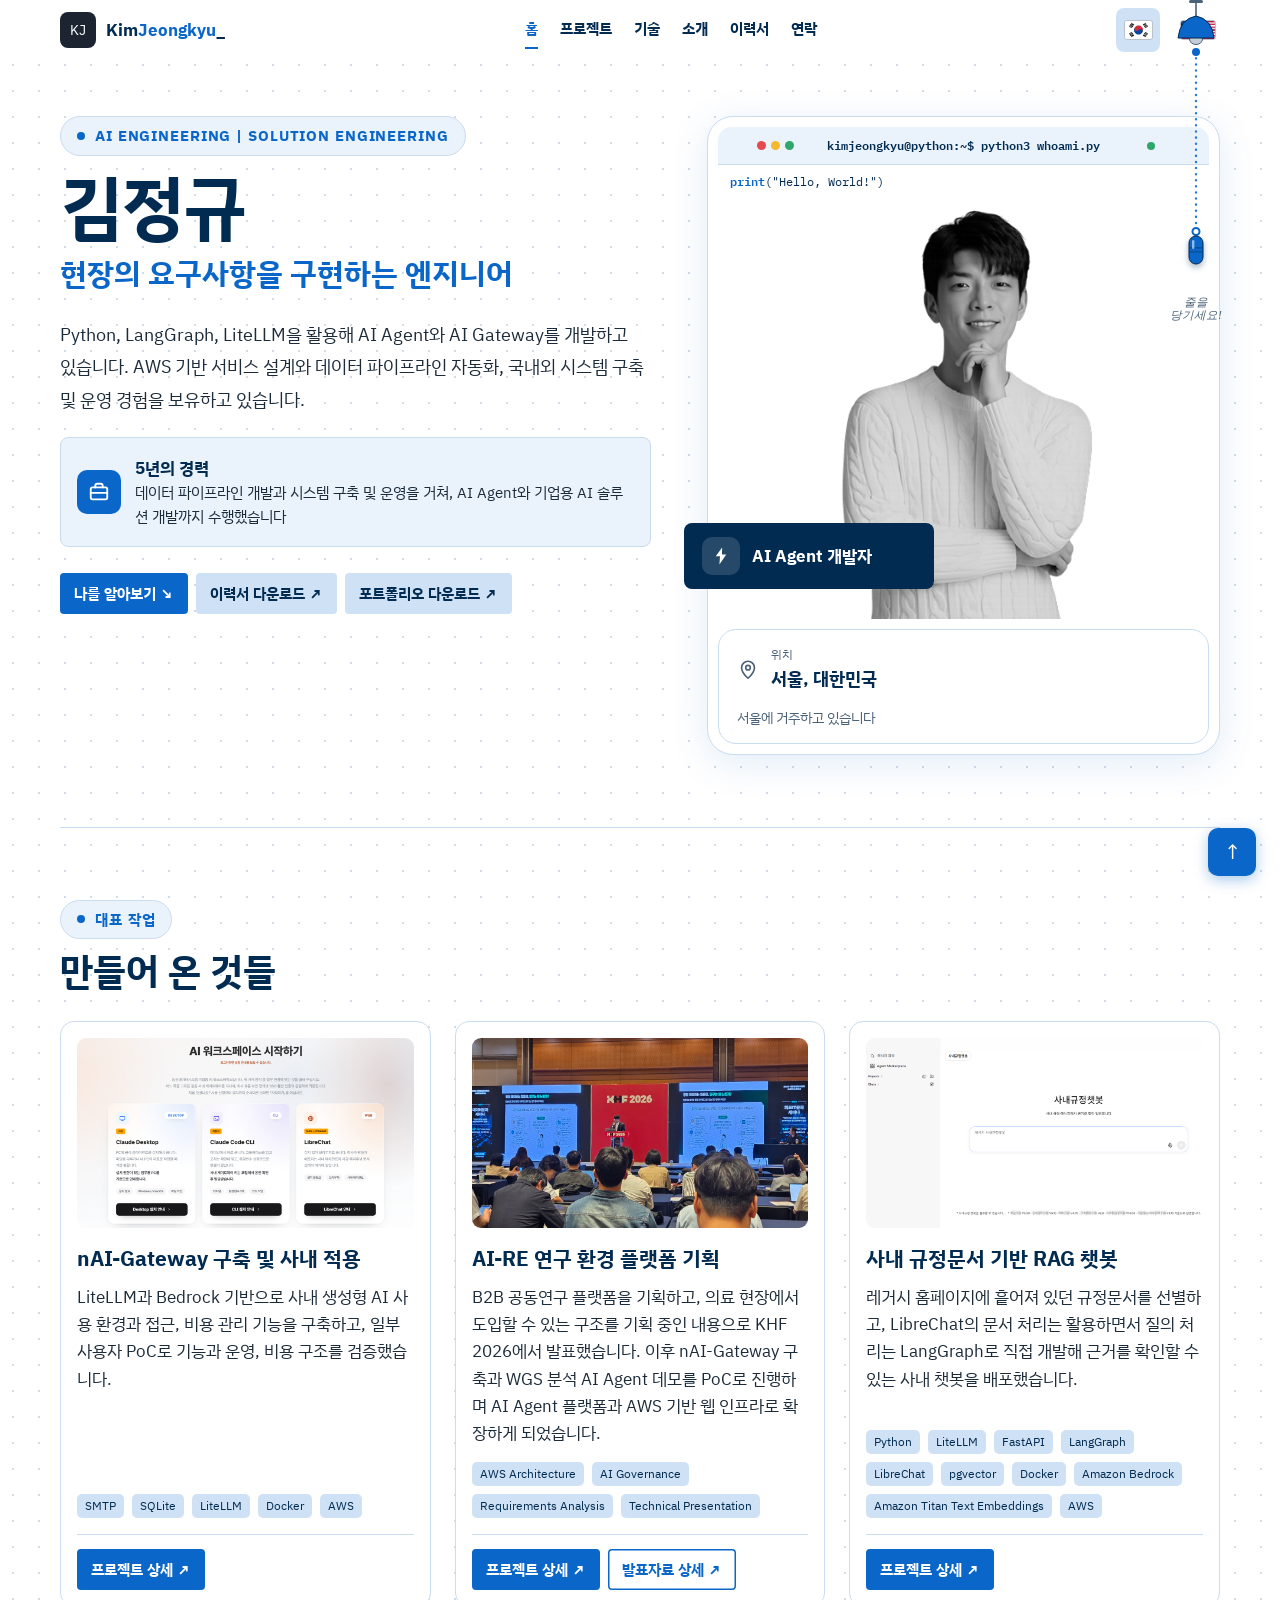
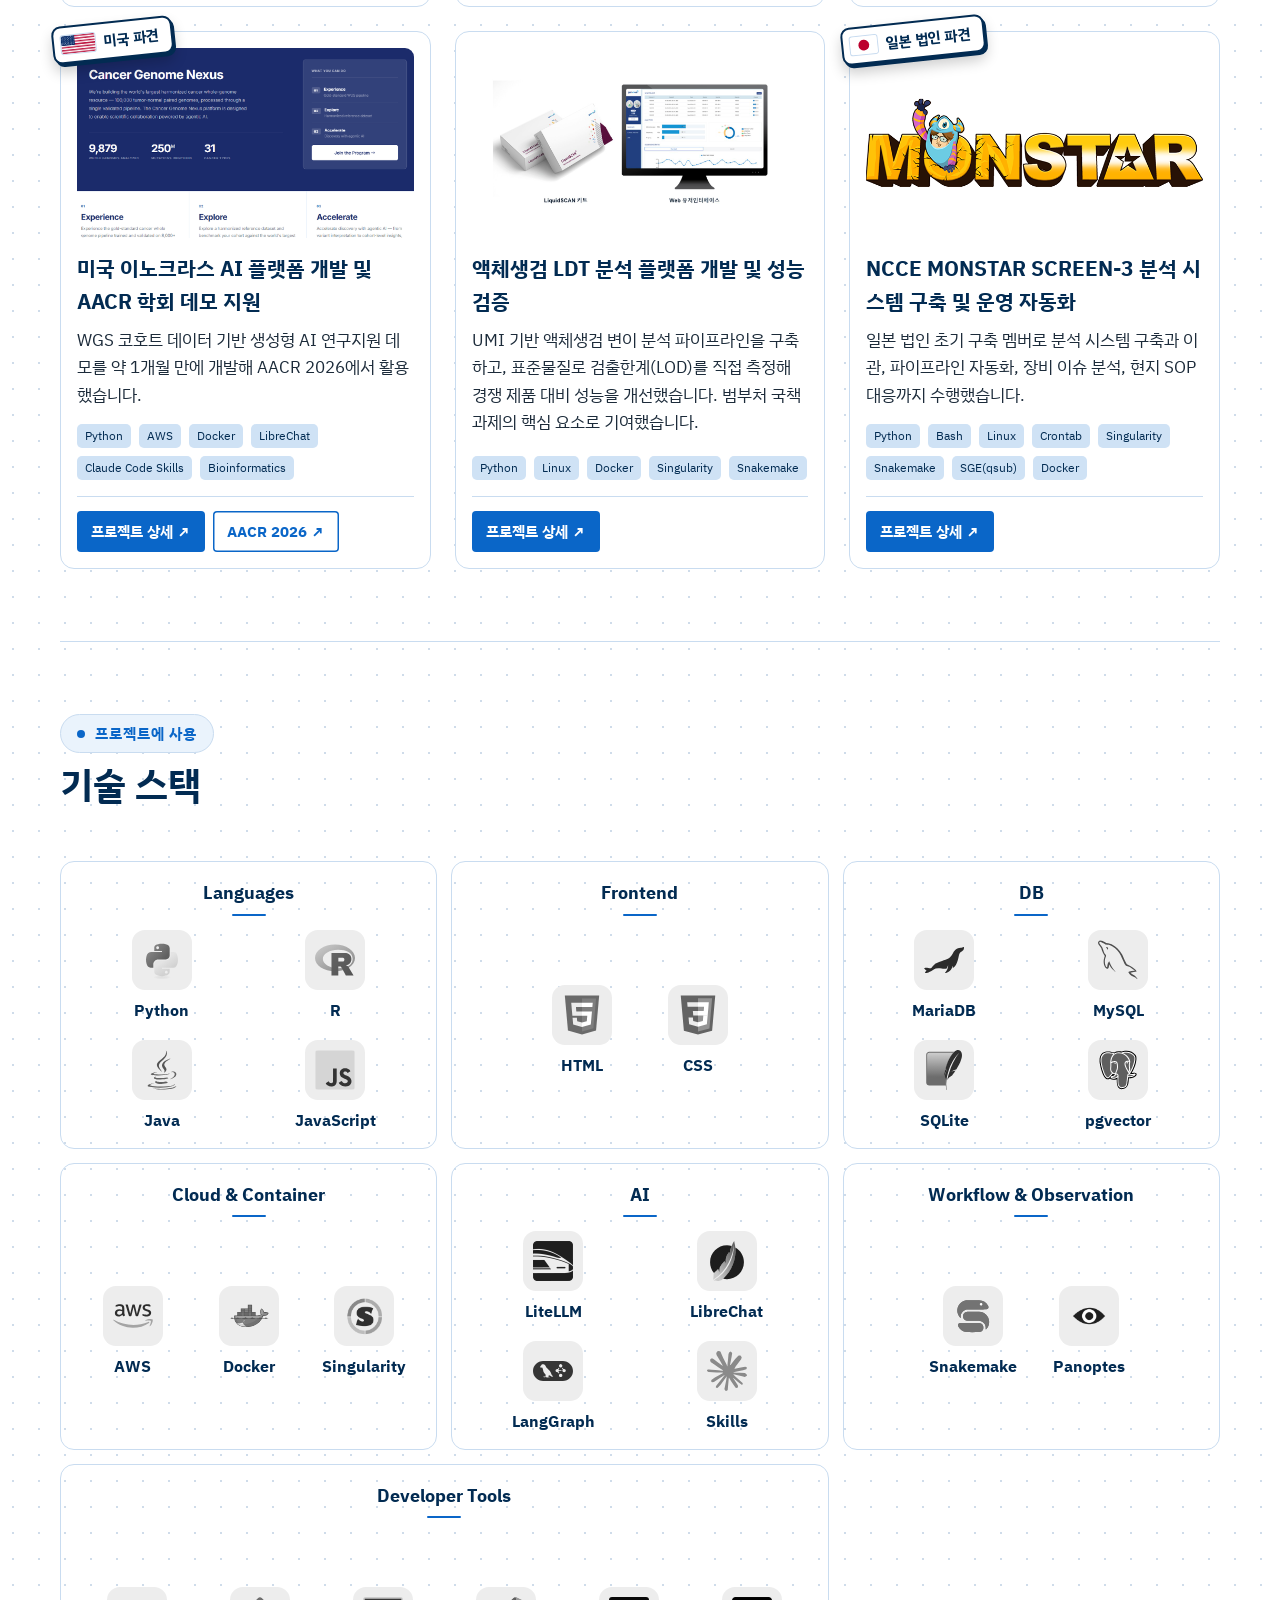
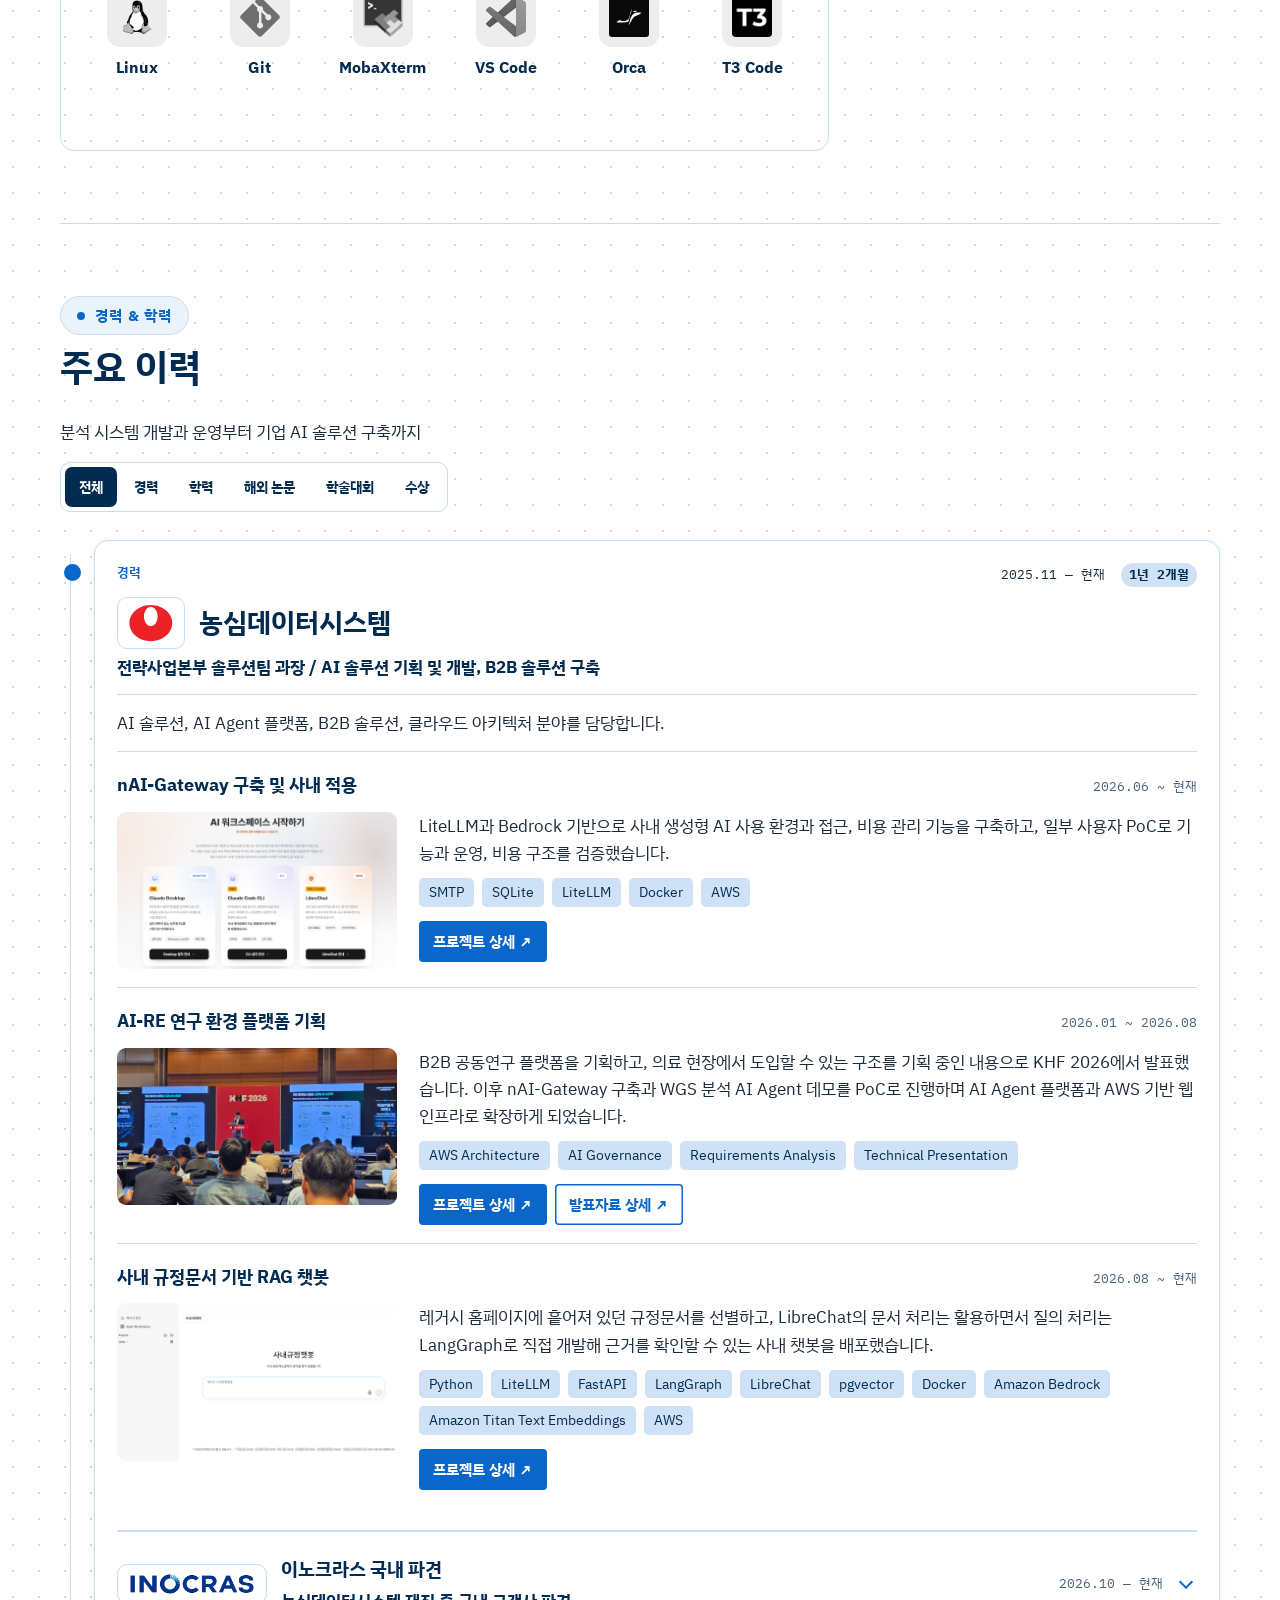
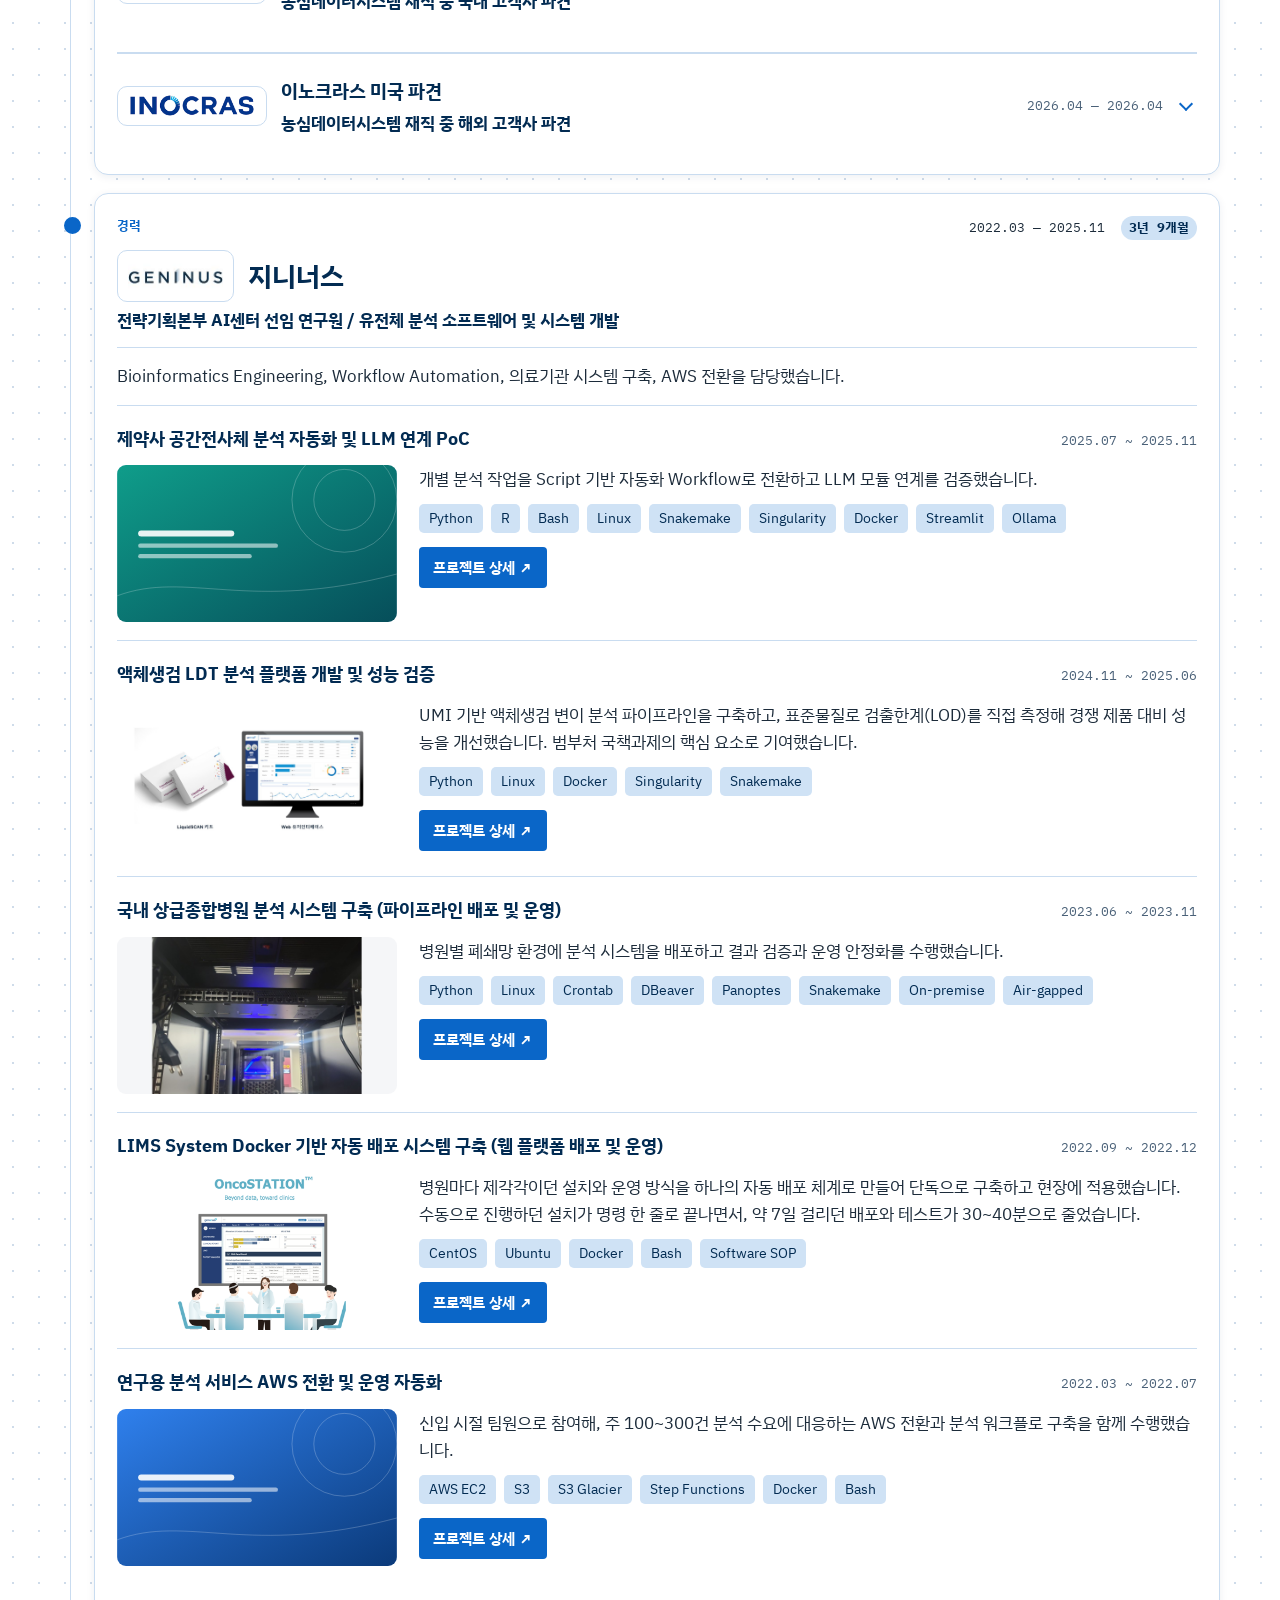
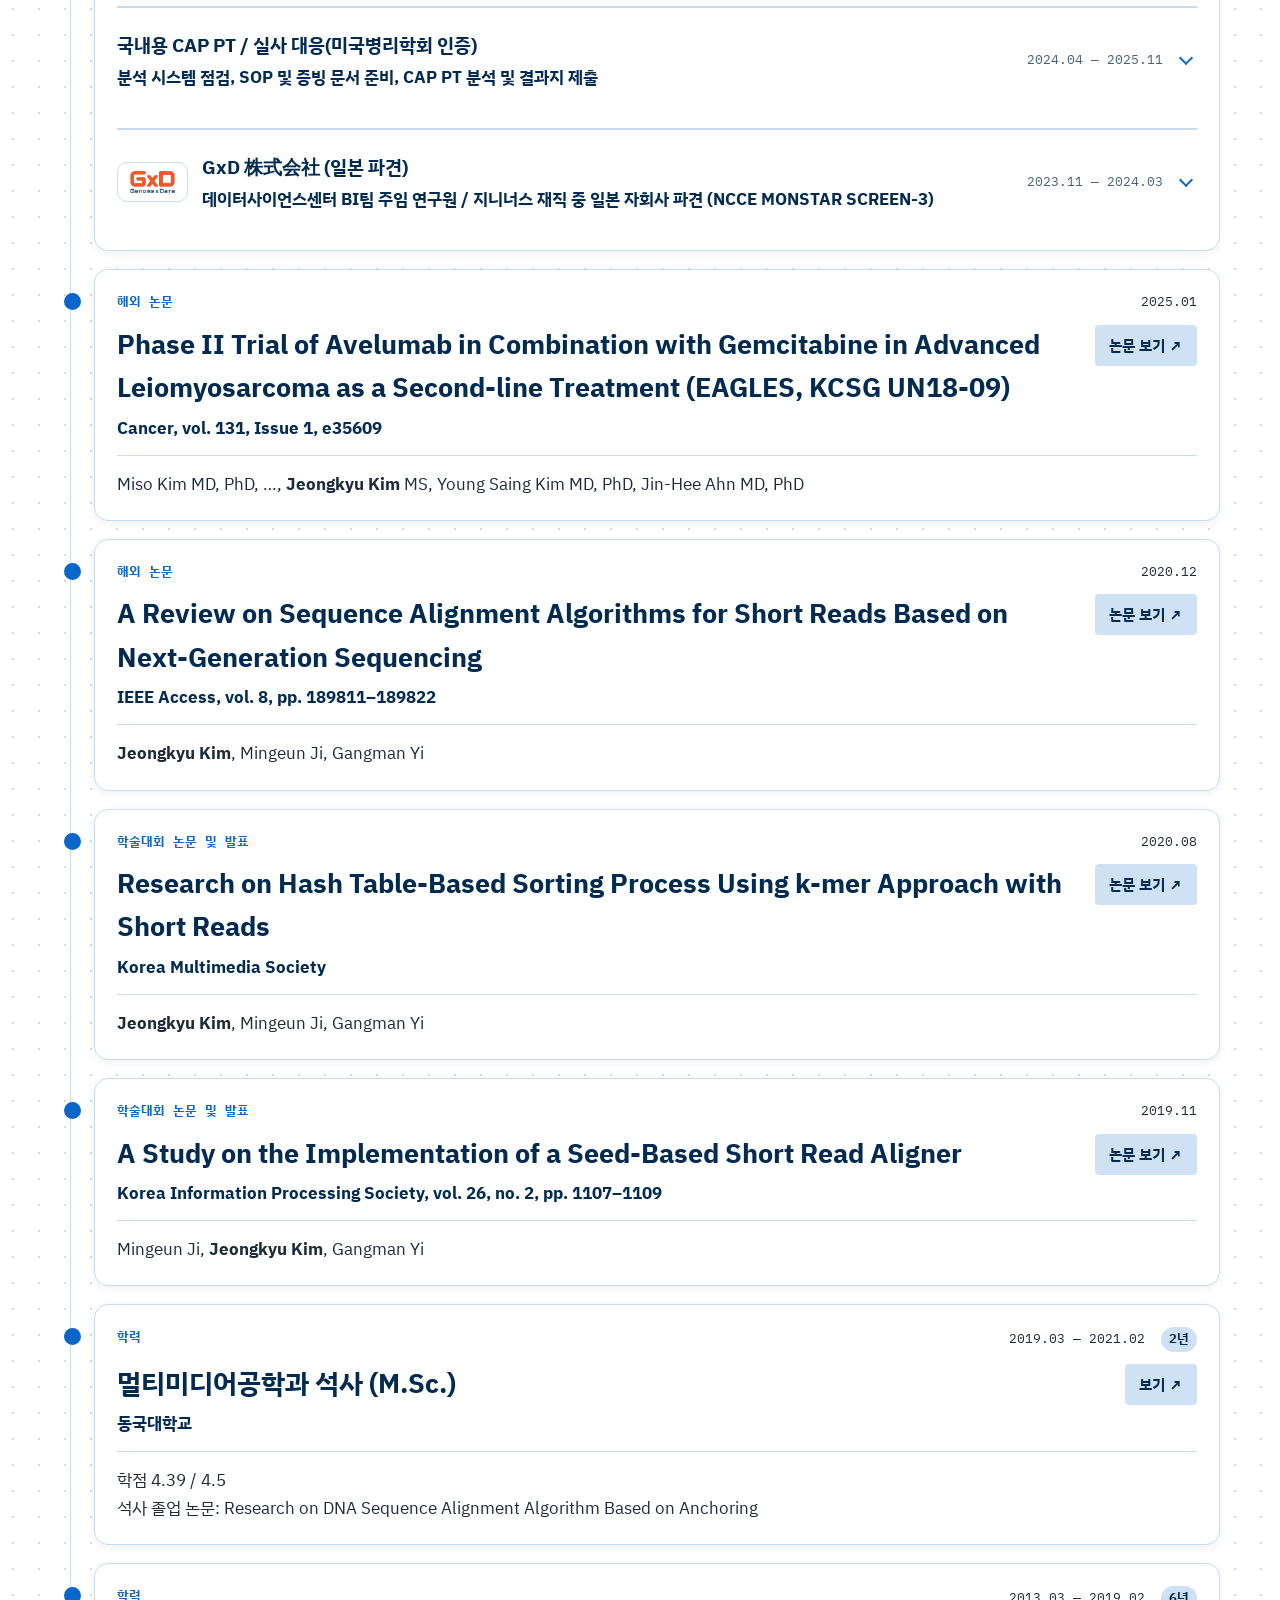
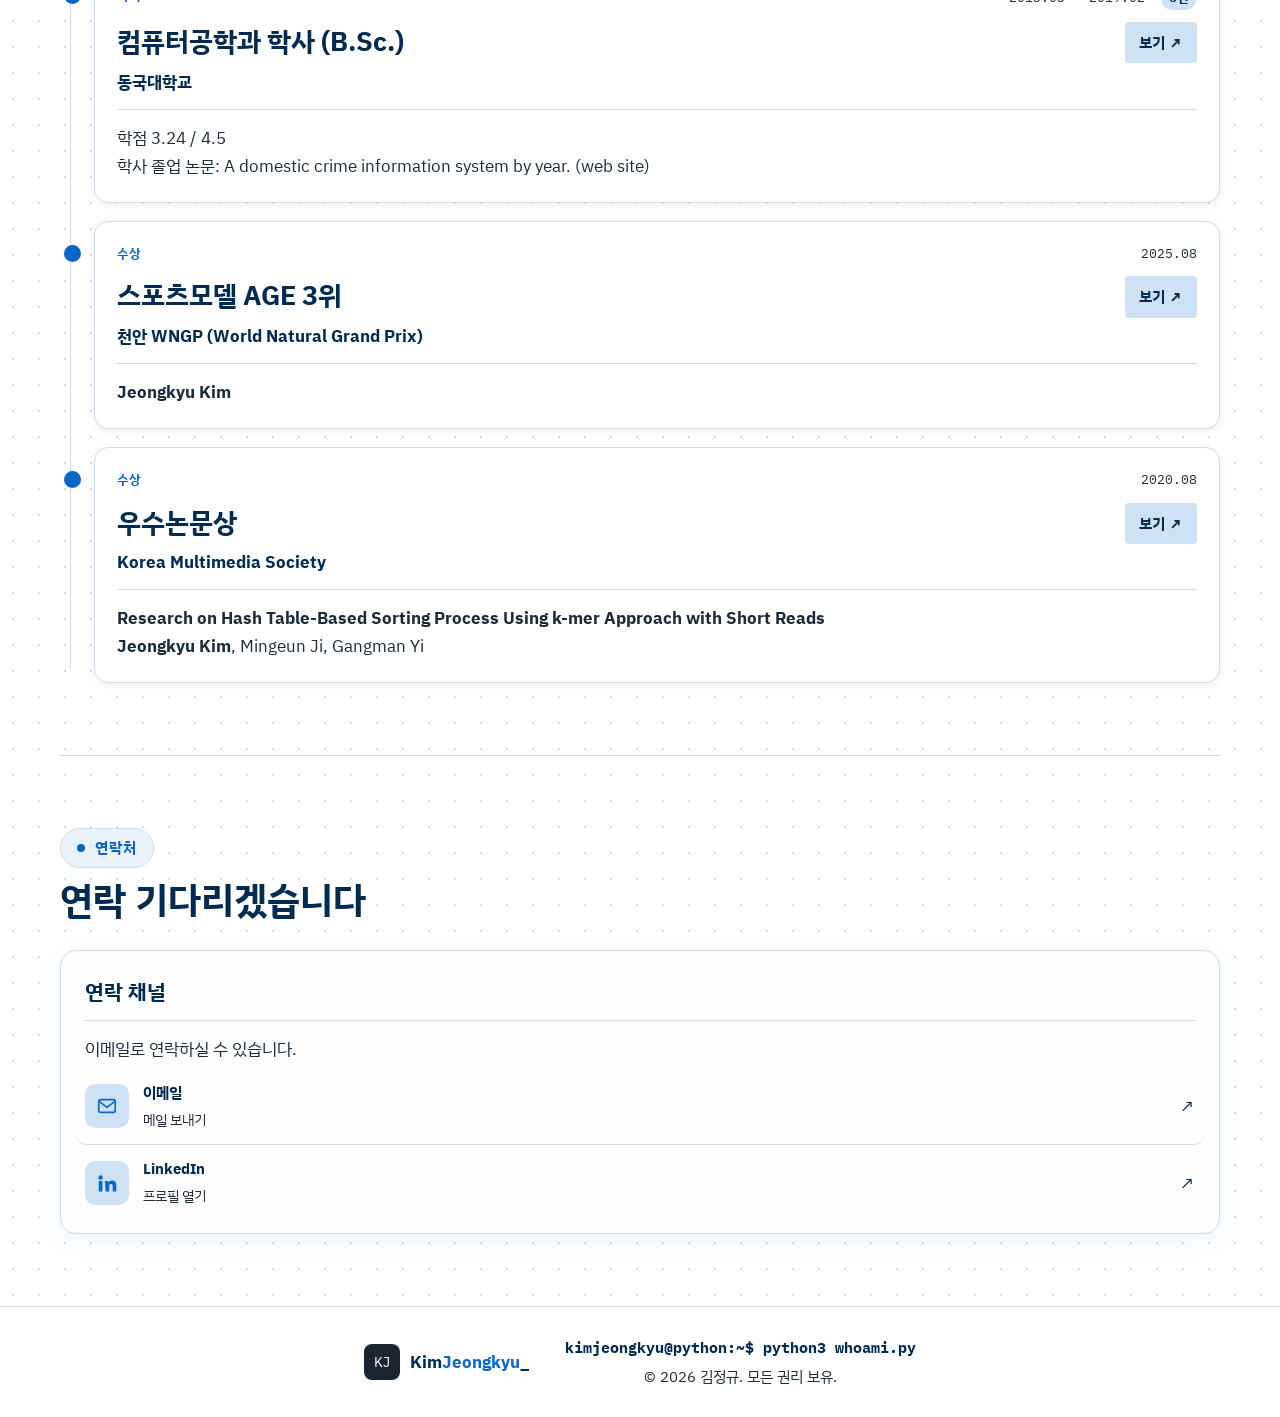
==== commit ec0d21fe: "LIMS and hospital project stories, split by phase Give LIMS and the hospital build their own project" ====
--- a/index.html
+++ b/index.html
@@ -8,7 +8,7 @@
   <link rel="preconnect" href="https://fonts.googleapis.com">
   <link rel="preconnect" href="https://fonts.gstatic.com" crossorigin>
   <link href="https://fonts.googleapis.com/css2?family=IBM+Plex+Mono:wght@400;500&family=IBM+Plex+Sans+KR:wght@400;500;600;700&display=swap" rel="stylesheet">
-  <link rel="stylesheet" href="style.css?v=20261130r">
+  <link rel="stylesheet" href="style.css?v=20261130t">
 </head>
 <body>
   <header class="nav">
@@ -23,8 +23,8 @@
         <a href="#contact" data-i18n="nav.contact">Contact</a>
       </nav>
       <div class="nav-right">
-        <button class="flag" id="lang-ko" data-lang="ko" aria-label="한국어" aria-pressed="true"><img src="assets/flags/kr.png?v=20261130r" alt="" height="20"></button>
-        <button class="flag" id="lang-en" data-lang="en" aria-label="English" aria-pressed="false"><img src="assets/flags/us.png?v=20261130r" alt="" height="20"></button>
+        <button class="flag" id="lang-ko" data-lang="ko" aria-label="한국어" aria-pressed="true"><img src="assets/flags/kr.png?v=20261130t" alt="" height="20"></button>
+        <button class="flag" id="lang-en" data-lang="en" aria-label="English" aria-pressed="false"><img src="assets/flags/us.png?v=20261130t" alt="" height="20"></button>
               <button class="burger" id="burger" aria-label="메뉴" aria-expanded="false" aria-controls="menu"><svg viewBox="0 0 24 24" width="22" height="22" aria-hidden="true" fill="none" stroke="currentColor" stroke-width="2" stroke-linecap="round"><path d="M4 7h16M4 12h16M4 17h16"/></svg></button>
       </div>
     </div>
@@ -179,7 +179,7 @@
     </div>
   </footer>
   <a href="#home" class="totop" aria-label="맨 위로">↑</a>
-  <script src="portfolio-data.js?v=20261130r" defer></script>
-  <script src="script.js?v=20261130r" defer></script>
+  <script src="portfolio-data.js?v=20261130t" defer></script>
+  <script src="script.js?v=20261130t" defer></script>
 </body>
 </html>
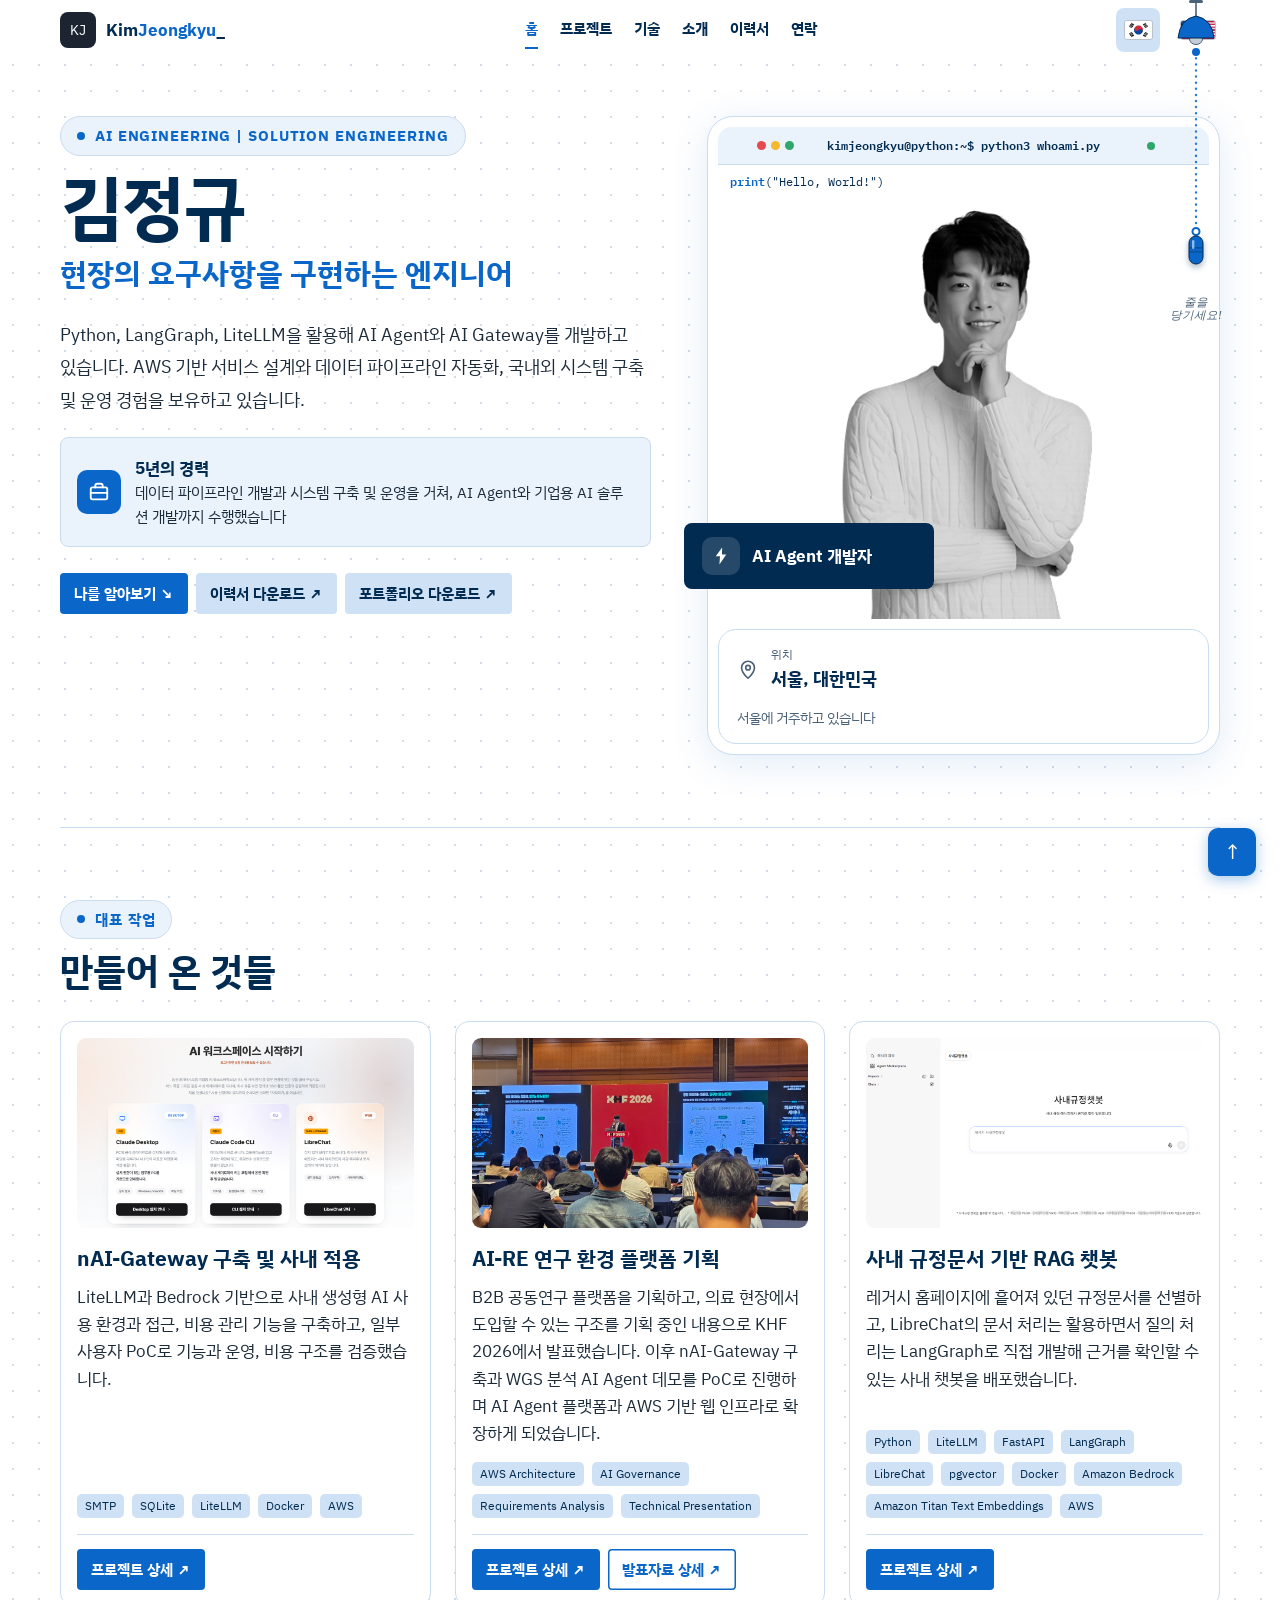
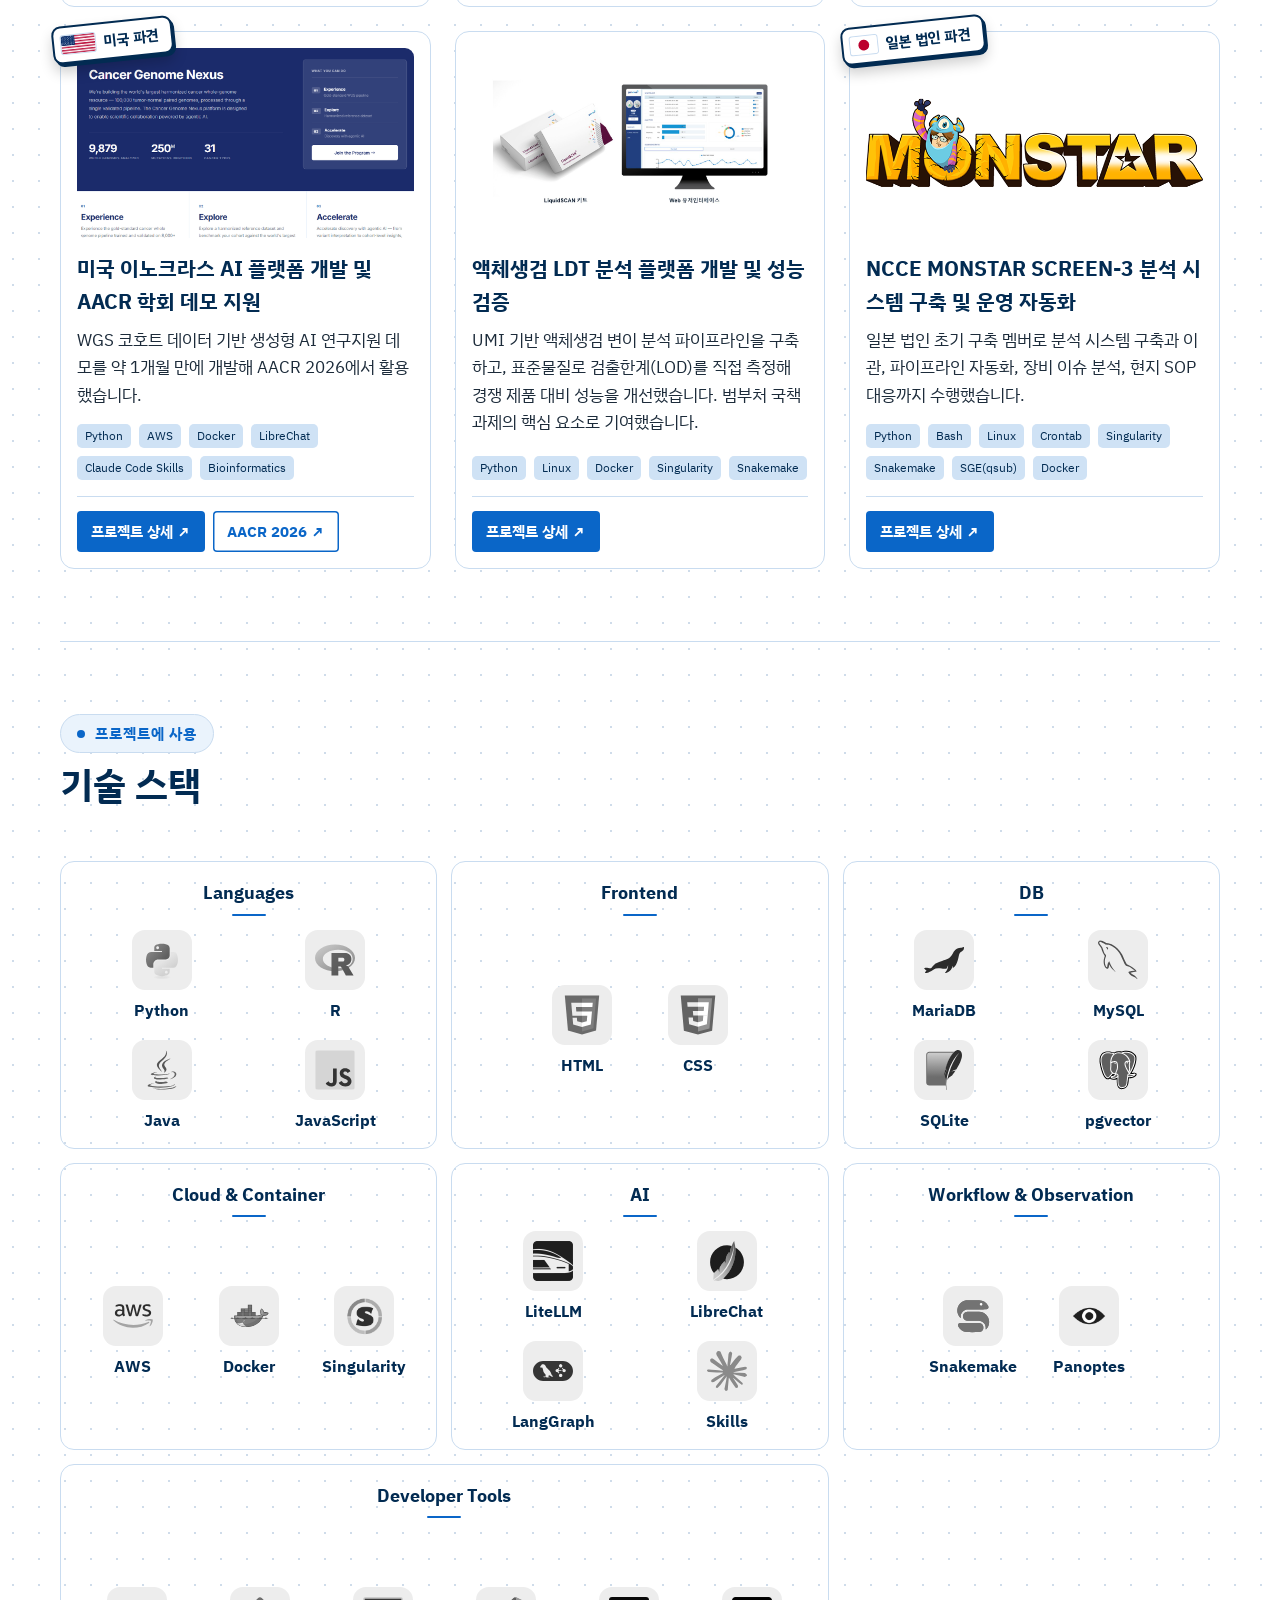
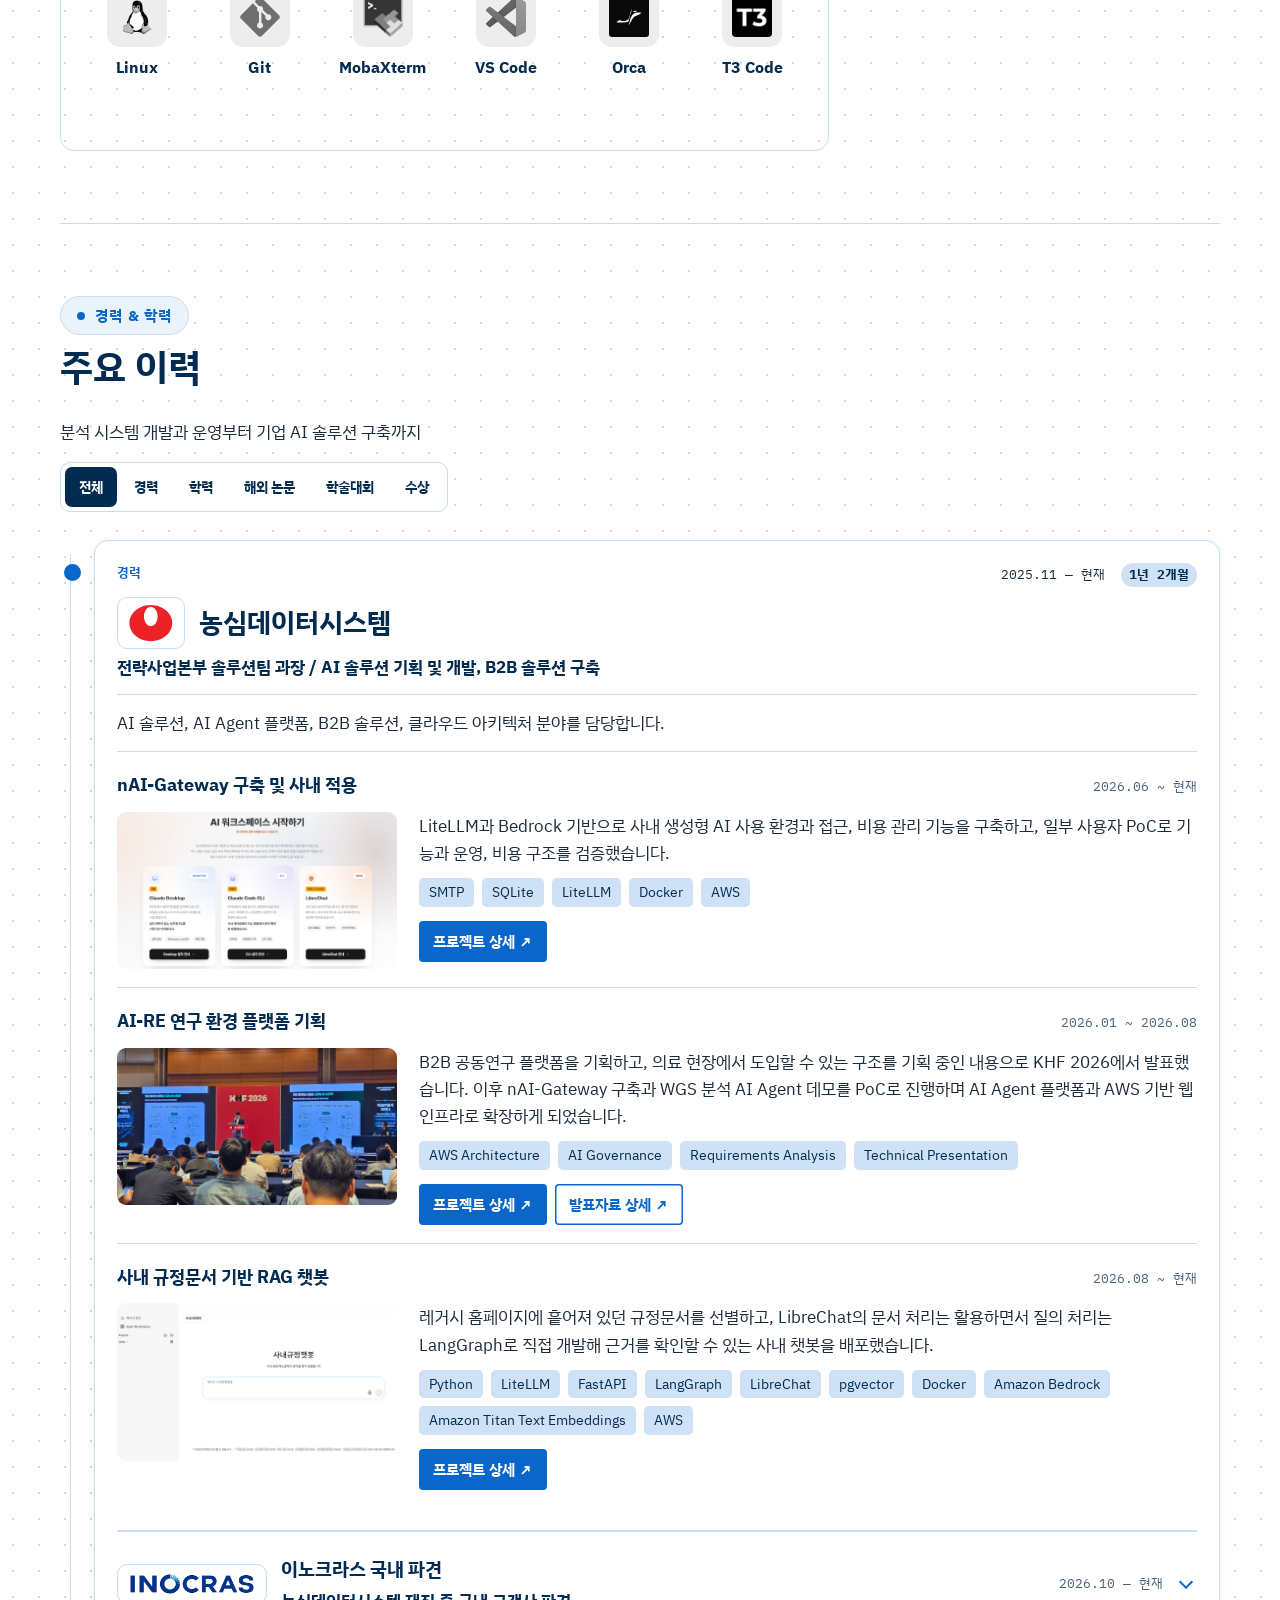
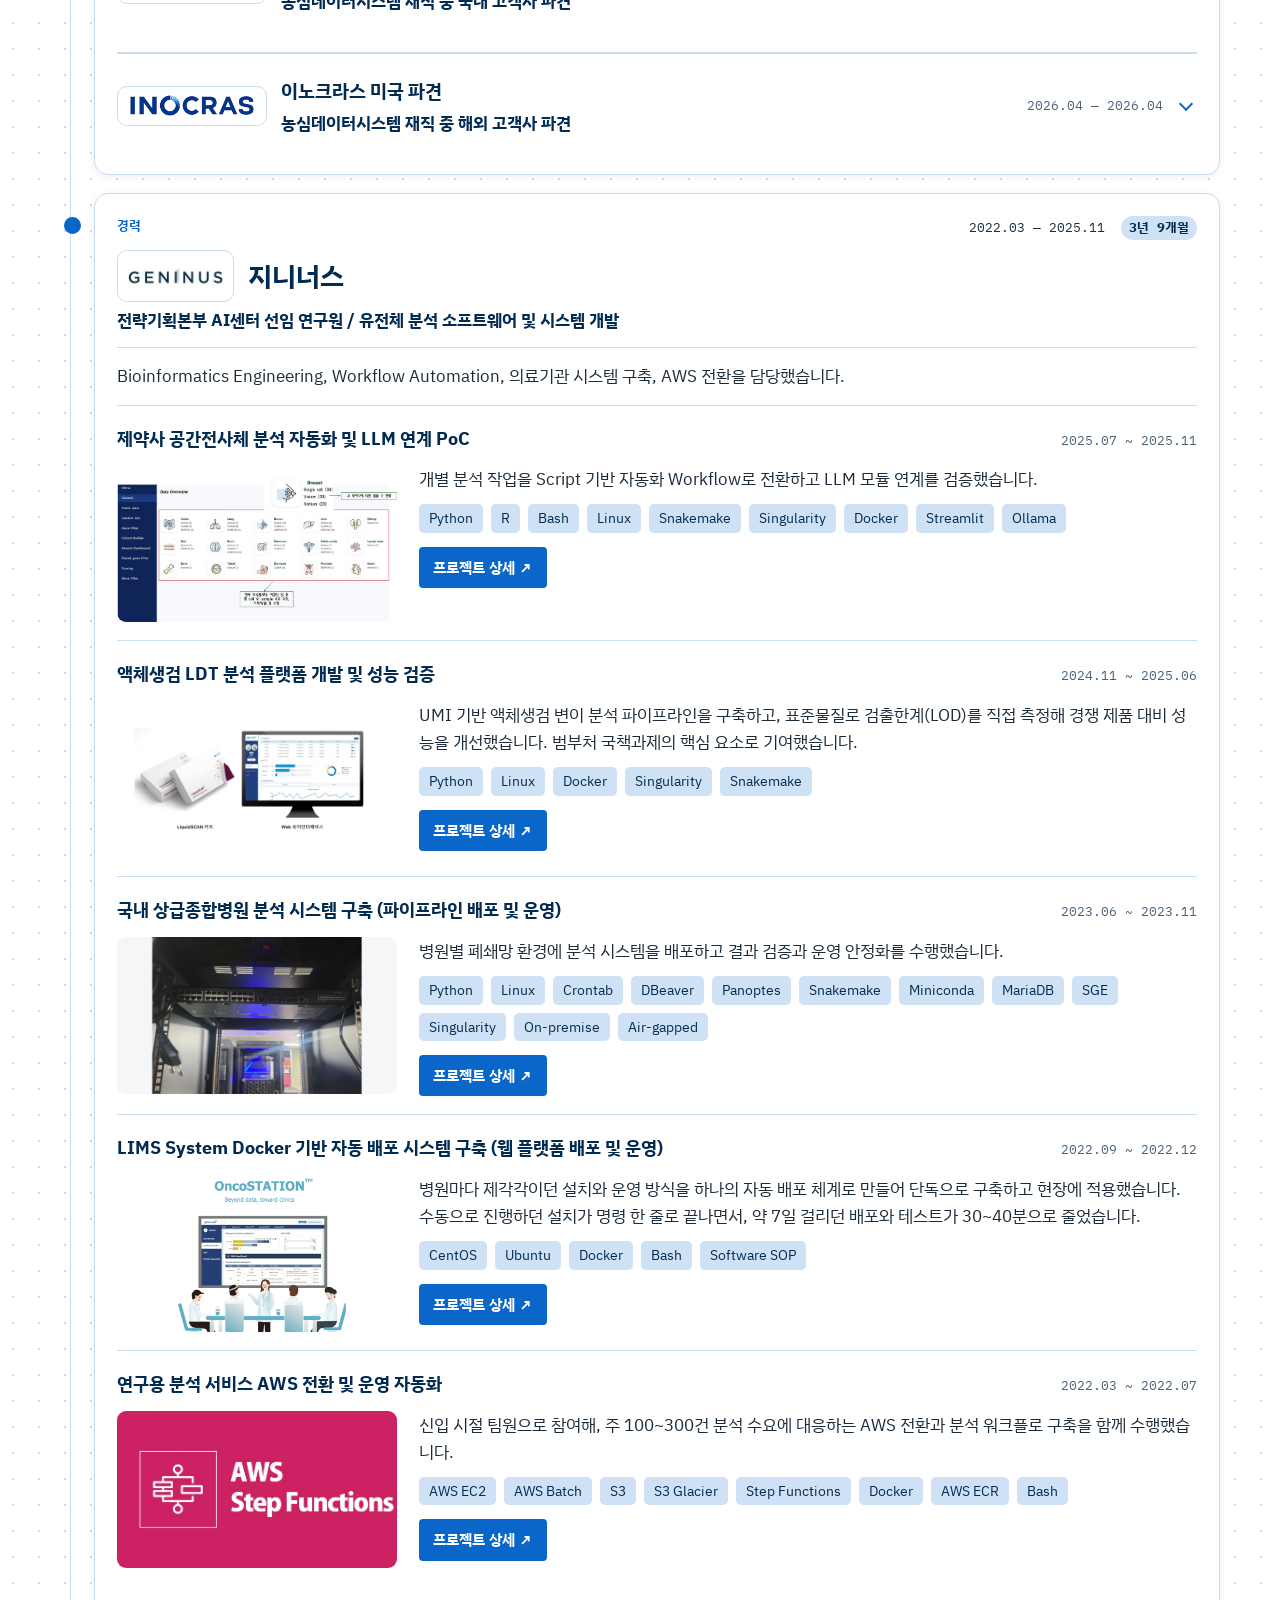
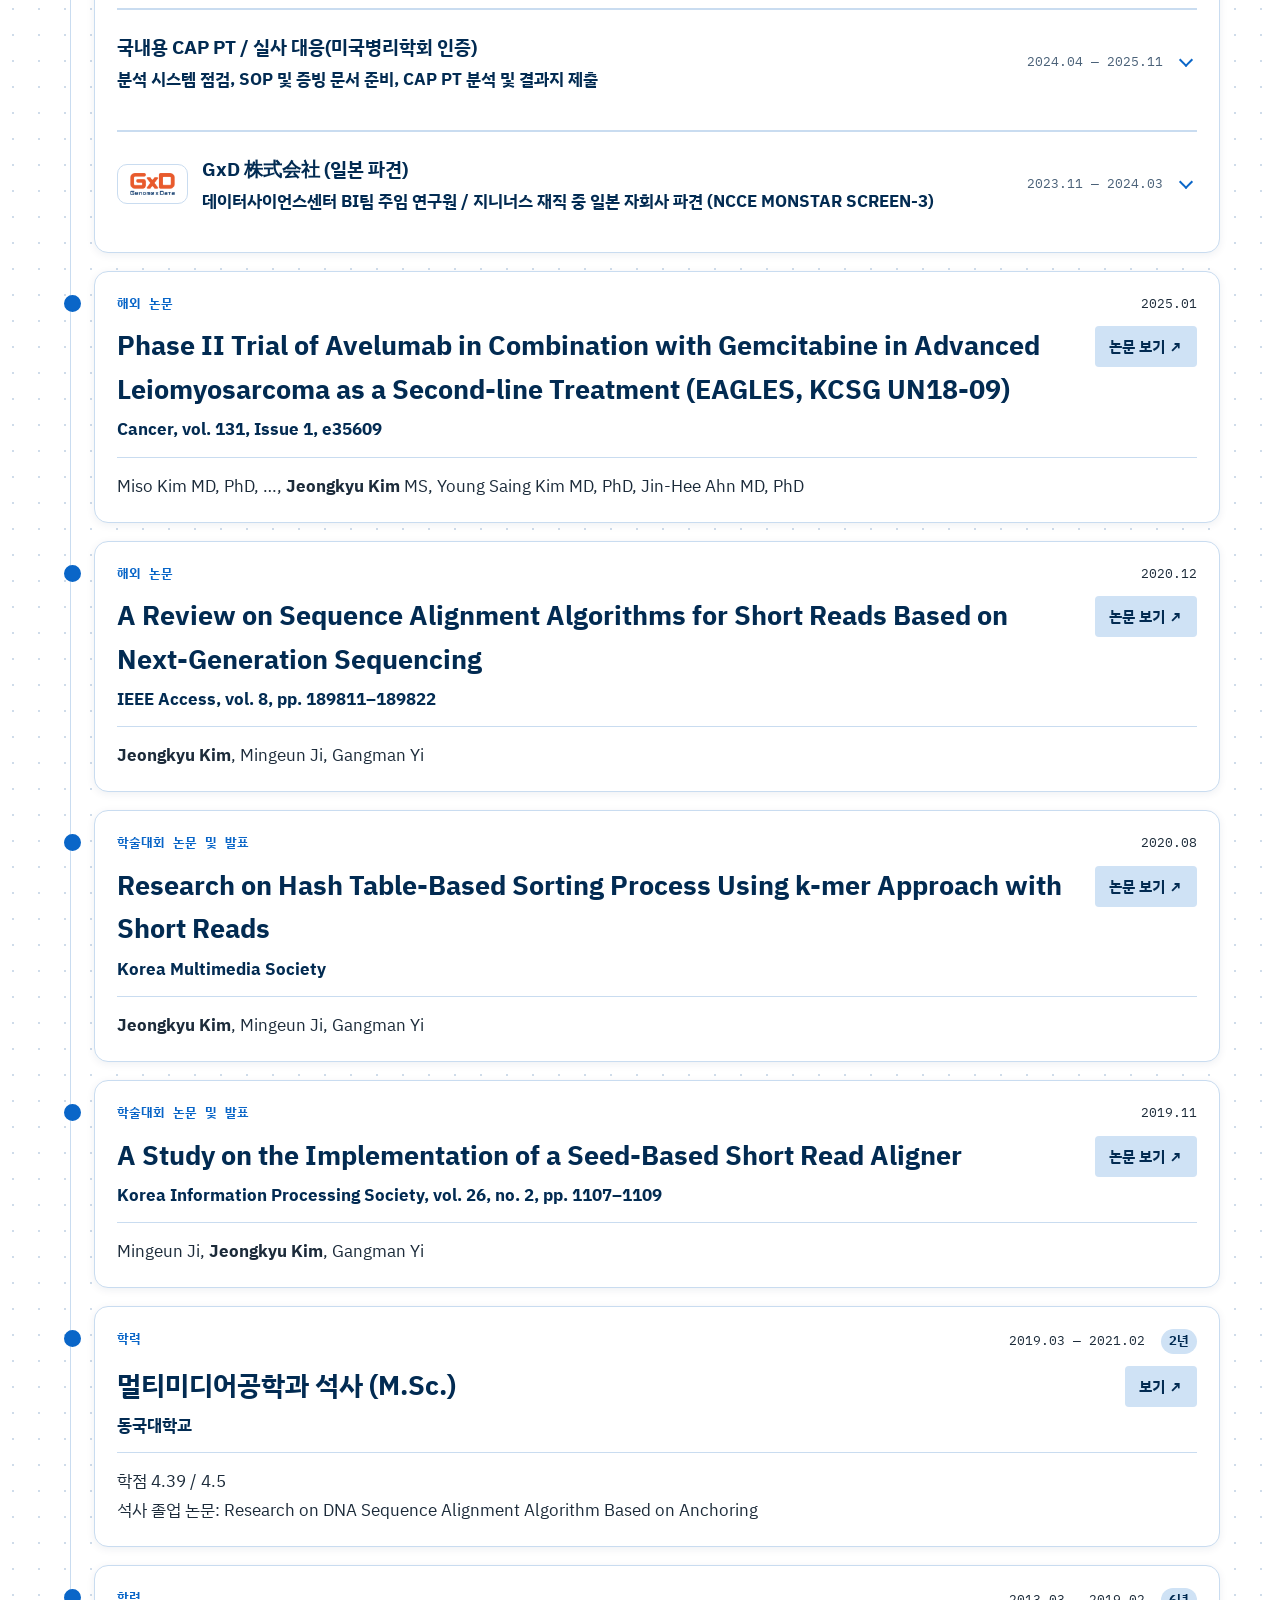
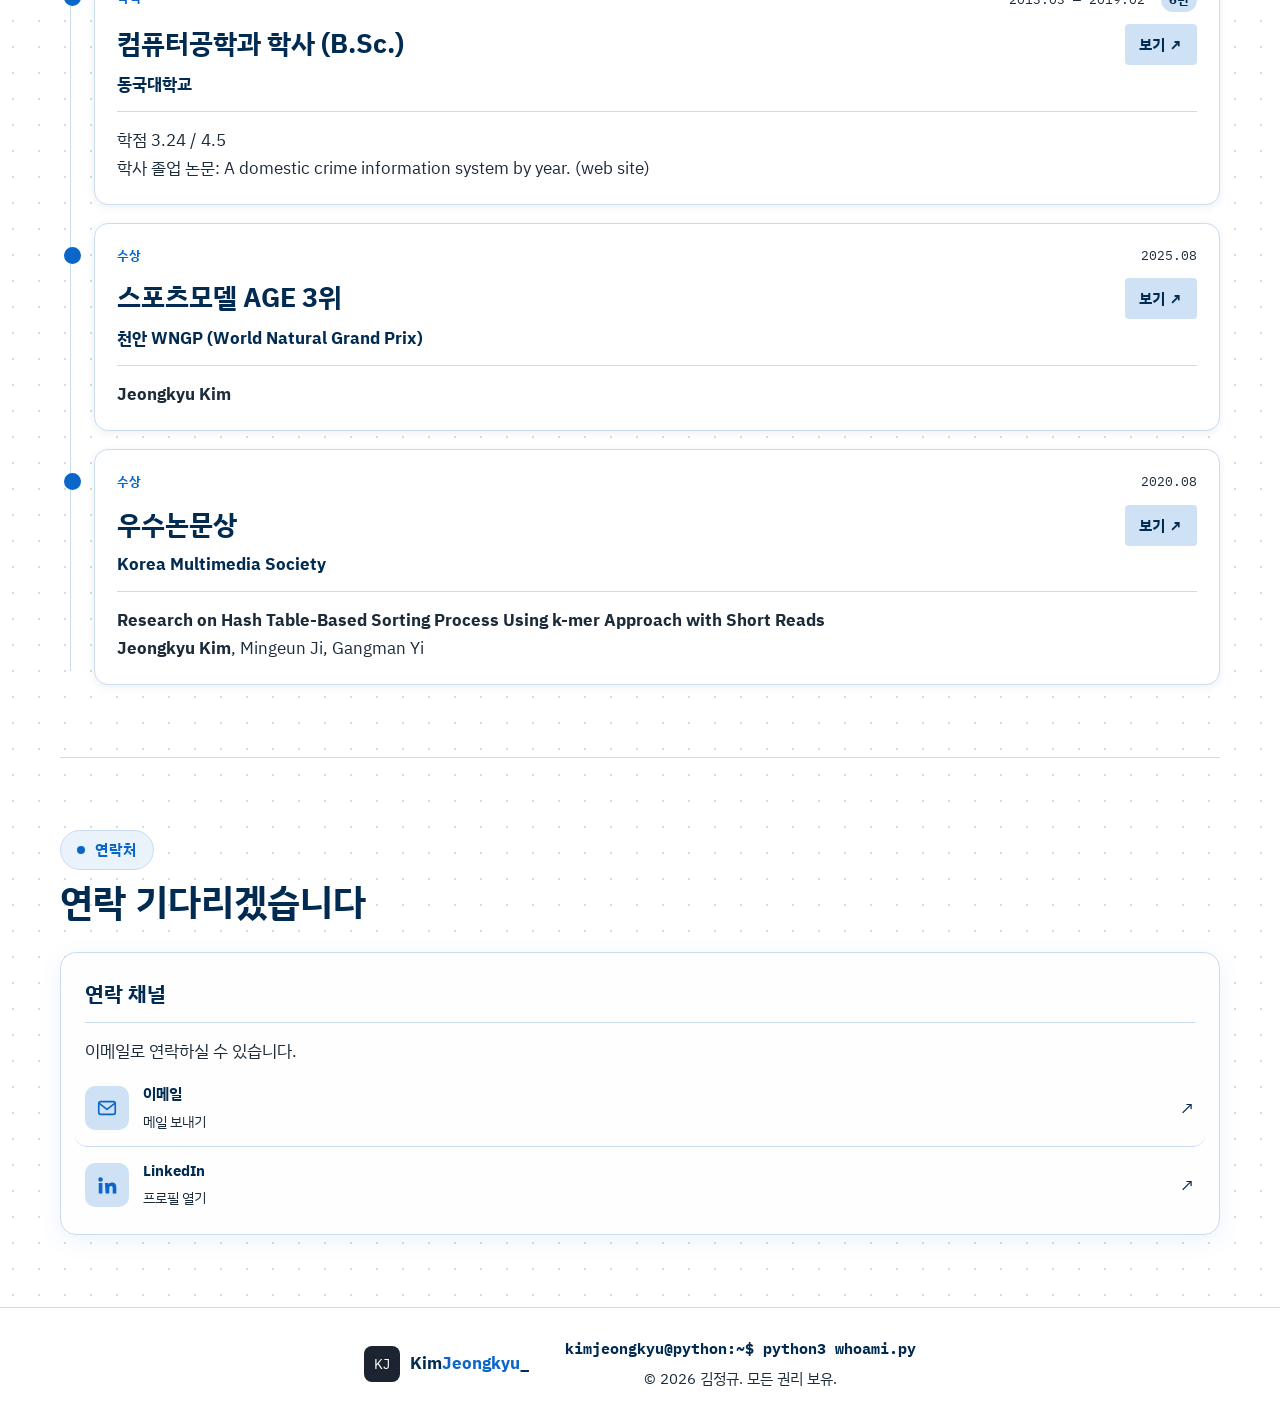
==== commit d1ec3e69: "Liquid LDT story and pipeline gallery, hide empty project story Add a short story for the liquid bio" ====
--- a/index.html
+++ b/index.html
@@ -8,7 +8,7 @@
   <link rel="preconnect" href="https://fonts.googleapis.com">
   <link rel="preconnect" href="https://fonts.gstatic.com" crossorigin>
   <link href="https://fonts.googleapis.com/css2?family=IBM+Plex+Mono:wght@400;500&family=IBM+Plex+Sans+KR:wght@400;500;600;700&display=swap" rel="stylesheet">
-  <link rel="stylesheet" href="style.css?v=20261130t">
+  <link rel="stylesheet" href="style.css?v=20261201h">
 </head>
 <body>
   <header class="nav">
@@ -23,8 +23,8 @@
         <a href="#contact" data-i18n="nav.contact">Contact</a>
       </nav>
       <div class="nav-right">
-        <button class="flag" id="lang-ko" data-lang="ko" aria-label="한국어" aria-pressed="true"><img src="assets/flags/kr.png?v=20261130t" alt="" height="20"></button>
-        <button class="flag" id="lang-en" data-lang="en" aria-label="English" aria-pressed="false"><img src="assets/flags/us.png?v=20261130t" alt="" height="20"></button>
+        <button class="flag" id="lang-ko" data-lang="ko" aria-label="한국어" aria-pressed="true"><img src="assets/flags/kr.png?v=20261201h" alt="" height="20"></button>
+        <button class="flag" id="lang-en" data-lang="en" aria-label="English" aria-pressed="false"><img src="assets/flags/us.png?v=20261201h" alt="" height="20"></button>
               <button class="burger" id="burger" aria-label="메뉴" aria-expanded="false" aria-controls="menu"><svg viewBox="0 0 24 24" width="22" height="22" aria-hidden="true" fill="none" stroke="currentColor" stroke-width="2" stroke-linecap="round"><path d="M4 7h16M4 12h16M4 17h16"/></svg></button>
       </div>
     </div>
@@ -179,7 +179,7 @@
     </div>
   </footer>
   <a href="#home" class="totop" aria-label="맨 위로">↑</a>
-  <script src="portfolio-data.js?v=20261130t" defer></script>
-  <script src="script.js?v=20261130t" defer></script>
+  <script src="portfolio-data.js?v=20261201h" defer></script>
+  <script src="script.js?v=20261201h" defer></script>
 </body>
 </html>
